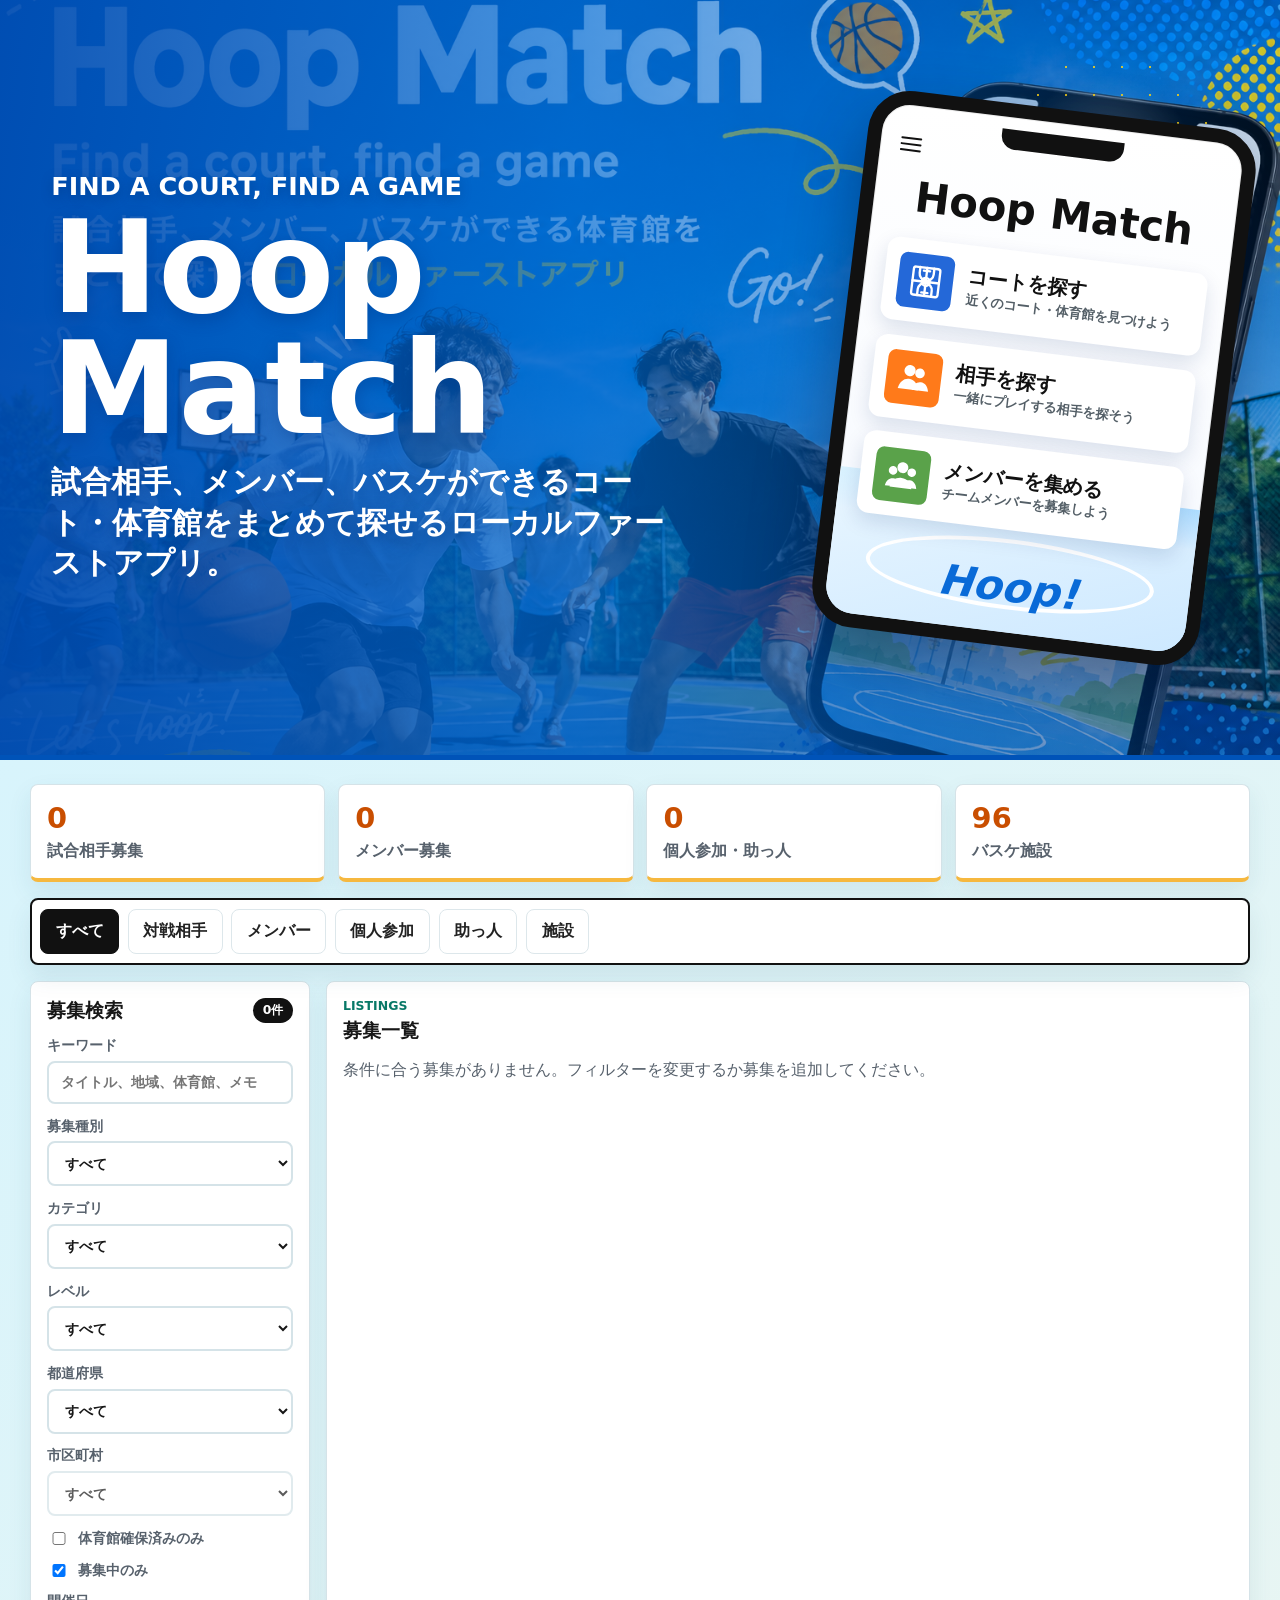
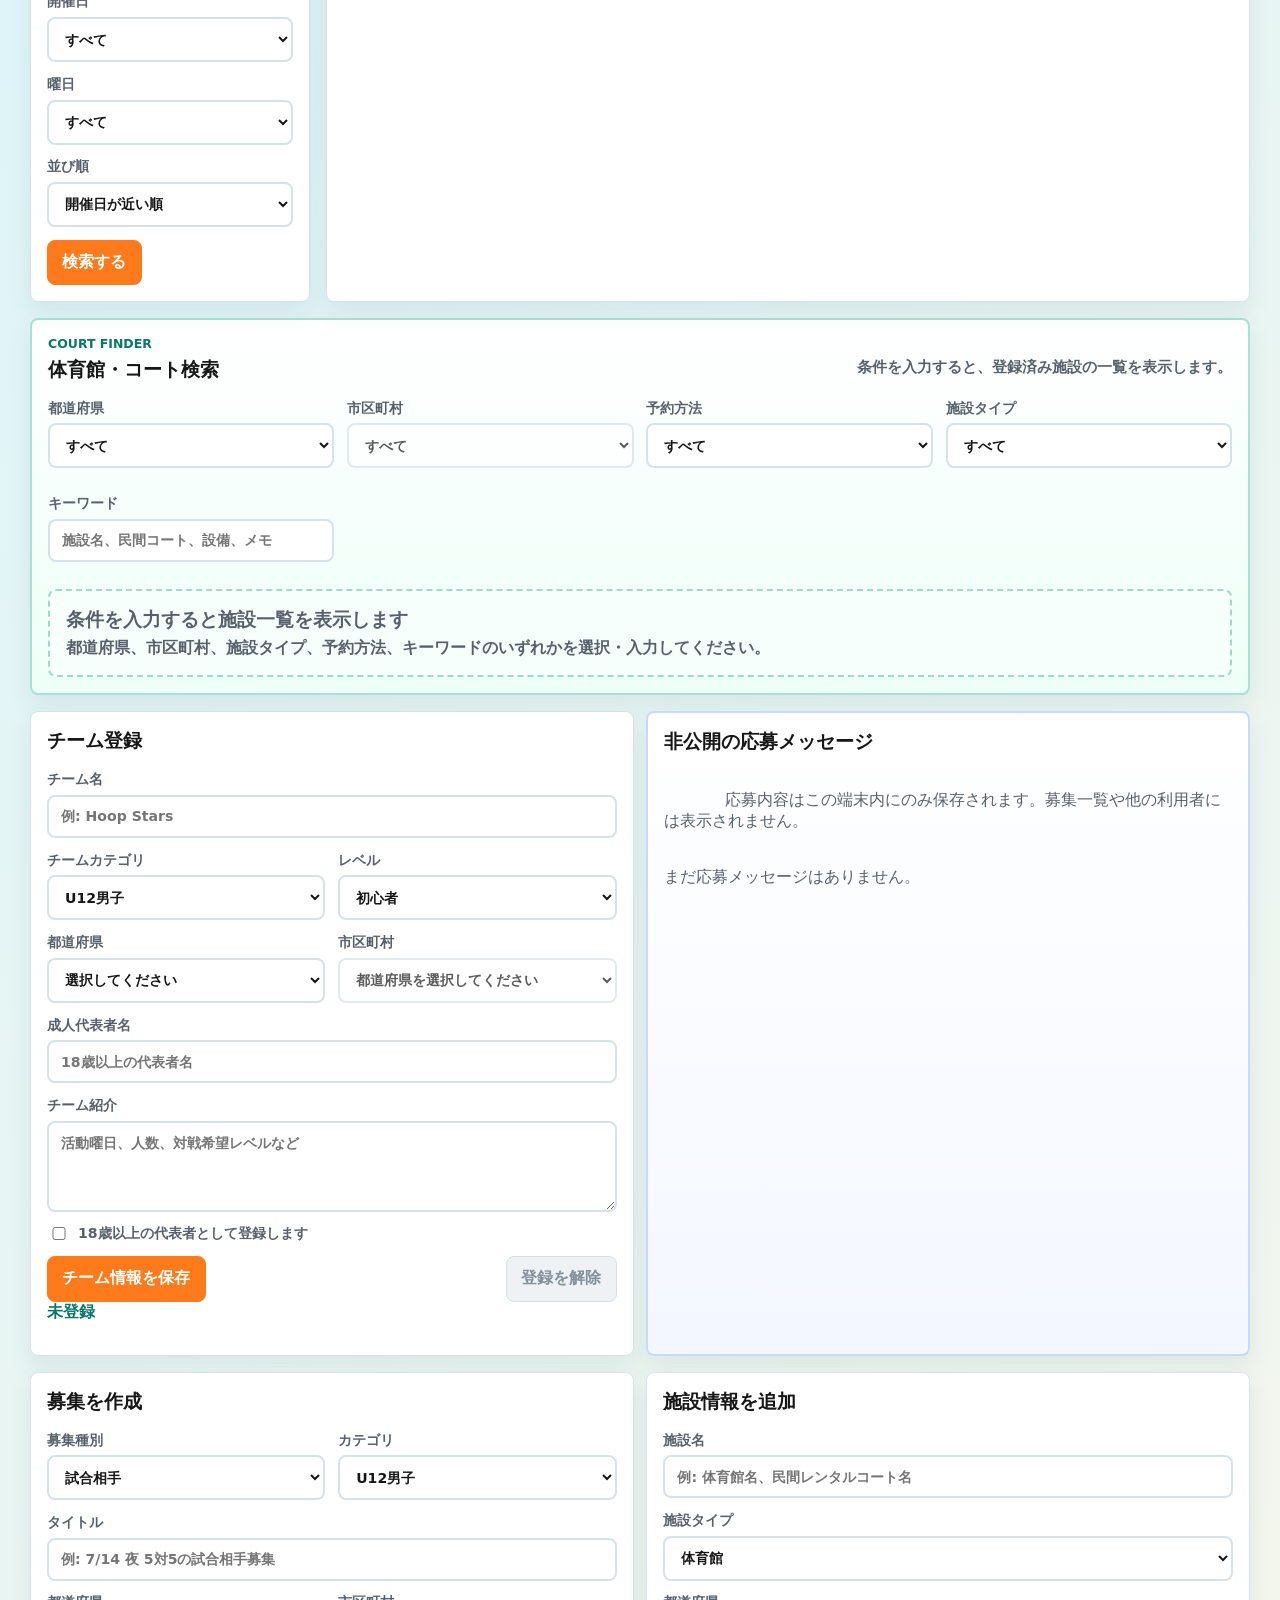
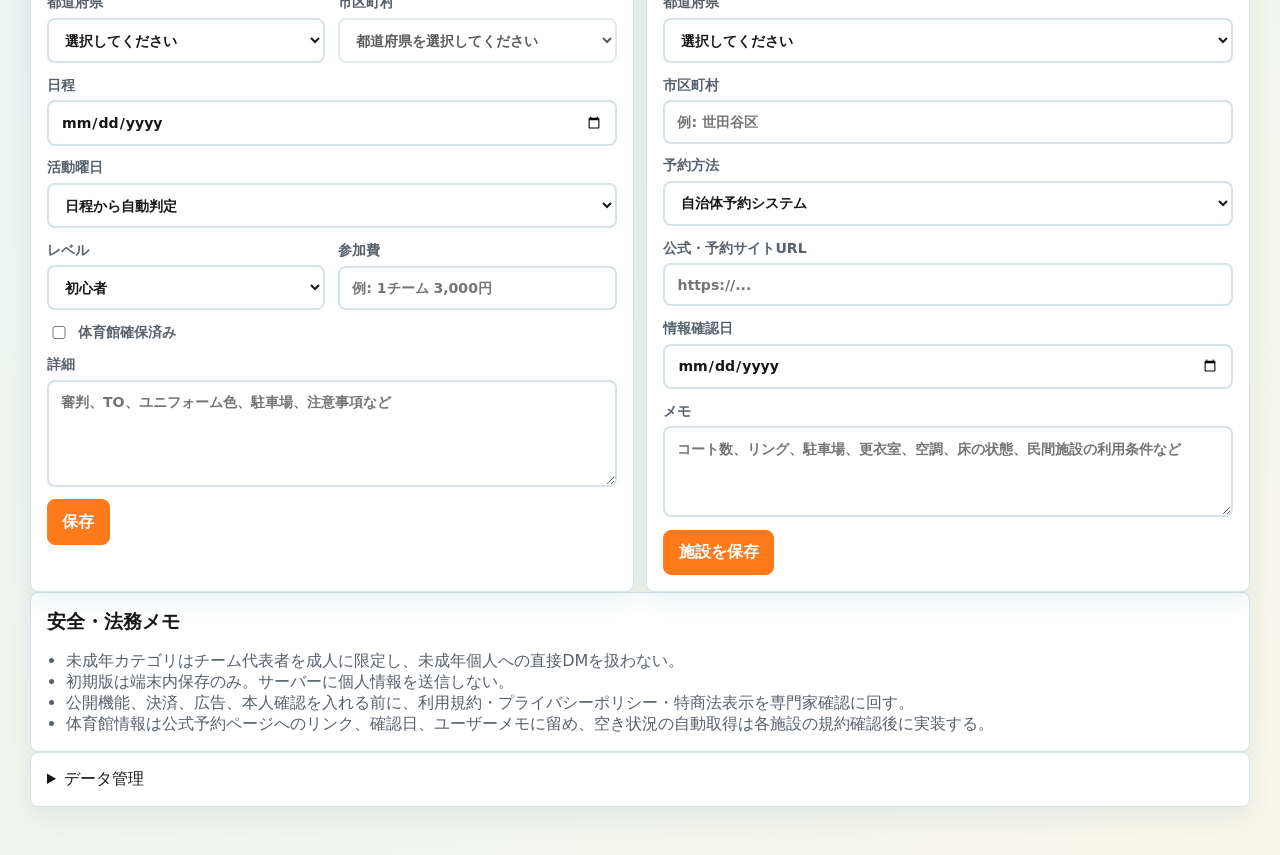
==== index.html @ 5698e7be "Initial Hoop Match prototype" ====
<!doctype html>
<html lang="ja">
  <head>
    <meta charset="UTF-8" />
    <meta name="viewport" content="width=device-width, initial-scale=1.0" />
    <meta
      name="description"
      content="Hoop Match is a local-first basketball opponent matching planner for amateur teams."
    />
    <link rel="manifest" href="./manifest.webmanifest" />
    <link rel="stylesheet" href="./styles.css?v=27" />
    <title>Hoop Match</title>
  </head>
  <body>
    <header class="app-header">
      <img class="hero-background" src="./assets/hero-court.png" alt="" />
      <div class="hero-copy">
        <p class="eyebrow">Find a court, find a game</p>
        <h1>Hoop Match</h1>
        <p class="header-copy">
          試合相手、メンバー、バスケができるコート・体育館をまとめて探せるローカルファーストアプリ。
        </p>
      </div>
      <div class="hero-phone" aria-label="主要メニュー">
        <div class="phone-bar">
          <span></span>
          <span></span>
          <span></span>
        </div>
        <h2>Hoop Match</h2>
        <div class="hero-action-stack">
          <button class="hero-action court" type="button" data-hero-action="court">
            <span class="action-icon" aria-hidden="true">
              <svg class="court-mark" viewBox="0 0 48 48" focusable="false">
                <rect x="7" y="6" width="34" height="36" rx="3"></rect>
                <path d="M7 24h34M24 6v36"></path>
                <circle cx="24" cy="24" r="5.2"></circle>
                <path d="M15 6v7.5c0 5 4 9 9 9s9-4 9-9V6"></path>
                <path d="M15 42v-7.5c0-5 4-9 9-9s9 4 9 9V42"></path>
                <path d="M20 10h8M20 38h8"></path>
              </svg>
            </span>
            <span>
              <strong>コートを探す</strong>
              <small>近くのコート・体育館を見つけよう</small>
            </span>
          </button>
          <button class="hero-action opponent" type="button" data-hero-action="opponent">
            <span class="action-icon" aria-hidden="true">
              <svg class="people-mark two" viewBox="0 0 48 48" focusable="false">
                <circle cx="18" cy="15" r="7.2"></circle>
                <circle cx="31" cy="17" r="6.2"></circle>
                <path d="M5 39c1.6-8.5 6.4-13.5 13-13.5s11.4 5 13 13.5z"></path>
                <path d="M23 39c1.2-6.8 5.1-10.8 10.4-10.8S42.6 32.2 44 39z"></path>
              </svg>
            </span>
            <span>
              <strong>相手を探す</strong>
              <small>一緒にプレイする相手を探そう</small>
            </span>
          </button>
          <button class="hero-action member" type="button" data-hero-action="member">
            <span class="action-icon" aria-hidden="true">
              <svg class="people-mark three" viewBox="0 0 48 48" focusable="false">
                <circle cx="24" cy="14" r="7"></circle>
                <circle cx="12" cy="19" r="5.5"></circle>
                <circle cx="36" cy="19" r="5.5"></circle>
                <path d="M10 40c1.4-8 6.4-12.8 14-12.8S36.6 32 38 40z"></path>
                <path d="M3.8 39c1-6.4 4.8-10.1 9.6-10.1 2.5 0 4.5.8 6.1 2.3-2.8 2-4.7 4.8-5.7 7.8z"></path>
                <path d="M44.2 39c-1-6.4-4.8-10.1-9.6-10.1-2.5 0-4.5.8-6.1 2.3 2.8 2 4.7 4.8 5.7 7.8z"></path>
              </svg>
            </span>
            <span>
              <strong>メンバーを集める</strong>
              <small>チームメンバーを募集しよう</small>
            </span>
          </button>
        </div>
        <div class="phone-court" aria-hidden="true">
          <span>Hoop!</span>
        </div>
      </div>
    </header>

    <main>
      <button id="homeButton" class="home-button" type="button" hidden>トップへ戻る</button>
      <section class="summary-grid" aria-label="概要">
        <button class="summary-card" type="button" data-summary-action="opponent">
          <span id="countMatch">0</span>
          <p>試合相手募集</p>
        </button>
        <button class="summary-card" type="button" data-summary-action="member">
          <span id="countMember">0</span>
          <p>メンバー募集</p>
        </button>
        <button class="summary-card" type="button" data-summary-action="pickup-helper">
          <span id="countPickup">0</span>
          <p>個人参加・助っ人</p>
        </button>
        <button class="summary-card" type="button" data-summary-action="facilities">
          <span id="countFacilities">0</span>
          <p>バスケ施設</p>
        </button>
      </section>

      <nav class="discover-tabs" aria-label="募集カテゴリ">
        <button class="tab-button active" type="button" data-listing-tab="all">すべて</button>
        <button class="tab-button" type="button" data-listing-tab="opponent">対戦相手</button>
        <button class="tab-button" type="button" data-listing-tab="member">メンバー</button>
        <button class="tab-button" type="button" data-listing-tab="pickup">個人参加</button>
        <button class="tab-button" type="button" data-listing-tab="helper">助っ人</button>
        <button class="tab-button" type="button" data-listing-tab="facility">施設</button>
      </nav>

      <section class="workspace">
        <aside class="filters" aria-label="検索フィルター">
          <div class="section-heading compact">
            <h2>募集検索</h2>
            <span id="activeResultCount" class="result-count">0件</span>
          </div>
          <label>
            キーワード
            <input id="filterKeyword" type="search" placeholder="タイトル、地域、体育館、メモ" />
          </label>
          <label>
            募集種別
            <select id="filterType">
              <option value="all">すべて</option>
              <option value="opponent">試合相手</option>
              <option value="member">メンバー</option>
              <option value="helper">助っ人</option>
              <option value="pickup">個人参加</option>
              <option value="practice">合同練習</option>
            </select>
          </label>
          <label>
            カテゴリ
            <select id="filterCategory">
              <option value="all">すべて</option>
              <option>U12男子</option>
              <option>U12女子</option>
              <option>U15男子</option>
              <option>U15女子</option>
              <option>U18男子</option>
              <option>U18女子</option>
              <option>大学同好会</option>
              <option>社会人同好会</option>
              <option>草バスケ</option>
              <option>MIX</option>
              <option>女子</option>
            </select>
          </label>
          <label>
            レベル
            <select id="filterLevel">
              <option value="all">すべて</option>
              <option>初心者</option>
              <option>エンジョイ</option>
              <option>中級</option>
              <option>経験者中心</option>
              <option>競技志向アマチュア</option>
            </select>
          </label>
          <label>
            都道府県
            <select id="filterPrefecture">
              <option value="all">すべて</option>
            </select>
          </label>
          <label>
            市区町村
            <select id="filterMunicipality" disabled>
              <option value="all">すべて</option>
            </select>
          </label>
          <label class="checkbox">
            <input id="filterCourt" type="checkbox" />
            体育館確保済みのみ
          </label>
          <label class="checkbox">
            <input id="filterActive" type="checkbox" checked />
            募集中のみ
          </label>
          <label>
            開催日
            <select id="filterDateRange">
              <option value="all">すべて</option>
              <option value="1">1日以内</option>
              <option value="7">7日以内</option>
              <option value="30">30日以内</option>
            </select>
          </label>
          <label>
            曜日
            <select id="filterWeekday">
              <option value="all">すべて</option>
              <option value="0">日曜</option>
              <option value="1">月曜</option>
              <option value="2">火曜</option>
              <option value="3">水曜</option>
              <option value="4">木曜</option>
              <option value="5">金曜</option>
              <option value="6">土曜</option>
            </select>
          </label>
          <label>
            並び順
            <select id="filterSort">
              <option value="dateAsc">開催日が近い順</option>
              <option value="new">新着順</option>
              <option value="dateDesc">開催日が遠い順</option>
            </select>
          </label>
          <button id="applyListingFilters" type="button">検索する</button>
        </aside>

        <section class="board" aria-label="募集一覧">
          <div class="section-heading">
            <div>
              <p class="eyebrow">Listings</p>
              <h2>募集一覧</h2>
            </div>
          </div>
          <div id="listingGrid" class="listing-grid"></div>
        </section>
      </section>

      <section class="facility-finder" aria-label="バスケ施設検索">
        <div class="section-heading">
          <div>
              <p class="eyebrow">Court Finder</p>
            <h2>体育館・コート検索</h2>
          </div>
          <p class="section-note">条件を入力すると、登録済み施設の一覧を表示します。</p>
        </div>
        <div class="facility-search-grid">
          <label>
            都道府県
            <select id="facilitySearchPrefecture">
              <option value="all">すべて</option>
            </select>
          </label>
          <label>
            市区町村
            <select id="facilitySearchMunicipality" disabled>
              <option value="all">すべて</option>
            </select>
          </label>
          <label>
            予約方法
            <select id="facilitySearchReservation">
              <option value="all">すべて</option>
              <option>自治体予約システム</option>
              <option>民間予約サイト</option>
              <option>公式サイト確認</option>
              <option>Web予約</option>
              <option>会員予約</option>
              <option>電話予約</option>
              <option>窓口予約</option>
              <option>抽選制</option>
              <option>チーム代表者確認が必要</option>
            </select>
          </label>
          <label>
            施設タイプ
            <select id="facilitySearchType">
              <option value="all">すべて</option>
              <option>体育館</option>
              <option>民間コート</option>
              <option>商業施設</option>
              <option>屋外コート</option>
              <option>多目的施設</option>
              <option>学校開放</option>
            </select>
          </label>
          <label>
            キーワード
            <input id="facilitySearchKeyword" type="search" placeholder="施設名、民間コート、設備、メモ" />
          </label>
        </div>
        <div id="facilityList" class="facility-results"></div>
      </section>

      <section class="form-grid">
        <form id="teamForm" class="panel">
          <h2>チーム登録</h2>
          <div id="teamProfile" class="team-profile" hidden>
            <div>
              <p class="eyebrow">Team Profile</p>
              <h3 id="teamProfileName"></h3>
              <p id="teamProfileMeta"></p>
            </div>
            <div class="team-profile-actions">
              <span class="verified-badge">代表者確認済み</span>
              <button id="editTeam" type="button" class="secondary">編集</button>
            </div>
          </div>
          <div class="team-fields">
          <label>
            チーム名
            <input name="name" required placeholder="例: Hoop Stars" />
          </label>
          <div class="two-col">
            <label>
              チームカテゴリ
              <select name="category" required>
                <option>U12男子</option>
                <option>U12女子</option>
                <option>U15男子</option>
                <option>U15女子</option>
                <option>U18男子</option>
                <option>U18女子</option>
                <option>大学同好会</option>
                <option>社会人同好会</option>
                <option>草バスケ</option>
                <option>MIX</option>
                <option>女子</option>
              </select>
            </label>
            <label>
              レベル
              <select name="level" required>
                <option>初心者</option>
                <option>エンジョイ</option>
                <option>中級</option>
                <option>経験者中心</option>
                <option>競技志向アマチュア</option>
              </select>
            </label>
          </div>
          <div class="two-col">
            <label>
              都道府県
              <select id="teamPrefecture" name="prefecture" required></select>
            </label>
            <label>
              市区町村
              <select id="teamMunicipality" name="municipality" required disabled></select>
            </label>
          </div>
          <label>
            成人代表者名
            <input name="representative" required placeholder="18歳以上の代表者名" />
          </label>
          <label>
            チーム紹介
            <textarea
              name="notes"
              rows="4"
              placeholder="活動曜日、人数、対戦希望レベルなど"
            ></textarea>
          </label>
          <label class="checkbox">
            <input name="adultConfirmed" type="checkbox" required />
            18歳以上の代表者として登録します
          </label>
          <div class="card-actions">
            <button type="submit">チーム情報を保存</button>
            <button id="clearTeam" type="button" class="danger">登録を解除</button>
          </div>
          <p id="teamStatus" class="status-text">未登録</p>
          </div>
        </form>

        <section class="panel private-panel" aria-label="非公開の応募メッセージ">
          <h2>非公開の応募メッセージ</h2>
          <p class="notes">
            応募内容はこの端末内にのみ保存されます。募集一覧や他の利用者には表示されません。
          </p>
          <form id="applicationForm" class="application-form" hidden>
            <input name="listingId" type="hidden" />
            <p id="applicationTarget" class="target-text"></p>
            <label>
              応募メッセージ
              <textarea
                name="message"
                rows="5"
                required
                placeholder="対戦希望、人数、ユニフォーム色、確認したいことなど"
              ></textarea>
            </label>
            <div class="card-actions">
              <button type="submit">メッセージを送信</button>
              <button id="cancelApplication" type="button" class="danger">キャンセル</button>
            </div>
          </form>
          <p id="privateNotice" class="status-text"></p>
          <div id="applicationList" class="private-list"></div>
        </section>
      </section>

      <section class="form-grid">
        <form id="listingForm" class="panel">
          <h2>募集を作成</h2>
          <div class="two-col">
            <label>
              募集種別
              <select name="type" required>
                <option value="opponent">試合相手</option>
                <option value="member">メンバー</option>
                <option value="helper">助っ人</option>
                <option value="pickup">個人参加</option>
                <option value="practice">合同練習</option>
              </select>
            </label>
            <label>
              カテゴリ
              <select name="category" required>
                <option>U12男子</option>
                <option>U12女子</option>
                <option>U15男子</option>
                <option>U15女子</option>
                <option>U18男子</option>
                <option>U18女子</option>
                <option>大学同好会</option>
                <option>社会人同好会</option>
                <option>草バスケ</option>
                <option>MIX</option>
                <option>女子</option>
              </select>
            </label>
          </div>
          <label>
            タイトル
            <input name="title" required placeholder="例: 7/14 夜 5対5の試合相手募集" />
          </label>
          <div class="two-col">
            <label>
              都道府県
              <select id="listingPrefecture" name="prefecture" required></select>
            </label>
            <label>
              市区町村
              <select
                id="listingMunicipality"
                name="municipality"
                required
                disabled
              ></select>
            </label>
          </div>
          <label>
            日程
            <input name="date" type="date" required />
          </label>
          <label>
            活動曜日
            <select name="weekday">
              <option value="">日程から自動判定</option>
              <option>日曜</option>
              <option>月曜</option>
              <option>火曜</option>
              <option>水曜</option>
              <option>木曜</option>
              <option>金曜</option>
              <option>土曜</option>
              <option>祝日</option>
            </select>
          </label>
          <div class="two-col">
            <label>
              レベル
              <select name="level" required>
                <option>初心者</option>
                <option>エンジョイ</option>
                <option>中級</option>
                <option>経験者中心</option>
                <option>競技志向アマチュア</option>
              </select>
            </label>
            <label>
              参加費
              <input name="fee" placeholder="例: 1チーム 3,000円" />
            </label>
          </div>
          <label class="checkbox">
            <input name="courtReserved" type="checkbox" />
            体育館確保済み
          </label>
          <label>
            詳細
            <textarea
              name="notes"
              rows="5"
              placeholder="審判、TO、ユニフォーム色、駐車場、注意事項など"
            ></textarea>
          </label>
          <button type="submit">保存</button>
        </form>

        <form id="facilityForm" class="panel add-facility-panel">
          <h2>施設情報を追加</h2>
          <label>
            施設名
            <input name="name" required placeholder="例: 体育館名、民間レンタルコート名" />
          </label>
          <label>
            施設タイプ
            <select name="facilityType" required>
              <option>体育館</option>
              <option>民間コート</option>
              <option>商業施設</option>
              <option>屋外コート</option>
              <option>多目的施設</option>
              <option>学校開放</option>
            </select>
          </label>
          <label>
            都道府県
            <select id="facilityPrefecture" name="prefecture" required></select>
          </label>
          <label>
            市区町村
            <input
              id="facilityMunicipality"
              name="municipality"
              list="facilityMunicipalityList"
              required
              placeholder="例: 世田谷区"
            />
            <datalist id="facilityMunicipalityList"></datalist>
          </label>
          <label>
            予約方法
            <select name="reservationMethod" required>
              <option>自治体予約システム</option>
              <option>民間予約サイト</option>
              <option>公式サイト確認</option>
              <option>Web予約</option>
              <option>会員予約</option>
              <option>電話予約</option>
              <option>窓口予約</option>
              <option>抽選制</option>
              <option>チーム代表者確認が必要</option>
            </select>
          </label>
          <label>
            公式・予約サイトURL
            <input name="url" type="url" placeholder="https://..." />
          </label>
          <label>
            情報確認日
            <input name="lastChecked" type="date" />
          </label>
          <label>
            メモ
            <textarea
              name="notes"
              rows="4"
              placeholder="コート数、リング、駐車場、更衣室、空調、床の状態、民間施設の利用条件など"
            ></textarea>
          </label>
          <button type="submit">施設を保存</button>
        </form>
      </section>

      <section class="panel">
        <h2>安全・法務メモ</h2>
        <ul class="legal-list">
          <li>未成年カテゴリはチーム代表者を成人に限定し、未成年個人への直接DMを扱わない。</li>
          <li>初期版は端末内保存のみ。サーバーに個人情報を送信しない。</li>
          <li>公開機能、決済、広告、本人確認を入れる前に、利用規約・プライバシーポリシー・特商法表示を専門家確認に回す。</li>
          <li>体育館情報は公式予約ページへのリンク、確認日、ユーザーメモに留め、空き状況の自動取得は各施設の規約確認後に実装する。</li>
        </ul>
      </section>

      <details class="panel data-panel">
        <summary>データ管理</summary>
        <p class="notes">
          端末内保存のバックアップや、別端末への移行に使います。通常の利用では操作不要です。
        </p>
        <div class="header-actions">
          <button id="exportData" type="button">JSONを書き出す</button>
          <label class="import-label">
            JSONを読み込む
            <input id="importData" type="file" accept="application/json" />
          </label>
        </div>
      </details>
    </main>

    <template id="listingTemplate">
      <article class="listing-card">
        <div class="card-top">
          <span class="badge"></span>
          <span class="fresh-badge" hidden>NEW</span>
        </div>
        <div class="listing-date-block">
          <span class="date"></span>
          <span class="weekday"></span>
        </div>
        <h3></h3>
        <div class="tag-row"></div>
        <p class="meta"></p>
        <p class="notes"></p>
        <div class="card-actions">
          <button class="apply" type="button">応募する</button>
          <button class="copy" type="button">共有文をコピー</button>
          <button class="delete danger" type="button">削除</button>
        </div>
      </article>
    </template>

    <script src="./app.js?v=28"></script>
  </body>
</html>
---- styles.css ----
:root {
  color-scheme: light;
  --bg: #eef8ff;
  --surface: #ffffff;
  --ink: #171717;
  --muted: #57616c;
  --line: #d5e3e8;
  --accent: #ff7a1a;
  --accent-strong: #c94e00;
  --mint: #13a889;
  --mint-dark: #087867;
  --warn: #b4442e;
  --gold: #f6b83f;
  --blue: #2468d8;
  --sky: #c9f2ff;
}

* {
  box-sizing: border-box;
}

[hidden] {
  display: none !important;
}

body {
  margin: 0;
  background:
    linear-gradient(135deg, rgba(201, 242, 255, 0.75), rgba(255, 246, 222, 0.65)),
    var(--bg);
  color: var(--ink);
  font-family:
    Inter, ui-sans-serif, system-ui, -apple-system, BlinkMacSystemFont, "Segoe UI",
    sans-serif;
}

button,
input,
select,
textarea {
  font: inherit;
}

button,
.import-label {
  border: 1px solid var(--accent);
  background: var(--accent);
  color: #fff;
  padding: 0.7rem 0.9rem;
  border-radius: 8px;
  cursor: pointer;
  font-weight: 700;
}

button:hover,
.import-label:hover {
  border-color: var(--accent-strong);
  background: var(--accent-strong);
}

.danger {
  border-color: #c9b8b4;
  background: #fff5f1;
  color: var(--warn);
}

.danger:hover {
  background: #ffe7de;
  color: var(--warn);
}

.secondary {
  border-color: var(--blue);
  background: #eaf2ff;
  color: var(--blue);
}

.secondary:hover {
  border-color: #174aa3;
  background: #d8e8ff;
  color: #174aa3;
}

button:disabled {
  border-color: #d7dde0;
  background: #eef2f4;
  color: #82909a;
  cursor: not-allowed;
}

.app-header {
  position: relative;
  display: grid;
  min-height: min(760px, 92vh);
  grid-template-columns: minmax(0, 1fr) minmax(300px, 430px);
  align-items: center;
  gap: clamp(1rem, 3vw, 3rem);
  padding: clamp(1.25rem, 4vw, 4.5rem);
  overflow: hidden;
  border-bottom: 5px solid #0053b8;
  background: #0075df;
}

.app-header::before {
  position: absolute;
  inset: 0;
  z-index: 1;
  background:
    linear-gradient(90deg, rgba(0, 76, 177, 0.94) 0%, rgba(0, 106, 211, 0.72) 45%, rgba(0, 93, 189, 0.16) 100%),
    linear-gradient(0deg, rgba(0, 34, 91, 0.36), transparent 44%);
  content: "";
}

.app-header::after {
  position: absolute;
  top: 7%;
  right: 5%;
  z-index: 2;
  width: min(22vw, 220px);
  aspect-ratio: 1;
  border-radius: 50%;
  background:
    radial-gradient(circle, rgba(255, 213, 25, 0.95) 0 7%, transparent 8% 100%),
    radial-gradient(circle, rgba(255, 255, 255, 0.3), transparent 58%);
  background-size: 28px 28px, 100% 100%;
  opacity: 0.85;
  content: "";
}

.hero-background {
  position: absolute;
  inset: 0;
  width: 100%;
  height: 100%;
  object-fit: cover;
}

.hero-copy,
.hero-phone {
  position: relative;
  z-index: 3;
}

h1,
h2,
h3,
p {
  margin-top: 0;
}

h1 {
  margin-bottom: 0;
  font-size: clamp(3.8rem, 10vw, 9.4rem);
  line-height: 0.95;
  color: #fff;
  text-shadow: 0 5px 18px rgba(0, 41, 114, 0.32);
}

h2 {
  margin-bottom: 1rem;
  font-size: 1.2rem;
}

.eyebrow {
  margin-bottom: 0.35rem;
  color: var(--mint-dark);
  font-size: 0.78rem;
  font-weight: 800;
  letter-spacing: 0;
  text-transform: uppercase;
}

.header-copy {
  max-width: 620px;
  margin: 0.75rem 0 0;
  color: #fff;
  font-size: clamp(1.15rem, 2.35vw, 2.3rem);
  line-height: 1.35;
  font-weight: 900;
  text-shadow: 0 4px 16px rgba(0, 44, 112, 0.45);
}

.app-header .eyebrow {
  color: #fff;
  font-size: clamp(1.05rem, 2vw, 1.75rem);
  text-shadow: 0 3px 12px rgba(0, 50, 120, 0.45);
}

.hero-copy {
  max-width: 760px;
}

.hero-phone {
  justify-self: end;
  width: min(100%, 390px);
  min-height: clamp(420px, 62vh, 540px);
  overflow: hidden;
  border: 14px solid #111;
  border-radius: 42px;
  background:
    linear-gradient(180deg, rgba(255, 255, 255, 0.97), rgba(245, 249, 255, 0.98)),
    #fff;
  padding: 2rem 1.25rem 1.2rem;
  box-shadow:
    0 28px 65px rgba(0, 18, 54, 0.42),
    inset 0 0 0 1px rgba(0, 0, 0, 0.08);
  transform: rotate(7deg);
}

.hero-phone::before {
  position: absolute;
  top: 0.72rem;
  left: 50%;
  width: 34%;
  height: 1.3rem;
  border-radius: 0 0 14px 14px;
  background: #111;
  transform: translateX(-50%);
  content: "";
}

.phone-bar {
  display: grid;
  gap: 0.26rem;
  width: 1.3rem;
  margin-bottom: 1.2rem;
}

.phone-bar span {
  display: block;
  height: 2px;
  border-radius: 999px;
  background: #111;
}

.hero-phone h2 {
  margin-bottom: 1.1rem;
  color: #111;
  font-size: clamp(1.8rem, 4vw, 2.6rem);
  text-align: center;
}

.hero-action-stack {
  position: relative;
  z-index: 2;
  display: grid;
  gap: 0.9rem;
}

.hero-action {
  display: grid;
  grid-template-columns: 3.4rem 1fr;
  align-items: center;
  gap: 0.9rem;
  width: 100%;
  border: 0;
  border-radius: 12px;
  background: #fff;
  color: #111;
  padding: 0.9rem;
  text-align: left;
  box-shadow: 0 8px 20px rgba(0, 42, 99, 0.13);
}

.hero-action:hover {
  background: #fff;
  transform: translateY(-2px);
  box-shadow: 0 12px 26px rgba(0, 42, 99, 0.18);
}

.hero-action strong,
.hero-action small {
  display: block;
}

.hero-action strong {
  margin-bottom: 0.15rem;
  font-size: clamp(1rem, 2vw, 1.25rem);
  line-height: 1.2;
}

.hero-action small {
  color: #545f67;
  font-size: 0.82rem;
  font-weight: 750;
}

.action-icon {
  position: relative;
  display: grid;
  place-items: center;
  width: 3.4rem;
  aspect-ratio: 1;
  border-radius: 8px;
  color: #fff;
  font-weight: 900;
}

.action-icon svg {
  width: 2.35rem;
  height: 2.35rem;
  overflow: visible;
  fill: none;
  stroke: #fff;
  stroke-linecap: round;
  stroke-linejoin: round;
  stroke-width: 3;
}

.action-icon .people-mark {
  fill: #fff;
  stroke: none;
}

.hero-action.court .action-icon {
  background: var(--blue);
}

.hero-action.court .action-icon .court-mark circle {
  fill: none;
}

.hero-action.opponent .action-icon {
  background: var(--accent);
}

.hero-action.member .action-icon {
  background: #5aa24a;
}

.phone-court {
  position: absolute;
  right: 0;
  bottom: 0;
  left: 0;
  z-index: 1;
  display: grid;
  min-height: 145px;
  place-items: end center;
  overflow: hidden;
  pointer-events: none;
  background:
    linear-gradient(180deg, rgba(255, 255, 255, 0), rgba(240, 248, 255, 0.7) 28%),
    linear-gradient(160deg, #d9f2ff, #7bc4ff);
}

.phone-court::before {
  position: absolute;
  right: 10%;
  bottom: 16%;
  left: 10%;
  height: 62px;
  border: 4px solid #fff;
  border-radius: 50%;
  content: "";
}

.phone-court span {
  position: relative;
  z-index: 1;
  margin-bottom: 1.3rem;
  color: #096ad7;
  font-size: 2.6rem;
  font-style: italic;
  font-weight: 900;
}

.header-actions {
  display: flex;
  flex-wrap: wrap;
  gap: 0.6rem;
  justify-content: flex-end;
}

.import-label input {
  display: none;
}

main {
  width: min(1220px, calc(100% - 2rem));
  margin: 1.5rem auto 3rem;
}

.home-button {
  display: inline-flex;
  margin-bottom: 1rem;
  border-color: #111;
  background: #111;
}

body.view-active .app-header {
  display: none;
}

body.view-active main {
  margin-top: 1rem;
}

body.view-active .summary-grid {
  display: none;
}

body.view-facilities .discover-tabs,
body.view-facilities .workspace,
body.view-facilities .form-grid,
body.view-facilities main > .panel,
body.view-facilities .data-panel {
  display: none;
}

body.view-listings .facility-finder {
  display: none;
}

.summary-grid,
.form-grid {
  display: grid;
  grid-template-columns: repeat(auto-fit, minmax(180px, 1fr));
  gap: 0.8rem;
}

.summary-card,
.panel,
.filters,
.board,
.facility-finder {
  border: 1px solid var(--line);
  border-radius: 8px;
  background: var(--surface);
  box-shadow: 0 10px 24px rgba(38, 86, 107, 0.09);
}

.summary-card {
  position: relative;
  padding: 1rem;
  overflow: hidden;
  border-bottom: 4px solid var(--gold);
  color: inherit;
  cursor: pointer;
  text-align: left;
}

.summary-card:hover {
  border-color: var(--line);
  border-bottom-color: var(--accent);
  background: #fff;
  transform: translateY(-2px);
}

.summary-grid span {
  display: block;
  margin-bottom: 0.35rem;
  color: var(--accent-strong);
  font-size: 1.8rem;
  font-weight: 850;
}

.summary-grid p {
  margin: 0;
  color: var(--muted);
}

.workspace {
  display: grid;
  grid-template-columns: 280px 1fr;
  gap: 1rem;
  margin-top: 1rem;
}

.discover-tabs {
  position: sticky;
  top: 0;
  z-index: 4;
  display: flex;
  gap: 0.55rem;
  margin-top: 1rem;
  overflow-x: auto;
  border: 2px solid #111;
  border-radius: 8px;
  background: #fff;
  padding: 0.55rem;
  box-shadow: 0 12px 24px rgba(38, 86, 107, 0.1);
}

.tab-button {
  flex: 0 0 auto;
  border-color: #dde7eb;
  background: #fff;
  color: #222;
}

.tab-button.active {
  border-color: #111;
  background: #111;
  color: #fff;
}

.filters,
.board,
.panel,
.facility-finder {
  padding: 1rem;
}

label {
  display: grid;
  gap: 0.35rem;
  margin-bottom: 0.8rem;
  color: var(--muted);
  font-size: 0.88rem;
  font-weight: 750;
}

input,
select,
textarea {
  width: 100%;
  border: 2px solid var(--line);
  border-radius: 8px;
  background: #fff;
  color: var(--ink);
  padding: 0.72rem 0.75rem;
}

input:focus,
select:focus,
textarea:focus {
  border-color: var(--mint);
  box-shadow: 0 0 0 3px rgba(19, 168, 137, 0.16);
  outline: none;
}

textarea {
  resize: vertical;
}

.checkbox {
  display: flex;
  align-items: center;
  gap: 0.5rem;
}

.checkbox input {
  width: 1rem;
}

.section-heading,
.card-top,
.card-actions {
  display: flex;
  align-items: center;
  justify-content: space-between;
  gap: 0.75rem;
}

.section-heading.compact {
  margin-bottom: 0.8rem;
}

.section-heading.compact h2 {
  margin: 0;
}

.result-count {
  border-radius: 999px;
  background: #111;
  color: #fff;
  padding: 0.25rem 0.6rem;
  font-size: 0.78rem;
  font-weight: 850;
}

.section-note {
  max-width: 420px;
  margin: 0;
  color: var(--muted);
  font-size: 0.92rem;
  font-weight: 700;
  text-align: right;
}

.listing-grid {
  display: grid;
  grid-template-columns: repeat(auto-fit, minmax(260px, 1fr));
  gap: 0.8rem;
}

.listing-card {
  display: grid;
  gap: 0.75rem;
  border: 2px solid #f1e6d3;
  border-radius: 8px;
  padding: 1rem;
  background: linear-gradient(180deg, #ffffff, #fff8e9);
}

.listing-card .card-actions {
  align-self: end;
  margin-top: auto;
}

.listing-card h3 {
  margin-bottom: 0;
}

.badge {
  display: inline-flex;
  align-items: center;
  min-height: 1.8rem;
  border-radius: 999px;
  background: #dff8ef;
  color: var(--mint-dark);
  padding: 0.25rem 0.65rem;
  font-size: 0.78rem;
  font-weight: 850;
}

.badge.member {
  background: #e4efff;
  color: var(--blue);
}

.badge.helper,
.badge.pickup {
  background: #ffe9ce;
  color: var(--accent-strong);
}

.badge.practice {
  background: #e9f8ff;
  color: #116078;
}

.fresh-badge {
  border-radius: 999px;
  background: var(--gold);
  color: #111;
  padding: 0.25rem 0.55rem;
  font-size: 0.72rem;
  font-weight: 900;
}

.listing-date-block {
  display: flex;
  align-items: baseline;
  gap: 0.5rem;
  border-left: 5px solid var(--accent);
  padding-left: 0.65rem;
}

.listing-date-block .date {
  color: #111;
  font-size: 1.35rem;
  font-weight: 900;
}

.weekday {
  color: var(--accent-strong);
  font-weight: 900;
}

.tag-row {
  display: flex;
  flex-wrap: wrap;
  gap: 0.4rem;
}

.tag-row span {
  border-radius: 999px;
  background: #fff;
  color: #26323a;
  padding: 0.22rem 0.52rem;
  font-size: 0.76rem;
  font-weight: 800;
  box-shadow: inset 0 0 0 1px #e5d8c2;
}

.date,
.meta,
.notes,
.facility-list,
.facility-results {
  color: var(--muted);
}

.notes {
  white-space: pre-wrap;
}

.form-grid {
  grid-template-columns: 1fr 1fr;
  margin-top: 1rem;
}

.facility-finder {
  margin-top: 1rem;
  border: 2px solid #a9e2d4;
  background:
    linear-gradient(180deg, rgba(255, 255, 255, 0.96), rgba(236, 255, 247, 0.95)),
    var(--surface);
}

.facility-search-grid {
  align-items: end;
  display: grid;
  grid-template-columns: repeat(4, minmax(0, 1fr));
  gap: 0.8rem;
  margin-bottom: 0.9rem;
}

.facility-results {
  display: grid;
  grid-template-columns: repeat(auto-fit, minmax(260px, 1fr));
  gap: 0.8rem;
}

.facility-empty {
  grid-column: 1 / -1;
  border: 2px dashed #9fd9cc;
  border-radius: 8px;
  background: #f6fffb;
  padding: 1rem;
}

.facility-empty h3 {
  margin-bottom: 0.35rem;
}

.facility-empty p {
  margin-bottom: 0;
  color: var(--muted);
  font-weight: 750;
}

.private-panel {
  border: 2px solid #c8d8ff;
  background: linear-gradient(180deg, #ffffff, #f3f7ff);
}

.team-profile {
  display: flex;
  align-items: flex-start;
  justify-content: space-between;
  gap: 1rem;
  border: 2px solid #d5efe7;
  border-radius: 8px;
  background: #f3fff9;
  padding: 1rem;
}

.team-profile h3 {
  margin-bottom: 0.35rem;
}

.team-profile p {
  margin-bottom: 0;
  color: var(--muted);
  font-weight: 750;
}

.team-profile-actions {
  display: flex;
  flex-wrap: wrap;
  gap: 0.5rem;
  justify-content: flex-end;
}

.verified-badge {
  display: inline-flex;
  align-items: center;
  border-radius: 999px;
  background: #dff8ef;
  color: var(--mint-dark);
  padding: 0.25rem 0.65rem;
  font-size: 0.78rem;
  font-weight: 850;
}

.application-form {
  border-top: 1px solid var(--line);
  margin-top: 1rem;
  padding-top: 1rem;
}

.target-text,
.status-text {
  color: var(--mint-dark);
  font-weight: 850;
}

.private-list {
  display: grid;
  gap: 0.75rem;
  margin-top: 0.9rem;
}

.private-item {
  display: grid;
  gap: 0.5rem;
  border: 2px solid #dfe7ff;
  border-radius: 8px;
  background: #ffffff;
  padding: 0.85rem;
}

.two-col {
  display: grid;
  grid-template-columns: 1fr 1fr;
  gap: 0.8rem;
}

.facility-item {
  display: grid;
  gap: 0.75rem;
  border: 2px solid #d5efe7;
  border-radius: 8px;
  padding: 1rem;
  background: #ffffff;
}

.facility-item.lookup-item {
  border-color: #dce5f8;
  background: #f8fbff;
}

.facility-item a {
  color: var(--accent-strong);
  font-weight: 800;
}

.facility-top {
  display: flex;
  align-items: flex-start;
  justify-content: space-between;
  gap: 0.7rem;
}

.facility-top strong {
  color: #111;
}

.facility-title-link {
  color: #111;
  font-weight: 900;
  text-decoration: none;
}

.facility-title-link:hover {
  color: var(--accent-strong);
  text-decoration: underline;
}

.facility-tag {
  flex: 0 0 auto;
  border-radius: 999px;
  background: #fff0dc;
  color: var(--accent-strong);
  padding: 0.25rem 0.55rem;
  font-size: 0.76rem;
  font-weight: 850;
}

.facility-tags {
  display: flex;
  flex-wrap: wrap;
  gap: 0.35rem;
  justify-content: flex-end;
}

.facility-tag.reservation {
  background: #eaf2ff;
  color: var(--blue);
}

.facility-tag.lookup {
  background: #111;
  color: #fff;
}

.button-link {
  display: inline-flex;
  align-items: center;
  justify-content: center;
  min-height: 2.5rem;
  border: 1px solid var(--blue);
  border-radius: 8px;
  background: #eaf2ff;
  color: var(--blue) !important;
  padding: 0.62rem 0.8rem;
  text-decoration: none;
}

.map-link {
  border-color: var(--mint-dark);
  background: #e7faf4;
  color: var(--mint-dark) !important;
}

.legal-list {
  margin: 0;
  padding-left: 1.2rem;
  color: var(--muted);
}

@media (max-width: 860px) {
  .app-header,
  .workspace,
  .form-grid,
  .two-col,
  .facility-search-grid {
    grid-template-columns: 1fr;
  }

  .app-header {
    min-height: auto;
    padding-bottom: 2rem;
  }

  .app-header::before {
    background:
      linear-gradient(180deg, rgba(0, 76, 177, 0.94) 0%, rgba(0, 106, 211, 0.72) 54%, rgba(0, 93, 189, 0.26) 100%),
      linear-gradient(0deg, rgba(0, 34, 91, 0.28), transparent 44%);
  }

  .hero-phone {
    justify-self: center;
    width: min(92vw, 360px);
    min-height: 410px;
    transform: rotate(0deg);
  }

  .summary-grid {
    grid-template-columns: 1fr 1fr;
  }
}

@media (max-width: 540px) {
  .app-header {
    padding: 1rem;
  }

  h1 {
    font-size: clamp(3rem, 18vw, 4.6rem);
  }

  .header-copy {
    font-size: 1.15rem;
  }

  .hero-phone {
    width: 100%;
    min-height: 390px;
    border-width: 10px;
    border-radius: 34px;
    padding: 1.7rem 0.9rem 1rem;
  }

  .hero-action {
    grid-template-columns: 3rem 1fr;
    padding: 0.8rem;
  }

  .action-icon {
    width: 3rem;
  }

  .summary-grid {
    grid-template-columns: 1fr;
  }

  .section-heading,
  .card-actions,
  .team-profile {
    align-items: stretch;
    flex-direction: column;
  }

  .section-note {
    text-align: left;
  }

  .header-actions button,
  .header-actions .import-label,
  .card-actions button {
    width: 100%;
    text-align: center;
  }
}
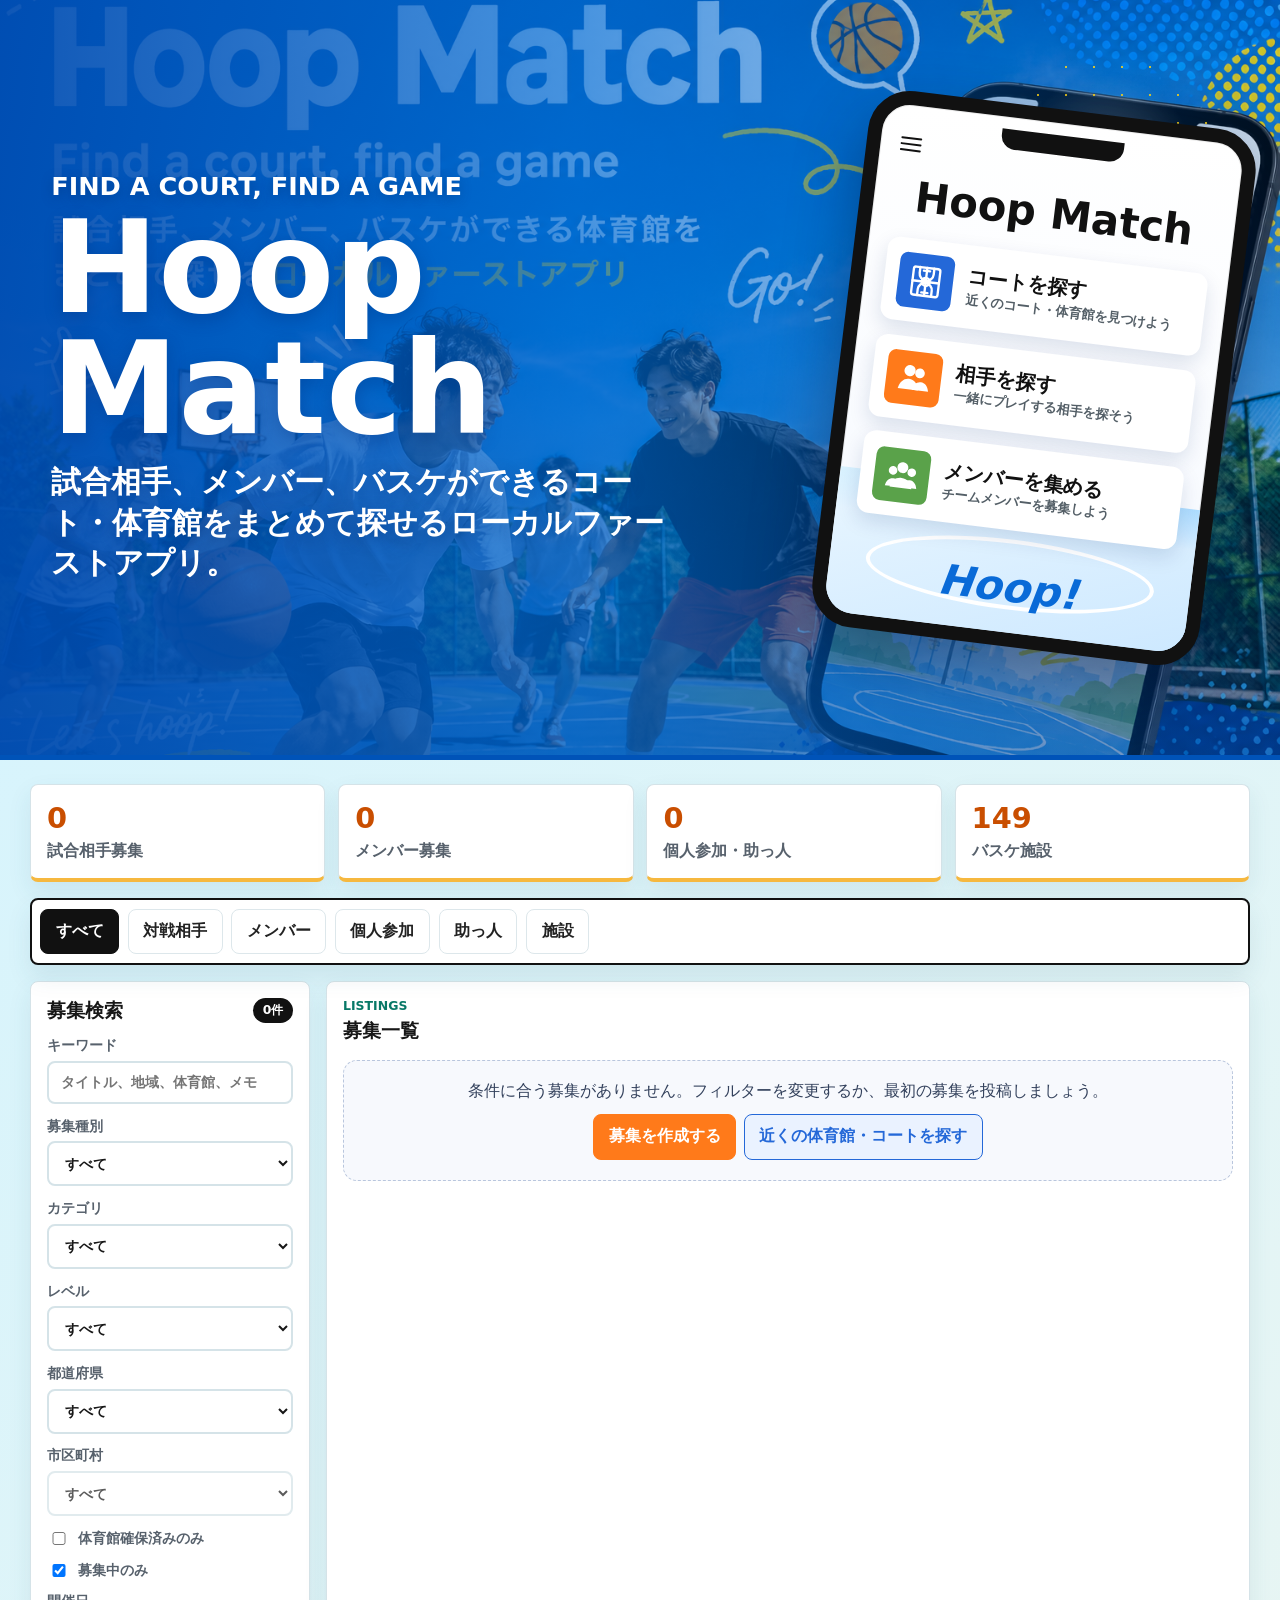
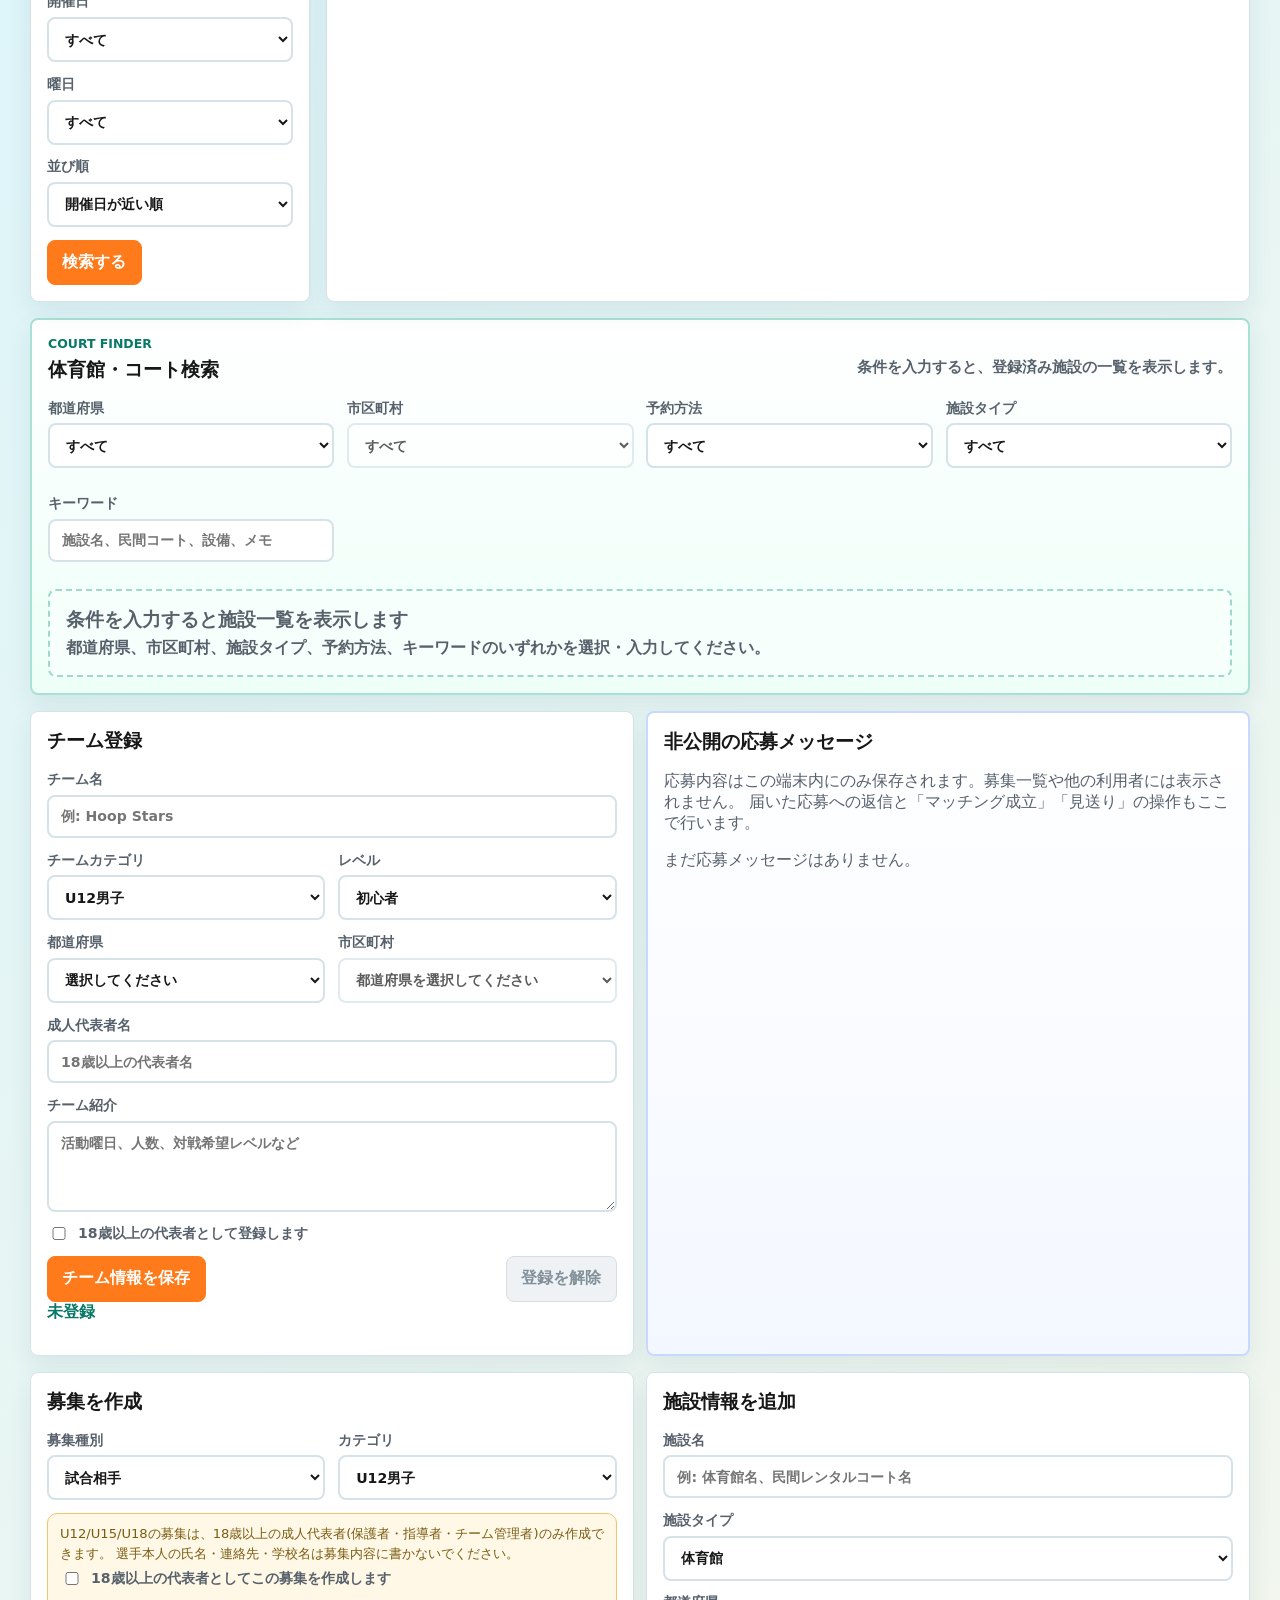
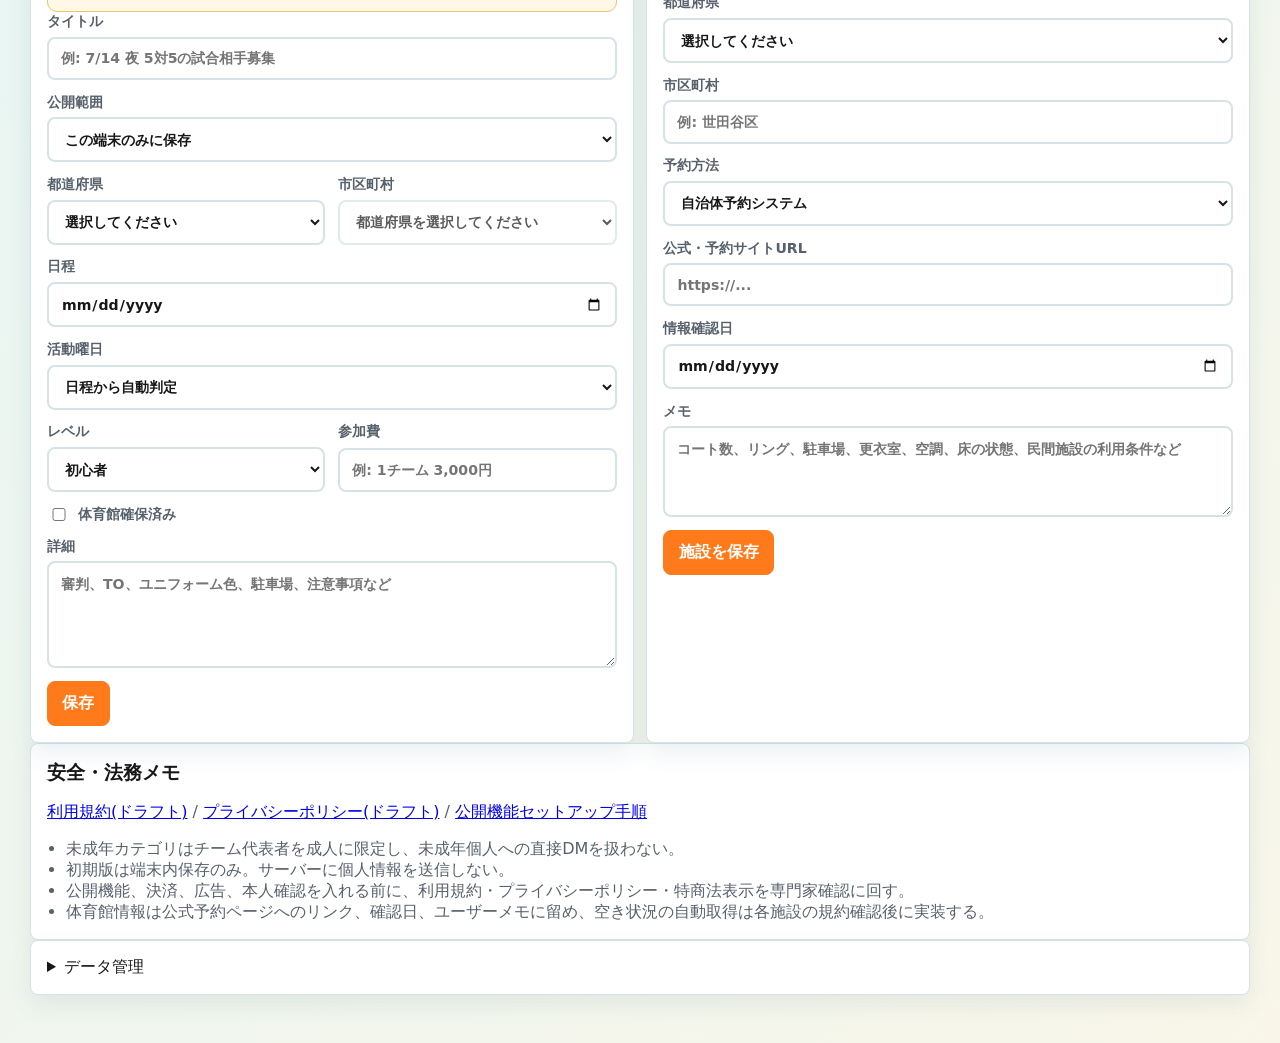
==== commit fe00891e: "Add files via upload 最新版に更新20260705" ====
--- a/index.html
+++ b/index.html
@@ -5,11 +5,48 @@
     <meta name="viewport" content="width=device-width, initial-scale=1.0" />
     <meta
       name="description"
-      content="Hoop Match is a local-first basketball opponent matching planner for amateur teams."
+      content="バスケの試合相手・メンバー・体育館を全国47都道府県でまとめて探せる無料アプリ。登録不要ですぐ使えます。"
     />
+    <!-- OGP: SNS・LINEでリンクを共有したときのカード表示。
+         公開時に og:url と og:image のドメインを実際の公開URLに書き換えてください -->
+    <meta property="og:type" content="website" />
+    <meta property="og:site_name" content="Hoop Match" />
+    <meta property="og:title" content="Hoop Match | バスケの試合相手・メンバー・体育館を探す" />
+    <meta
+      property="og:description"
+      content="試合相手募集、メンバー募集、全国47都道府県の体育館・コート検索まで。登録不要・無料のバスケマッチングアプリ。"
+    />
+    <meta property="og:url" content="https://kiyokong-vibecording.github.io/hoop-match/" />
+    <meta property="og:image" content="https://kiyokong-vibecording.github.io/hoop-match/assets/ogp.jpg" />
+    <meta property="og:image:width" content="1200" />
+    <meta property="og:image:height" content="630" />
+    <meta property="og:locale" content="ja_JP" />
+    <meta name="twitter:card" content="summary_large_image" />
+    <meta name="twitter:title" content="Hoop Match | バスケの試合相手・メンバー・体育館を探す" />
+    <meta
+      name="twitter:description"
+      content="試合相手募集、メンバー募集、全国47都道府県の体育館・コート検索まで。登録不要・無料のバスケマッチングアプリ。"
+    />
+    <meta name="twitter:image" content="https://kiyokong-vibecording.github.io/hoop-match/assets/ogp.jpg" />
+    <meta name="theme-color" content="#103c78" />
+    <meta name="apple-mobile-web-app-capable" content="yes" />
+    <meta name="apple-mobile-web-app-title" content="Hoop Match" />
+    <link rel="apple-touch-icon" href="./assets/hero-court.png" />
     <link rel="manifest" href="./manifest.webmanifest" />
-    <link rel="stylesheet" href="./styles.css?v=27" />
-    <title>Hoop Match</title>
+    <link rel="stylesheet" href="./styles.css?v=38" />
+    <title>Hoop Match | バスケの試合相手・メンバー・体育館を全国で探せる無料アプリ</title>
+    <script type="application/ld+json">
+    {
+      "@context": "https://schema.org",
+      "@type": "WebApplication",
+      "name": "Hoop Match",
+      "description": "バスケットボールの試合相手・メンバー・体育館を全国47都道府県で探せる無料マッチングアプリ",
+      "applicationCategory": "SportsApplication",
+      "operatingSystem": "Web",
+      "offers": { "@type": "Offer", "price": "0", "priceCurrency": "JPY" },
+      "inLanguage": "ja"
+    }
+    </script>
   </head>
   <body>
     <header class="app-header">
@@ -220,6 +257,11 @@
               <p class="eyebrow">Listings</p>
               <h2>募集一覧</h2>
             </div>
+            <span id="newSinceLastVisit" class="new-since-badge" hidden></span>
+            <div id="publicToolbar" class="public-toolbar" hidden>
+              <button id="reloadPublic" type="button" class="secondary">公開募集を読み込む</button>
+              <span id="publicStatus" class="status-text"></span>
+            </div>
           </div>
           <div id="listingGrid" class="listing-grid"></div>
         </section>
@@ -279,6 +321,16 @@
           </label>
         </div>
         <div id="facilityList" class="facility-results"></div>
+        <details id="hiddenFacilityManager" hidden>
+          <summary>非表示にした施設 (<span id="hiddenFacilityCount">0</span>件)</summary>
+          <p class="notes">
+            「非表示」にした施設はここからいつでも元に戻せます。データは消えていません。
+          </p>
+          <div class="card-actions">
+            <button id="restoreAllFacilities" type="button" class="secondary">すべて再表示</button>
+          </div>
+          <div id="hiddenFacilityList" class="private-list"></div>
+        </details>
       </section>
 
       <section class="form-grid">
@@ -366,19 +418,47 @@
           <h2>非公開の応募メッセージ</h2>
           <p class="notes">
             応募内容はこの端末内にのみ保存されます。募集一覧や他の利用者には表示されません。
+            届いた応募への返信と「マッチング成立」「見送り」の操作もここで行います。
           </p>
           <form id="applicationForm" class="application-form" hidden>
             <input name="listingId" type="hidden" />
             <p id="applicationTarget" class="target-text"></p>
+            <p class="youth-note pii-note">
+              応募メッセージには、氏名・電話番号・住所・学校名などの個人情報を書かないでください。
+              連絡先の交換が必要な場合も、選手本人ではなく成人代表者の情報のみを扱ってください。
+            </p>
+            <div id="applicationYouthConfirm" class="youth-confirm" hidden>
+              <p class="youth-note">
+                この募集はU12/U15/U18カテゴリです。応募・連絡は18歳以上の成人代表者同士で行ってください。
+              </p>
+              <label class="checkbox">
+                <input id="applicationAdultConfirmed" name="adultConfirmed" type="checkbox" />
+                18歳以上の代表者として応募します
+              </label>
+            </div>
             <label>
               応募メッセージ
               <textarea
                 name="message"
                 rows="5"
                 required
-                placeholder="対戦希望、人数、ユニフォーム色、確認したいことなど"
+                placeholder="対戦希望、人数、ユニフォーム色、確認したいことなど(個人情報は書かない)"
               ></textarea>
             </label>
+            <div id="publicApplyFields" hidden>
+              <label>
+                代表者名(ニックネーム可・任意)
+                <input name="applicantName" maxlength="100" placeholder="例: Hoop Stars 代表" />
+              </label>
+              <label>
+                連絡先(募集者にのみ表示されます)
+                <input name="contact" maxlength="300" placeholder="例: 成人代表者のメールアドレス" />
+              </label>
+              <p class="youth-note">
+                連絡先は成人代表者のものを記入してください。この内容はサーバーに保存され、
+                募集の投稿者だけが閲覧できます(<a href="./privacy.html" target="_blank" rel="noopener">プライバシーポリシー</a>)。
+              </p>
+            </div>
             <div class="card-actions">
               <button type="submit">メッセージを送信</button>
               <button id="cancelApplication" type="button" class="danger">キャンセル</button>
@@ -386,12 +466,26 @@
           </form>
           <p id="privateNotice" class="status-text"></p>
           <div id="applicationList" class="private-list"></div>
+          <div id="myPublicSection" hidden>
+            <h3 class="my-public-heading">自分の公開募集</h3>
+            <p class="notes">
+              この端末から投稿した公開募集です。管理キーは端末内に保存されています
+              (機種変更前にデータ管理からバックアップしてください)。
+            </p>
+            <div id="myPublicList" class="private-list"></div>
+          </div>
         </section>
       </section>
 
       <section class="form-grid">
         <form id="listingForm" class="panel">
           <h2>募集を作成</h2>
+          <div id="listingFacilityBanner" class="facility-banner" hidden>
+            <span id="listingFacilityBannerText"></span>
+            <button id="clearListingFacility" type="button" class="secondary">解除</button>
+          </div>
+          <input name="facilityId" type="hidden" />
+          <input name="facilityName" type="hidden" />
           <div class="two-col">
             <label>
               募集種別
@@ -420,10 +514,40 @@
               </select>
             </label>
           </div>
+          <div id="listingYouthConfirm" class="youth-confirm" hidden>
+            <p class="youth-note">
+              U12/U15/U18の募集は、18歳以上の成人代表者(保護者・指導者・チーム管理者)のみ作成できます。
+              選手本人の氏名・連絡先・学校名は募集内容に書かないでください。
+            </p>
+            <label class="checkbox">
+              <input id="listingAdultConfirmed" name="adultConfirmed" type="checkbox" />
+              18歳以上の代表者としてこの募集を作成します
+            </label>
+          </div>
           <label>
             タイトル
             <input name="title" required placeholder="例: 7/14 夜 5対5の試合相手募集" />
           </label>
+          <label>
+            公開範囲
+            <select id="listingVisibility" name="visibility">
+              <option value="local">この端末のみに保存</option>
+              <option value="public" id="publicVisibilityOption">公開募集にする(承認後に全国公開)</option>
+            </select>
+          </label>
+          <div id="publicConsentBox" class="youth-confirm" hidden>
+            <p class="youth-note">
+              公開募集はサーバーに保存され、運営者の承認後にすべての利用者へ公開されます。
+              本文に個人情報(氏名・電話番号・住所・学校名・個人SNS等)を書かないでください。
+              投稿後に発行される管理キーで、応募の確認と募集の終了ができます。
+            </p>
+            <label class="checkbox">
+              <input id="publicTermsAgree" name="termsAgree" type="checkbox" />
+              <span>
+                <a href="./terms.html" target="_blank" rel="noopener">利用規約</a>と<a href="./privacy.html" target="_blank" rel="noopener">プライバシーポリシー</a>に同意します
+              </span>
+            </label>
+          </div>
           <div class="two-col">
             <label>
               都道府県
@@ -556,6 +680,7 @@
 
       <section class="panel">
         <h2>安全・法務メモ</h2>
+        <p class="notes"><a href="./terms.html">利用規約(ドラフト)</a> / <a href="./privacy.html">プライバシーポリシー(ドラフト)</a> / <a href="./docs/backend-setup.md">公開機能セットアップ手順</a></p>
         <ul class="legal-list">
           <li>未成年カテゴリはチーム代表者を成人に限定し、未成年個人への直接DMを扱わない。</li>
           <li>初期版は端末内保存のみ。サーバーに個人情報を送信しない。</li>
@@ -567,7 +692,9 @@
       <details class="panel data-panel">
         <summary>データ管理</summary>
         <p class="notes">
-          端末内保存のバックアップや、別端末への移行に使います。通常の利用では操作不要です。
+          端末内保存のバックアップや、機種変更・別端末への移行、データ消失対策に使います。
+          定期的に「JSONを書き出す」でバックアップファイルを保存しておくと安全です。
+          読み込むと、この端末の現在のデータはファイルの内容で置き換えられます。
         </p>
         <div class="header-actions">
           <button id="exportData" type="button">JSONを書き出す</button>
@@ -576,6 +703,7 @@
             <input id="importData" type="file" accept="application/json" />
           </label>
         </div>
+        <p id="dataStatus" class="status-text"></p>
       </details>
     </main>
 
@@ -588,19 +716,34 @@
         <div class="listing-date-block">
           <span class="date"></span>
           <span class="weekday"></span>
+          <span class="days-left" hidden></span>
         </div>
         <h3></h3>
         <div class="tag-row"></div>
         <p class="meta"></p>
         <p class="notes"></p>
+        <details class="listing-team" hidden>
+          <summary>募集チームの情報</summary>
+          <div class="listing-team-body"></div>
+        </details>
+        <p class="match-status" hidden></p>
         <div class="card-actions">
           <button class="apply" type="button">応募する</button>
-          <button class="copy" type="button">共有文をコピー</button>
+          <button class="view-applications secondary" type="button" hidden>応募を確認</button>
+          <button
+            class="copy"
+            type="button"
+            title="募集内容の紹介文をコピー・共有します。LINEやメールに貼り付けて、アプリ外の相手にも募集を知らせることができます"
+          >
+            共有文をコピー
+          </button>
           <button class="delete danger" type="button">削除</button>
         </div>
       </article>
     </template>
 
-    <script src="./app.js?v=28"></script>
+    <script src="./data/config.js?v=38"></script>
+    <script src="./data/facilities.js?v=38"></script>
+    <script src="./app.js?v=38"></script>
   </body>
 </html>
--- a/styles.css
+++ b/styles.css
@@ -23,6 +23,11 @@
   display: none !important;
 }
 
+html {
+  -webkit-text-size-adjust: 100%;
+  text-size-adjust: 100%;
+}
+
 body {
   margin: 0;
   background:
@@ -683,7 +688,10 @@
   color: var(--muted);
 }
 
-.notes {
+/* ユーザーが入力した募集詳細の改行はそのまま表示する。
+   静的な説明文(class="notes")はソースのインデントを拾わないよう通常の空白処理。
+   応募スレッドのメッセージは .application-message p 側で個別にpre-wrap指定済み。 */
+.listing-card .notes {
   white-space: pre-wrap;
 }
 
@@ -830,9 +838,20 @@
 
 .facility-top {
   display: flex;
+  flex-direction: column;
   align-items: flex-start;
-  justify-content: space-between;
-  gap: 0.7rem;
+  gap: 0.6rem;
+}
+
+.facility-top .facility-title-link,
+.facility-top strong {
+  display: block;
+  width: 100%;
+  margin: 0;
+  font-size: 1.02rem;
+  line-height: 1.5;
+  overflow-wrap: break-word;
+  word-break: break-word;
 }
 
 .facility-top strong {
@@ -855,16 +874,19 @@
   border-radius: 999px;
   background: #fff0dc;
   color: var(--accent-strong);
-  padding: 0.25rem 0.55rem;
+  padding: 0.28rem 0.6rem;
   font-size: 0.76rem;
   font-weight: 850;
+  line-height: 1.2;
+  white-space: nowrap;
 }
 
 .facility-tags {
   display: flex;
   flex-wrap: wrap;
-  gap: 0.35rem;
-  justify-content: flex-end;
+  gap: 0.4rem;
+  justify-content: flex-start;
+  width: 100%;
 }
 
 .facility-tag.reservation {
@@ -881,19 +903,51 @@
   display: inline-flex;
   align-items: center;
   justify-content: center;
-  min-height: 2.5rem;
+  min-height: 2.75rem;
   border: 1px solid var(--blue);
   border-radius: 8px;
   background: #eaf2ff;
   color: var(--blue) !important;
-  padding: 0.62rem 0.8rem;
+  padding: 0.7rem 0.9rem;
+  font-weight: 700;
   text-decoration: none;
+  text-align: center;
 }
 
 .map-link {
   border-color: var(--mint-dark);
   background: #e7faf4;
   color: var(--mint-dark) !important;
+}
+
+.facility-item .card-actions {
+  display: grid;
+  grid-template-columns: repeat(auto-fit, minmax(min(100%, 11.5rem), 1fr));
+  gap: 0.5rem;
+  align-items: stretch;
+}
+
+.facility-item .card-actions .button-link,
+.facility-item .card-actions button {
+  width: 100%;
+  min-width: 0;
+  min-height: 2.75rem;
+  margin: 0;
+  padding: 0.55rem 0.75rem;
+  display: inline-flex;
+  align-items: center;
+  justify-content: center;
+  text-align: center;
+  font-size: 0.92rem;
+  line-height: 1.3;
+  white-space: nowrap;
+}
+
+/* iPhone縦向きでは1列に統一(全ボタンが同一サイズの縦積み) */
+@media (max-width: 600px) {
+  .facility-item .card-actions {
+    grid-template-columns: 1fr;
+  }
 }
 
 .legal-list {
@@ -981,8 +1035,347 @@
 
   .header-actions button,
   .header-actions .import-label,
-  .card-actions button {
+  .card-actions button,
+  .card-actions .button-link {
     width: 100%;
+    min-width: 0;
     text-align: center;
   }
 }
+
+.error-text {
+  color: #c0392b;
+}
+
+.youth-confirm {
+  border: 1px solid #f0c36d;
+  background: #fff8e6;
+  border-radius: 10px;
+  padding: 10px 12px;
+  display: grid;
+  gap: 6px;
+}
+
+.youth-note {
+  margin: 0;
+  font-size: 0.82rem;
+  line-height: 1.5;
+  color: #7a5b12;
+}
+
+.pii-note {
+  border-left: 3px solid #f0c36d;
+  padding-left: 10px;
+  background: #fff8e6;
+  border-radius: 0 8px 8px 0;
+  padding-top: 6px;
+  padding-bottom: 6px;
+}
+
+.listing-card.expired {
+  opacity: 0.55;
+  filter: grayscale(0.6);
+}
+
+.listing-card.expired:hover {
+  opacity: 0.75;
+}
+
+.days-left {
+  font-size: 0.75rem;
+  font-weight: 700;
+  padding: 2px 8px;
+  border-radius: 999px;
+  background: #e8f2ff;
+  color: #1d5fbf;
+  white-space: nowrap;
+}
+
+.days-left.soon {
+  background: #ffe9d6;
+  color: #b4530a;
+}
+
+.days-left.expired-label {
+  background: #e5e5e5;
+  color: #666;
+}
+
+.listing-card .apply:disabled {
+  opacity: 0.6;
+  cursor: not-allowed;
+}
+
+.facility-banner {
+  display: flex;
+  align-items: center;
+  justify-content: space-between;
+  gap: 10px;
+  border: 1px solid #9ec5f8;
+  background: #eef5ff;
+  border-radius: 10px;
+  padding: 8px 12px;
+  font-size: 0.85rem;
+  color: #1d4f9e;
+}
+
+.facility-banner button {
+  flex-shrink: 0;
+  padding: 4px 10px;
+  font-size: 0.78rem;
+}
+
+@keyframes formHighlight {
+  0% { box-shadow: 0 0 0 3px rgba(61, 130, 246, 0.55); }
+  100% { box-shadow: 0 0 0 3px rgba(61, 130, 246, 0); }
+}
+
+.form-highlight {
+  animation: formHighlight 1.6s ease-out;
+}
+
+/* ===== 公開マッチング(サーバー連携) ===== */
+.public-toolbar {
+  display: flex;
+  align-items: center;
+  gap: 10px;
+  flex-wrap: wrap;
+}
+
+.public-badge {
+  display: inline-block;
+  padding: 2px 10px;
+  border-radius: 999px;
+  font-size: 0.72rem;
+  font-weight: 700;
+  background: #103c78;
+  color: #ffffff;
+  letter-spacing: 0.04em;
+}
+
+.listing-card.public-listing {
+  border-color: #103c78;
+  box-shadow: 0 4px 14px rgba(16, 60, 120, 0.12);
+}
+
+.my-public-heading {
+  margin: 22px 0 4px;
+  font-size: 1rem;
+}
+
+.my-public-card .card-actions {
+  margin-top: 8px;
+}
+
+.my-public-detail {
+  margin-top: 8px;
+  font-size: 0.88rem;
+  color: #33415c;
+}
+
+.my-public-application {
+  border-top: 1px dashed #c7d3e8;
+  padding: 8px 0;
+}
+
+.my-public-application p {
+  margin: 2px 0;
+}
+
+/* ===== 非表示にした施設の管理欄 ===== */
+#hiddenFacilityManager {
+  margin-top: 14px;
+  border: 1px dashed #b9c6dd;
+  border-radius: 12px;
+  padding: 10px 14px;
+  background: #f7f9fd;
+}
+
+#hiddenFacilityManager summary {
+  cursor: pointer;
+  font-weight: 800;
+  color: #33415c;
+}
+
+#hiddenFacilityManager .card-actions {
+  margin: 10px 0;
+}
+
+.hidden-facility-card strong {
+  overflow-wrap: break-word;
+  word-break: break-word;
+}
+
+.hidden-facility-card .card-actions {
+  display: flex;
+  flex-wrap: wrap;
+  gap: 0.5rem;
+}
+
+.hidden-facility-card .card-actions button {
+  min-height: 2.75rem;
+}
+
+/* ===== 応募スレッド・マッチング ===== */
+.application-head {
+  display: flex;
+  align-items: center;
+  gap: 8px;
+  flex-wrap: wrap;
+}
+
+.application-status {
+  font-size: 0.75rem;
+  font-weight: 800;
+  padding: 2px 10px;
+  border-radius: 999px;
+  background: #fff3d6;
+  color: #8a6100;
+  border: 1px solid #efd28f;
+  white-space: nowrap;
+}
+
+.application-status.accepted {
+  background: #ddf5ee;
+  color: var(--mint-dark);
+  border-color: #9fdccb;
+}
+
+.application-status.declined {
+  background: #eef0f3;
+  color: var(--muted);
+  border-color: #d3dae1;
+}
+
+.application-thread .meta {
+  margin: 0;
+  font-size: 0.85rem;
+  color: var(--muted);
+}
+
+.application-messages {
+  display: grid;
+  gap: 6px;
+}
+
+.application-message {
+  border-radius: 8px;
+  padding: 8px 10px;
+  background: #f3f6fb;
+  border: 1px solid #dfe7ff;
+}
+
+.application-message.owner {
+  background: #eafaf4;
+  border-color: #c9ecdf;
+}
+
+.application-message .role {
+  display: block;
+  font-size: 0.72rem;
+  color: var(--muted);
+  font-weight: 700;
+  margin-bottom: 2px;
+}
+
+.application-message p {
+  margin: 0;
+  white-space: pre-wrap;
+}
+
+.reply-box {
+  display: grid;
+  gap: 6px;
+}
+
+.reply-box textarea {
+  width: 100%;
+  border: 1px solid var(--line);
+  border-radius: 8px;
+  padding: 8px;
+  resize: vertical;
+}
+
+.reply-actions {
+  margin: 0;
+}
+
+.reply-actions button {
+  font-size: 0.85rem;
+  padding: 0.5rem 0.7rem;
+}
+
+/* ===== 募集カード: チーム情報・成立表示 ===== */
+.listing-team {
+  border: 1px dashed #c7d3e8;
+  border-radius: 8px;
+  padding: 6px 10px;
+  background: #f8fbff;
+}
+
+.listing-team summary {
+  cursor: pointer;
+  font-weight: 700;
+  font-size: 0.85rem;
+  color: var(--blue);
+}
+
+.listing-team-body p {
+  margin: 4px 0 0;
+  font-size: 0.85rem;
+  color: #33415c;
+  white-space: pre-wrap;
+}
+
+.match-status {
+  margin: 0;
+  font-weight: 800;
+  color: var(--mint-dark);
+}
+
+.listing-card.matched {
+  border-color: var(--mint);
+}
+
+/* ===== 空の募集一覧のCTA ===== */
+.empty-cta {
+  border: 1px dashed #b9c6dd;
+  border-radius: 14px;
+  background: #f7f9fd;
+  padding: 20px 16px;
+  display: grid;
+  gap: 12px;
+  text-align: center;
+}
+
+.empty-cta p {
+  margin: 0;
+  color: #33415c;
+}
+
+.empty-cta .card-actions {
+  display: flex;
+  flex-wrap: wrap;
+  gap: 0.5rem;
+  justify-content: center;
+}
+
+@media (max-width: 600px) {
+  .empty-cta .card-actions {
+    flex-direction: column;
+    align-items: stretch;
+  }
+}
+
+/* ===== 前回から増えた募集バッジ ===== */
+.new-since-badge {
+  display: inline-block;
+  padding: 3px 12px;
+  border-radius: 999px;
+  background: #e7faf4;
+  color: var(--mint-dark, #0b7a5c);
+  border: 1px solid var(--mint-dark, #0b7a5c);
+  font-size: 0.8rem;
+  font-weight: 800;
+  white-space: nowrap;
+}
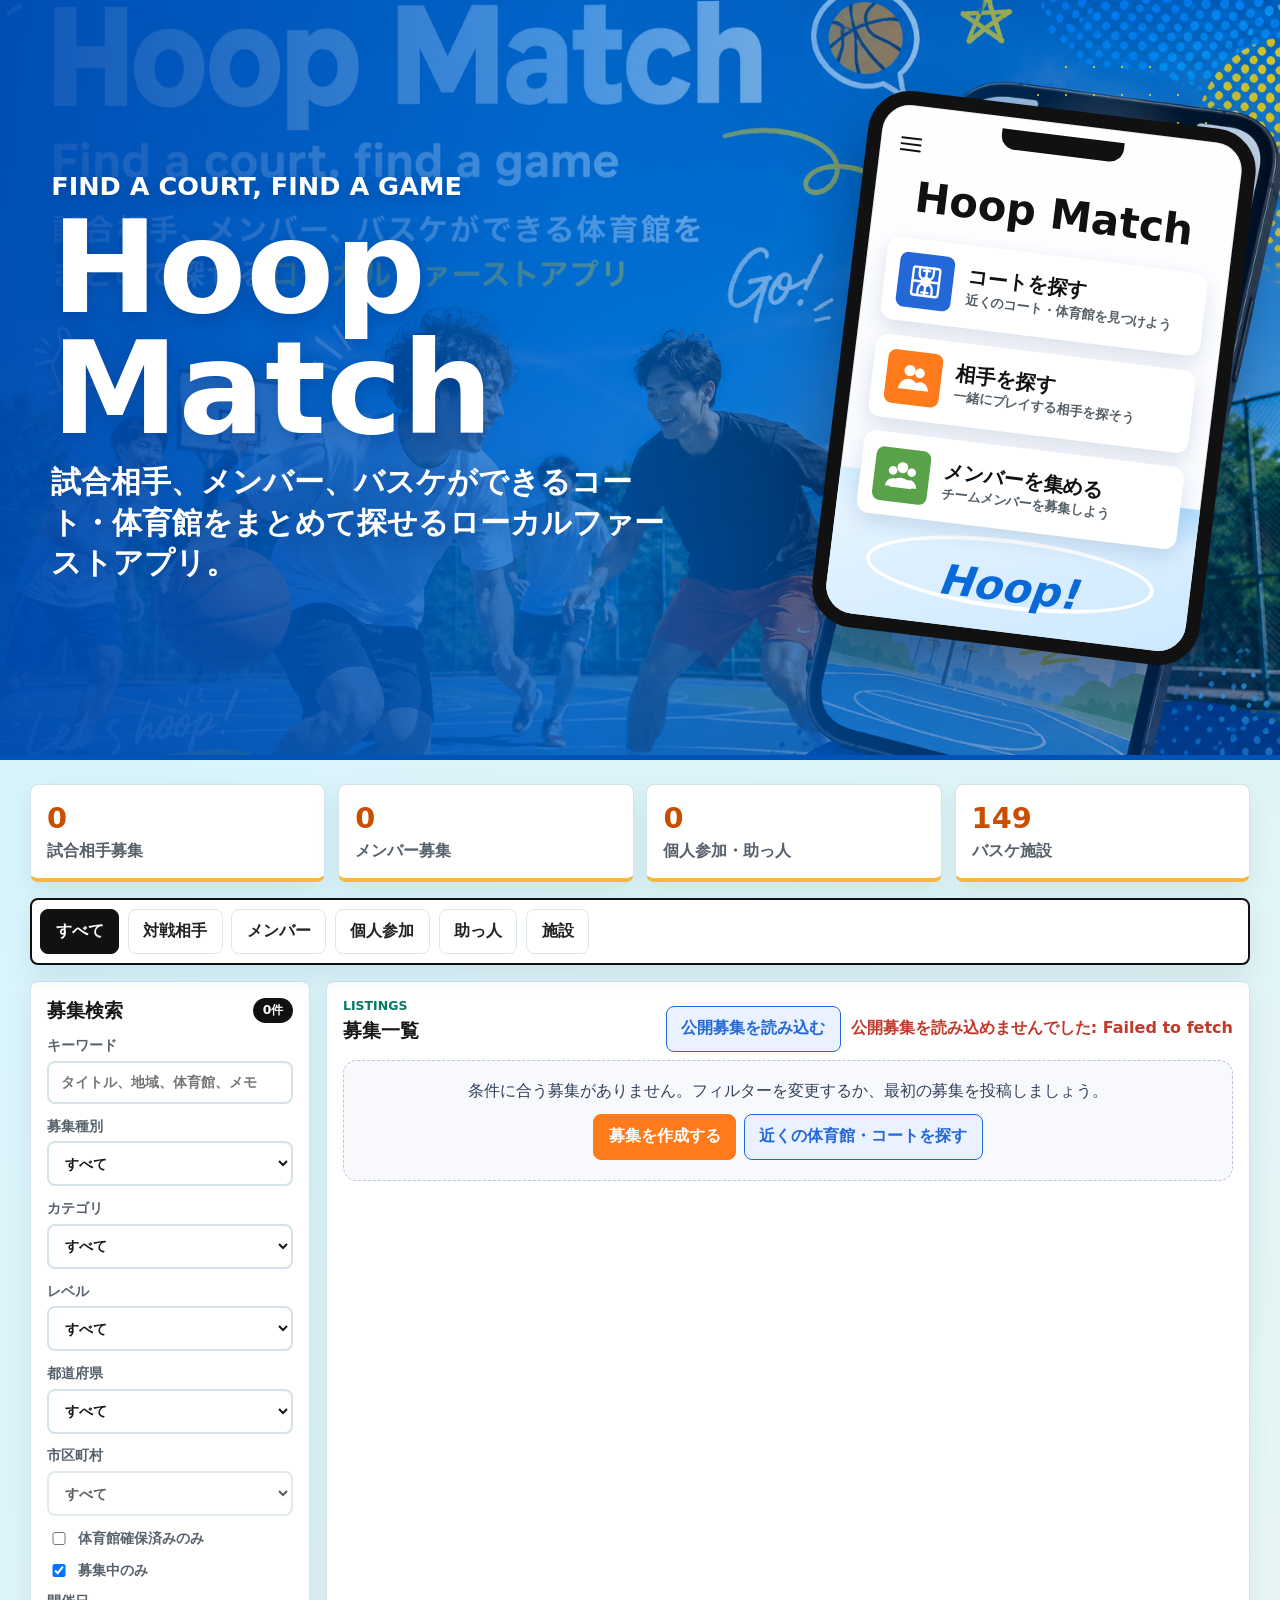
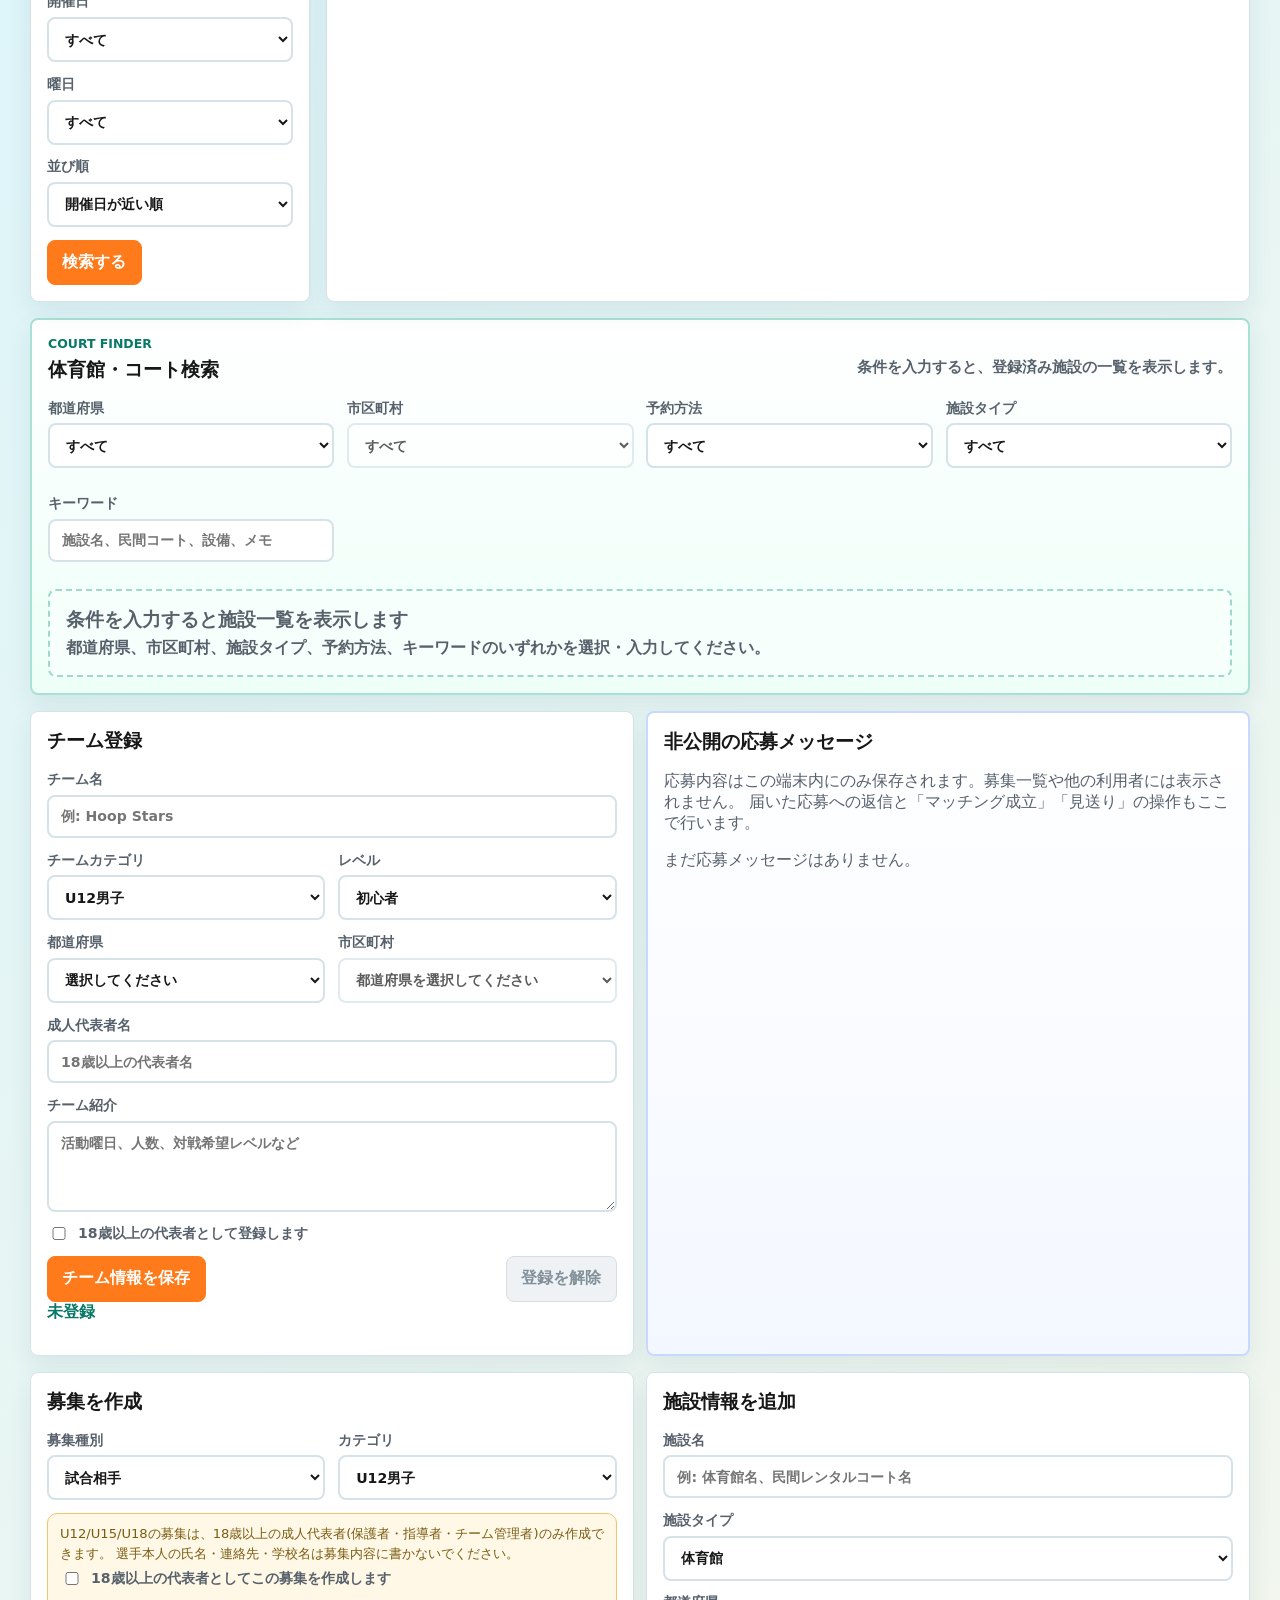
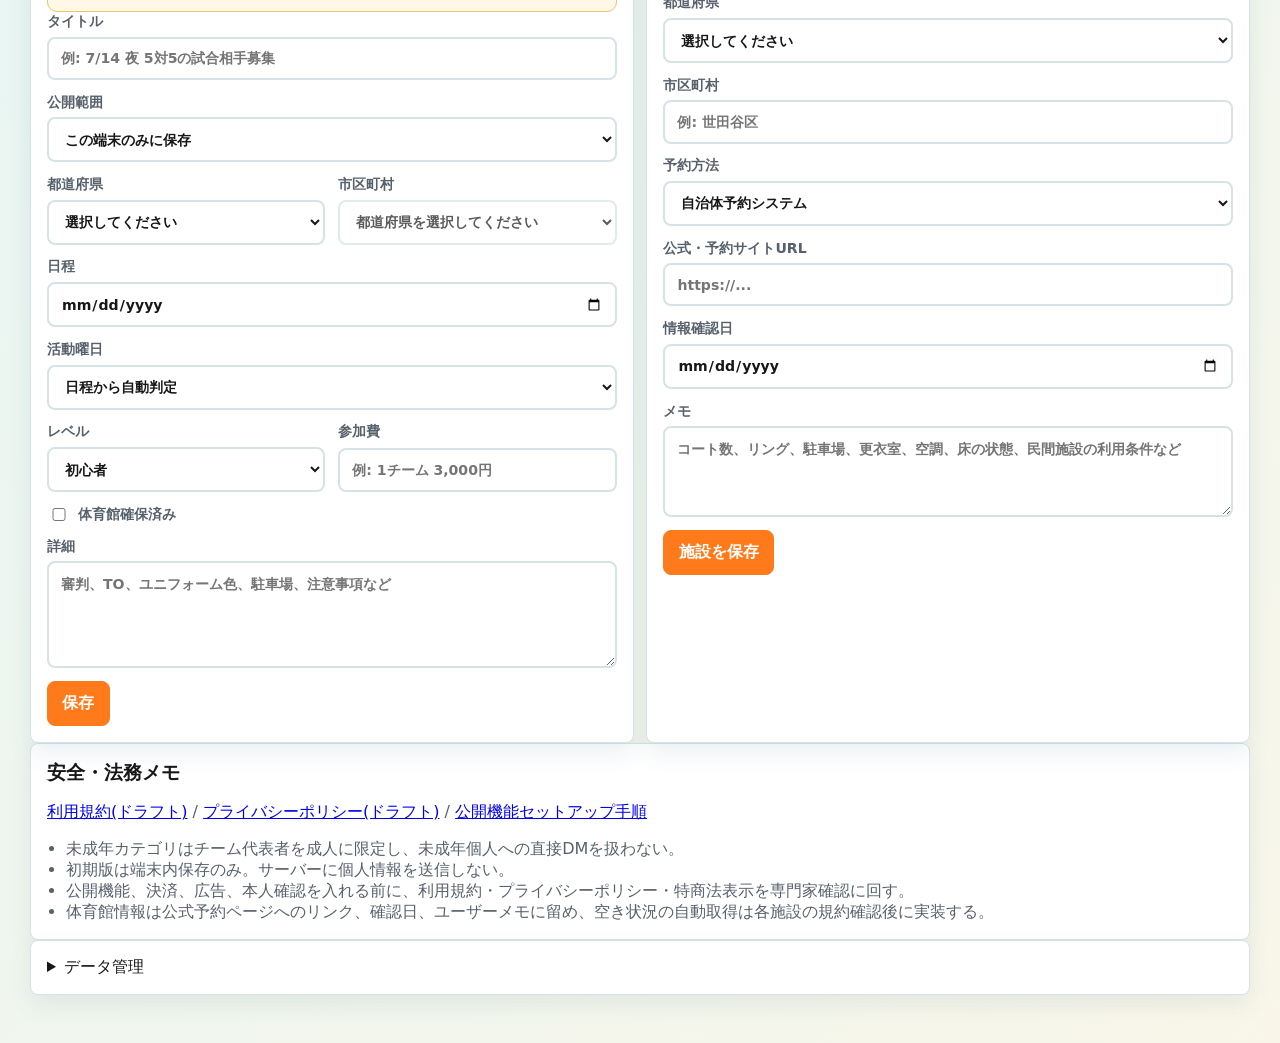
==== commit 68416bff: "Add files via upload 自動モデレーション対応に更新" ====
--- a/index.html
+++ b/index.html
@@ -33,7 +33,7 @@
     <meta name="apple-mobile-web-app-title" content="Hoop Match" />
     <link rel="apple-touch-icon" href="./assets/hero-court.png" />
     <link rel="manifest" href="./manifest.webmanifest" />
-    <link rel="stylesheet" href="./styles.css?v=38" />
+    <link rel="stylesheet" href="./styles.css?v=39" />
     <title>Hoop Match | バスケの試合相手・メンバー・体育館を全国で探せる無料アプリ</title>
     <script type="application/ld+json">
     {
@@ -742,8 +742,8 @@
       </article>
     </template>
 
-    <script src="./data/config.js?v=38"></script>
-    <script src="./data/facilities.js?v=38"></script>
-    <script src="./app.js?v=38"></script>
+    <script src="./data/config.js?v=39"></script>
+    <script src="./data/facilities.js?v=39"></script>
+    <script src="./app.js?v=39"></script>
   </body>
 </html>
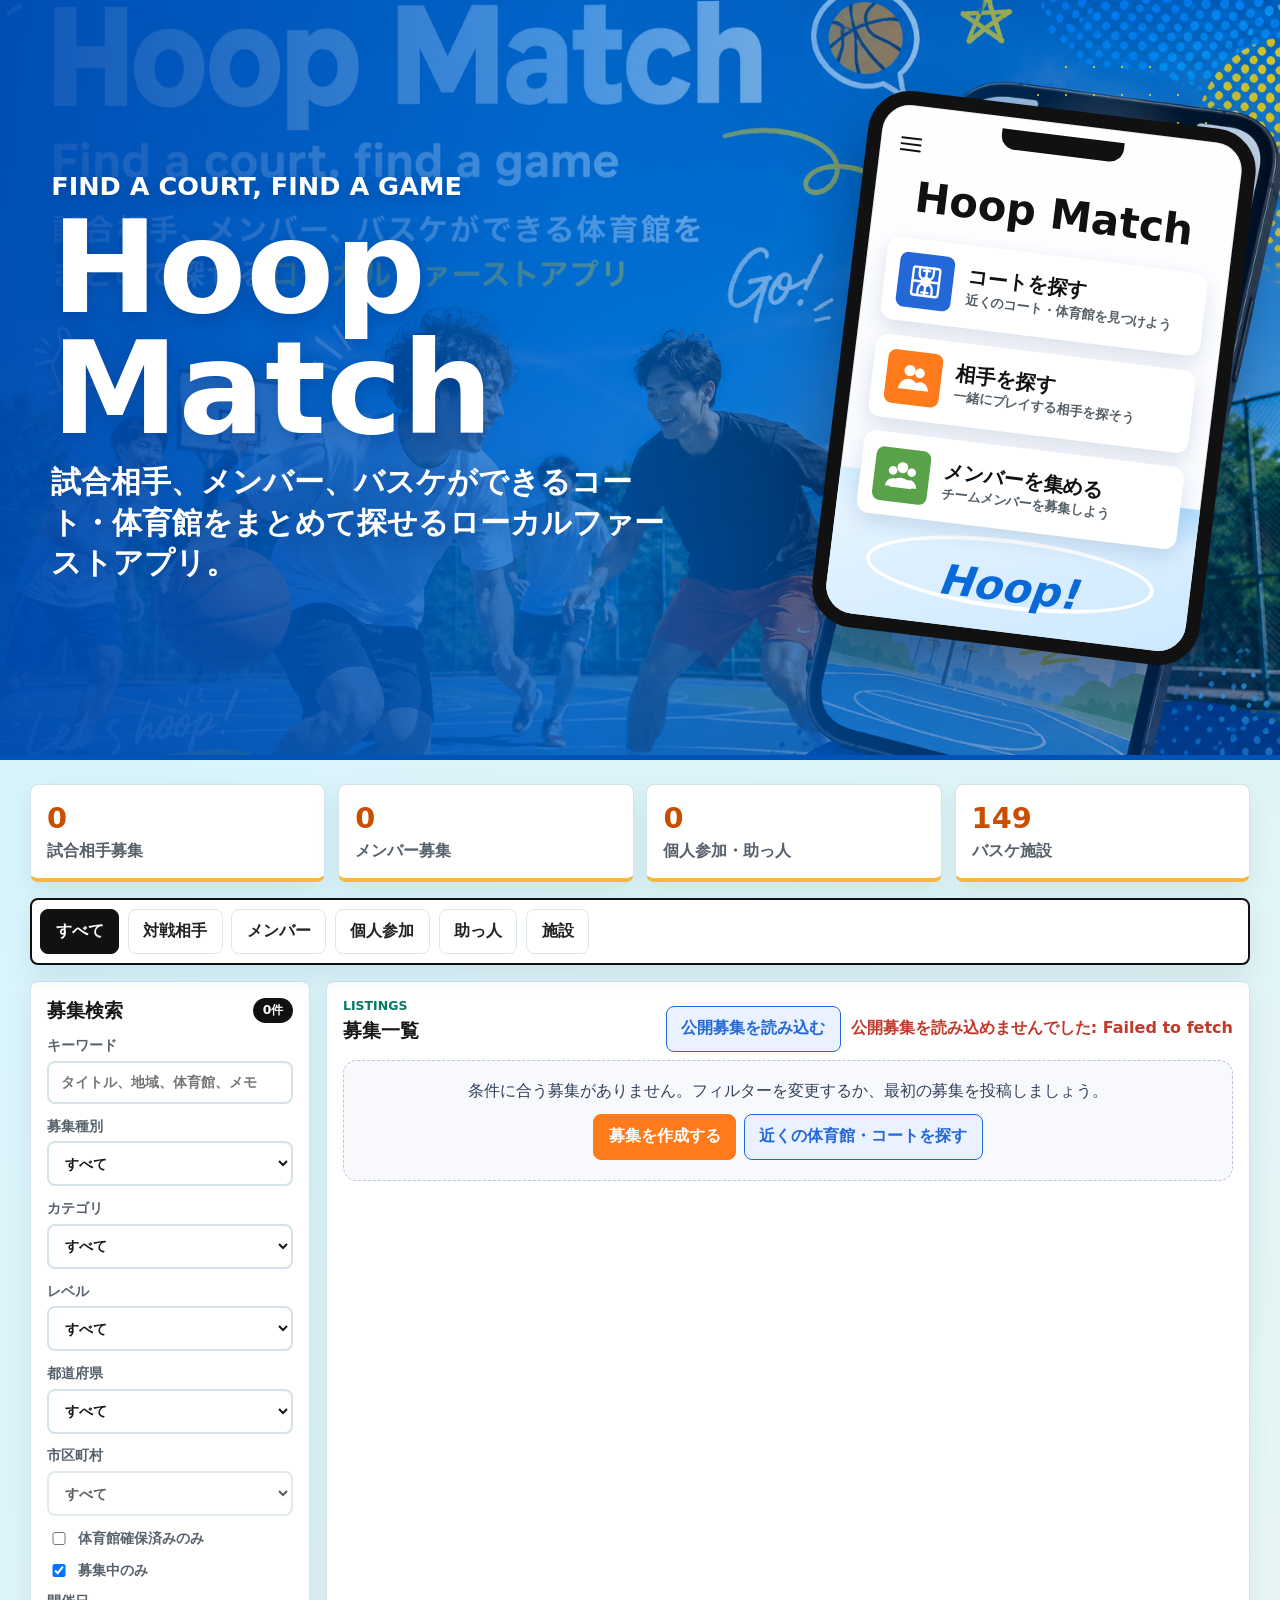
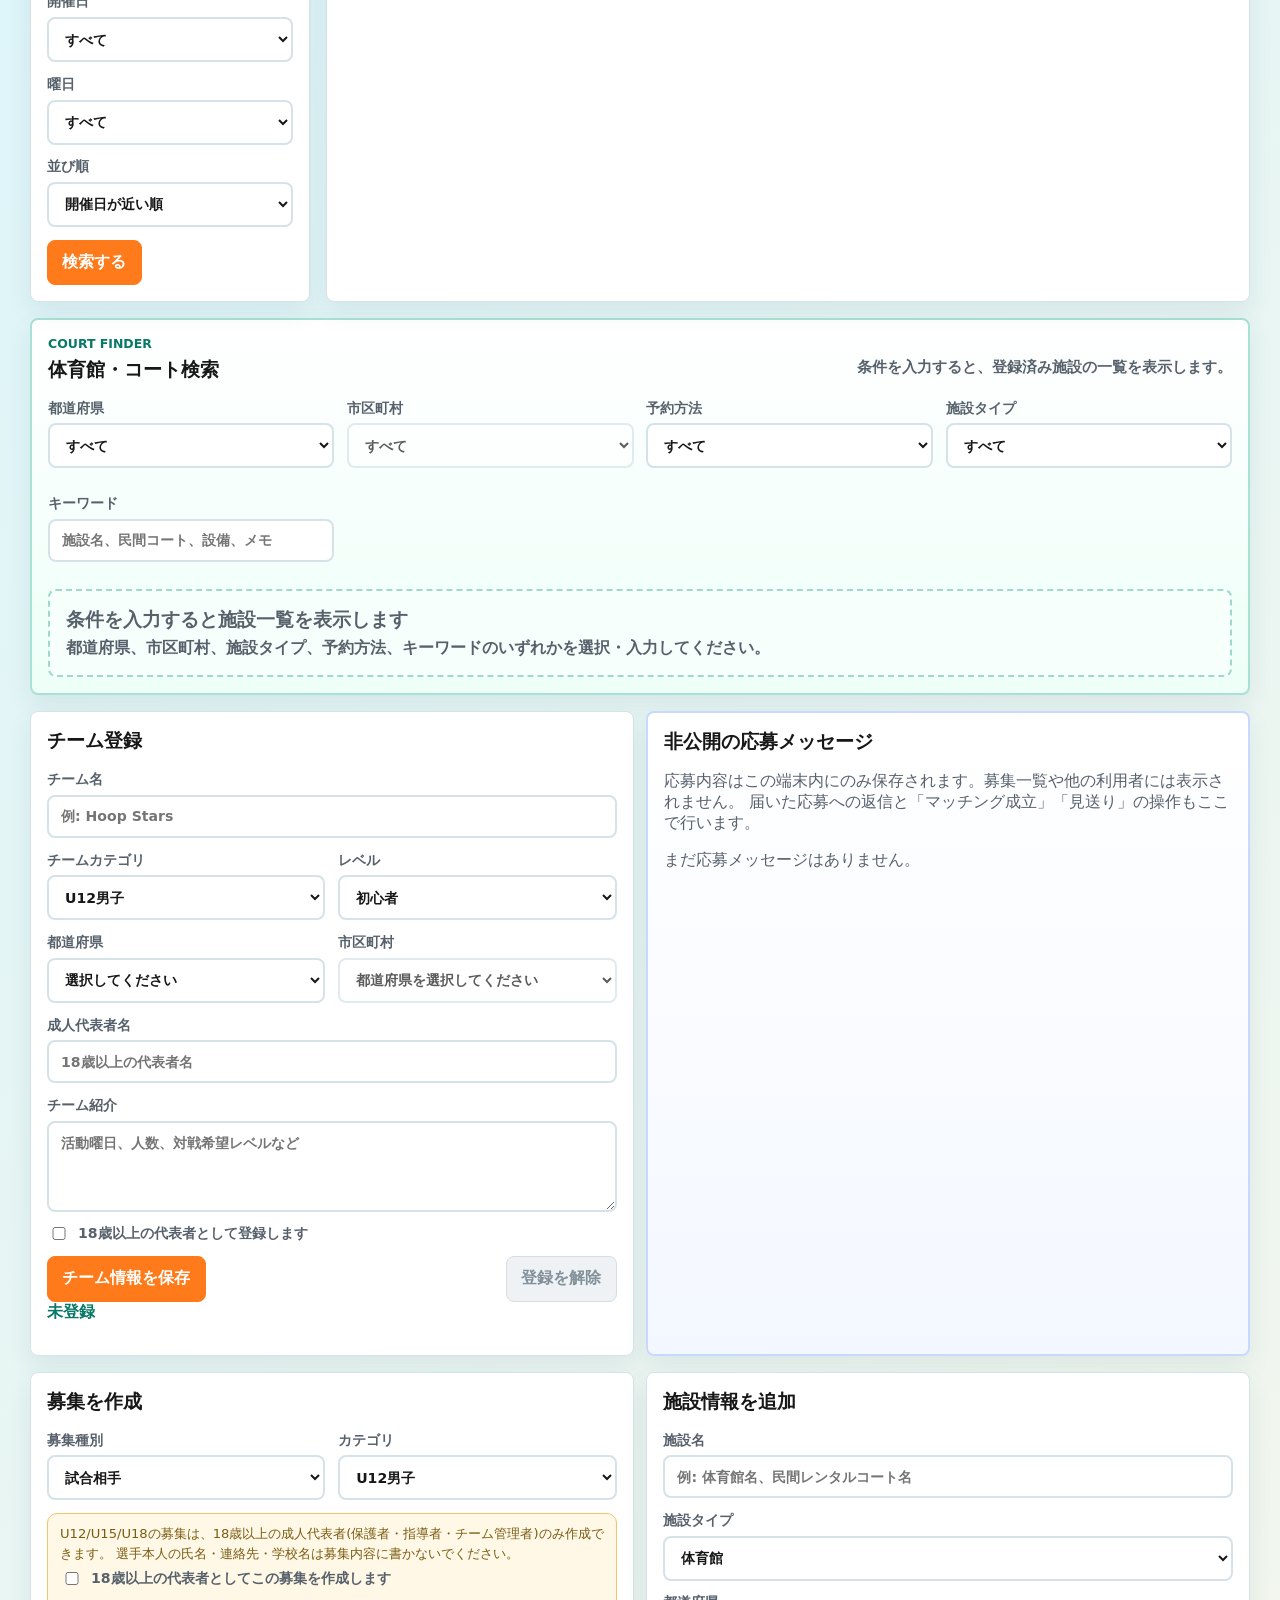
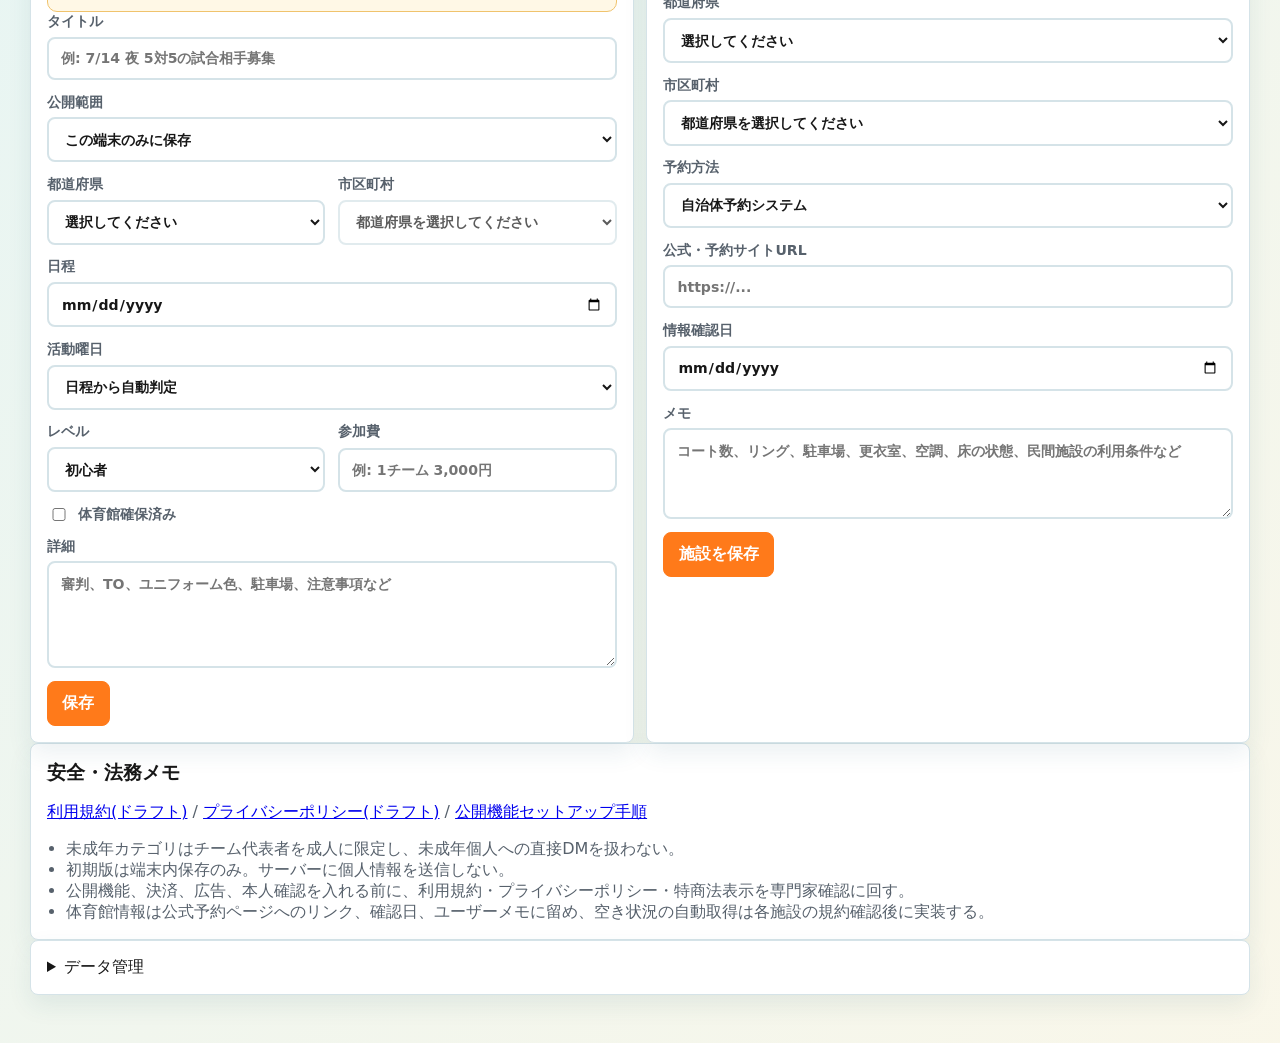
==== commit 68e6aabe: "Add files via upload PWAマニフェスト・README修正" ====
--- a/index.html
+++ b/index.html
@@ -31,9 +31,9 @@
     <meta name="theme-color" content="#103c78" />
     <meta name="apple-mobile-web-app-capable" content="yes" />
     <meta name="apple-mobile-web-app-title" content="Hoop Match" />
-    <link rel="apple-touch-icon" href="./assets/hero-court.png" />
+    <link rel="apple-touch-icon" href="./assets/icon-192.png" />
     <link rel="manifest" href="./manifest.webmanifest" />
-    <link rel="stylesheet" href="./styles.css?v=39" />
+    <link rel="stylesheet" href="./styles.css?v=42" />
     <title>Hoop Match | バスケの試合相手・メンバー・体育館を全国で探せる無料アプリ</title>
     <script type="application/ld+json">
     {
@@ -121,6 +121,10 @@
 
     <main>
       <button id="homeButton" class="home-button" type="button" hidden>トップへ戻る</button>
+      <button id="inboxBanner" class="inbox-banner" type="button" hidden>
+        📬 新着メッセージが届いています<span id="inboxBannerDetail"></span> — タップして確認
+      </button>
+
       <section class="summary-grid" aria-label="概要">
         <button class="summary-card" type="button" data-summary-action="opponent">
           <span id="countMatch">0</span>
@@ -635,14 +639,17 @@
           </label>
           <label>
             市区町村
+            <select id="facilityMunicipality" name="municipality" required>
+              <option value="">都道府県を選択してください</option>
+            </select>
+          </label>
+          <label id="facilityMunicipalityOtherLabel" hidden>
+            市区町村(直接入力)
             <input
-              id="facilityMunicipality"
-              name="municipality"
-              list="facilityMunicipalityList"
-              required
+              id="facilityMunicipalityOther"
+              name="municipalityOther"
               placeholder="例: 世田谷区"
             />
-            <datalist id="facilityMunicipalityList"></datalist>
           </label>
           <label>
             予約方法
@@ -742,8 +749,8 @@
       </article>
     </template>
 
-    <script src="./data/config.js?v=39"></script>
-    <script src="./data/facilities.js?v=39"></script>
-    <script src="./app.js?v=39"></script>
+    <script src="./data/config.js?v=42"></script>
+    <script src="./data/facilities.js?v=42"></script>
+    <script src="./app.js?v=42"></script>
   </body>
 </html>
--- a/styles.css
+++ b/styles.css
@@ -1379,3 +1379,61 @@
   font-weight: 800;
   white-space: nowrap;
 }
+
+/* ===== 新着応募・新着返信バッジ ===== */
+.inbox-badge {
+  display: inline-block;
+  padding: 2px 10px;
+  border-radius: 999px;
+  background: #d9534f;
+  color: #ffffff;
+  font-size: 0.72rem;
+  font-weight: 800;
+  white-space: nowrap;
+  vertical-align: middle;
+}
+
+/* ===== トップの新着メッセージバナー ===== */
+.inbox-banner {
+  display: block;
+  width: 100%;
+  margin: 0 0 14px;
+  padding: 14px 16px;
+  border: 2px solid #d9534f;
+  border-radius: 14px;
+  background: #fdecea;
+  color: #a12622;
+  font-size: 0.95rem;
+  font-weight: 800;
+  text-align: center;
+  cursor: pointer;
+}
+
+.inbox-banner:hover {
+  background: #fbdcd9;
+}
+
+/* ===== 日付入力のはみ出し防止(iOS Safari) ===== */
+input[type="date"] {
+  width: 100%;
+  min-width: 0;
+  max-width: 100%;
+  box-sizing: border-box;
+  -webkit-appearance: none;
+  appearance: none;
+  min-height: 2.6rem;
+}
+
+form label input,
+form label select,
+form label textarea {
+  max-width: 100%;
+  box-sizing: border-box;
+}
+
+/* ===== ユーザー追加施設のバッジ ===== */
+.facility-tag.user-added {
+  background: #e7f0ff;
+  color: #103c78;
+  border: 1px solid #103c78;
+}
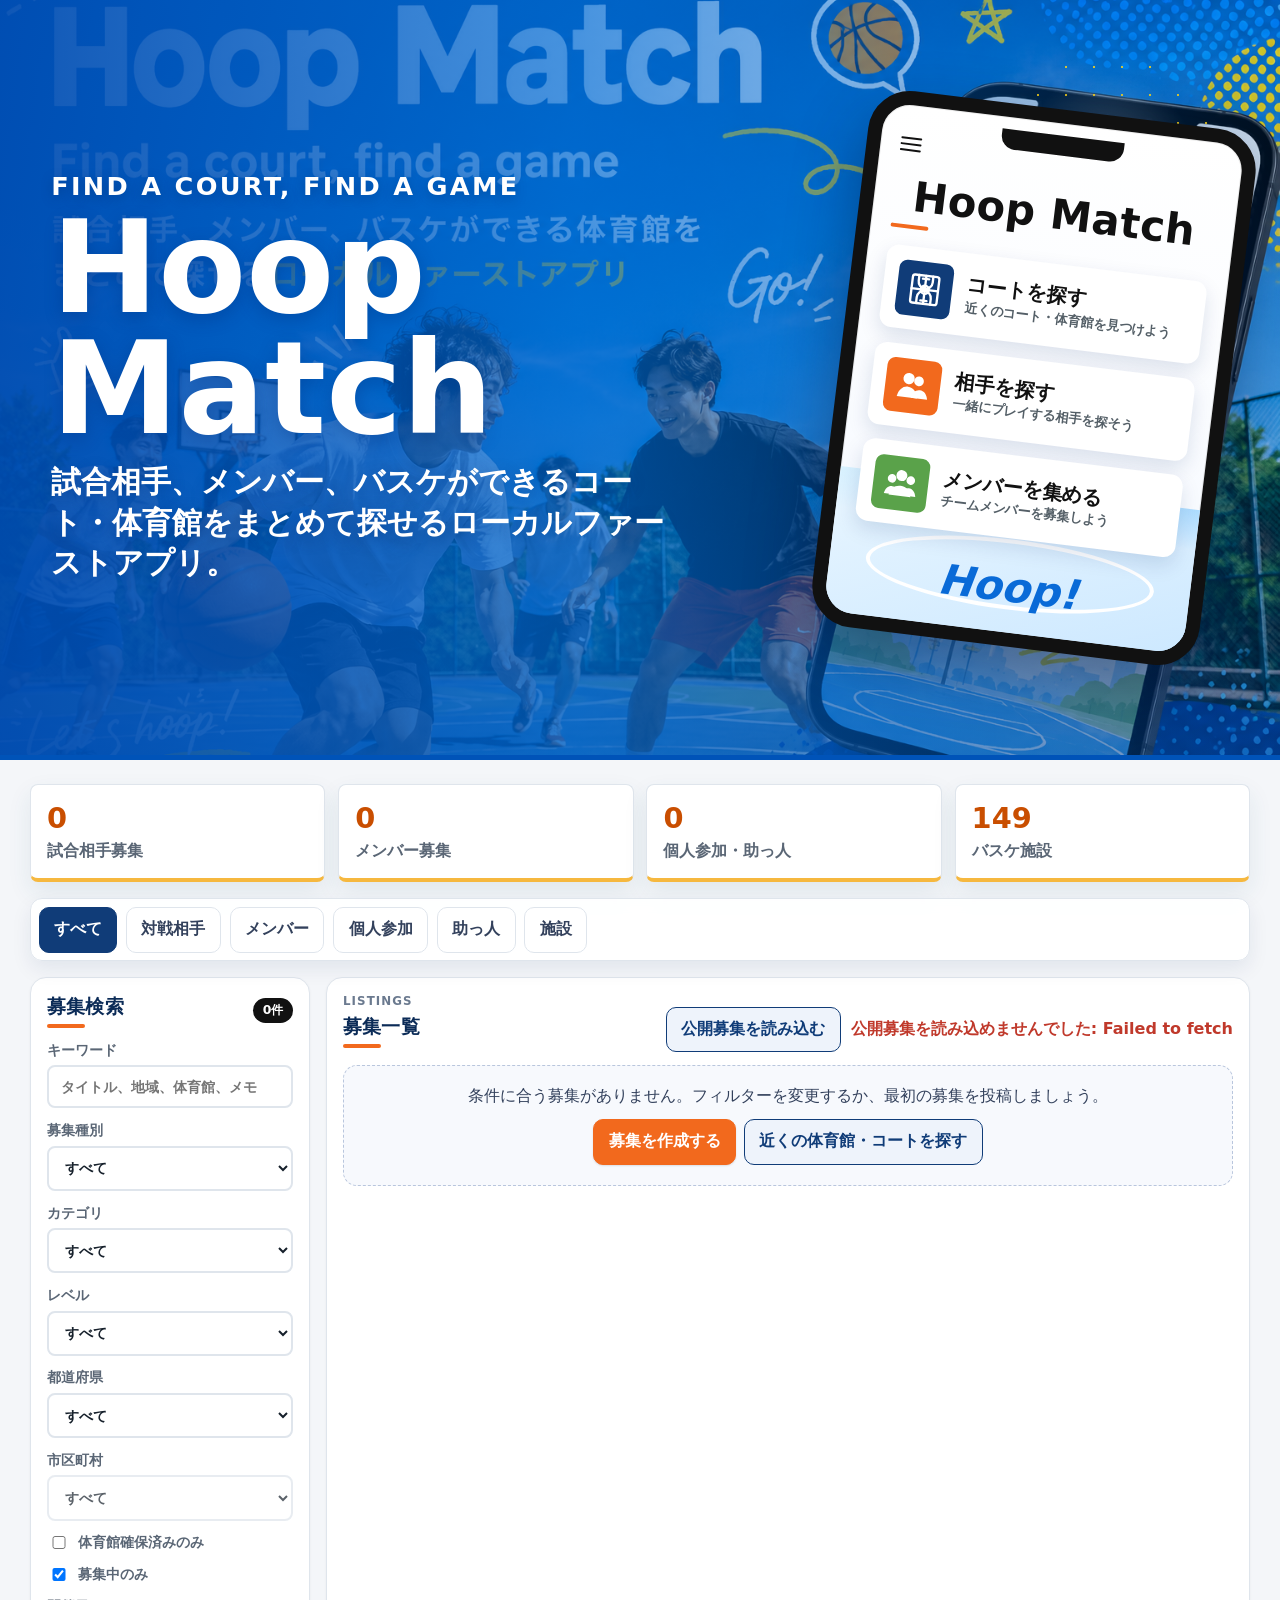
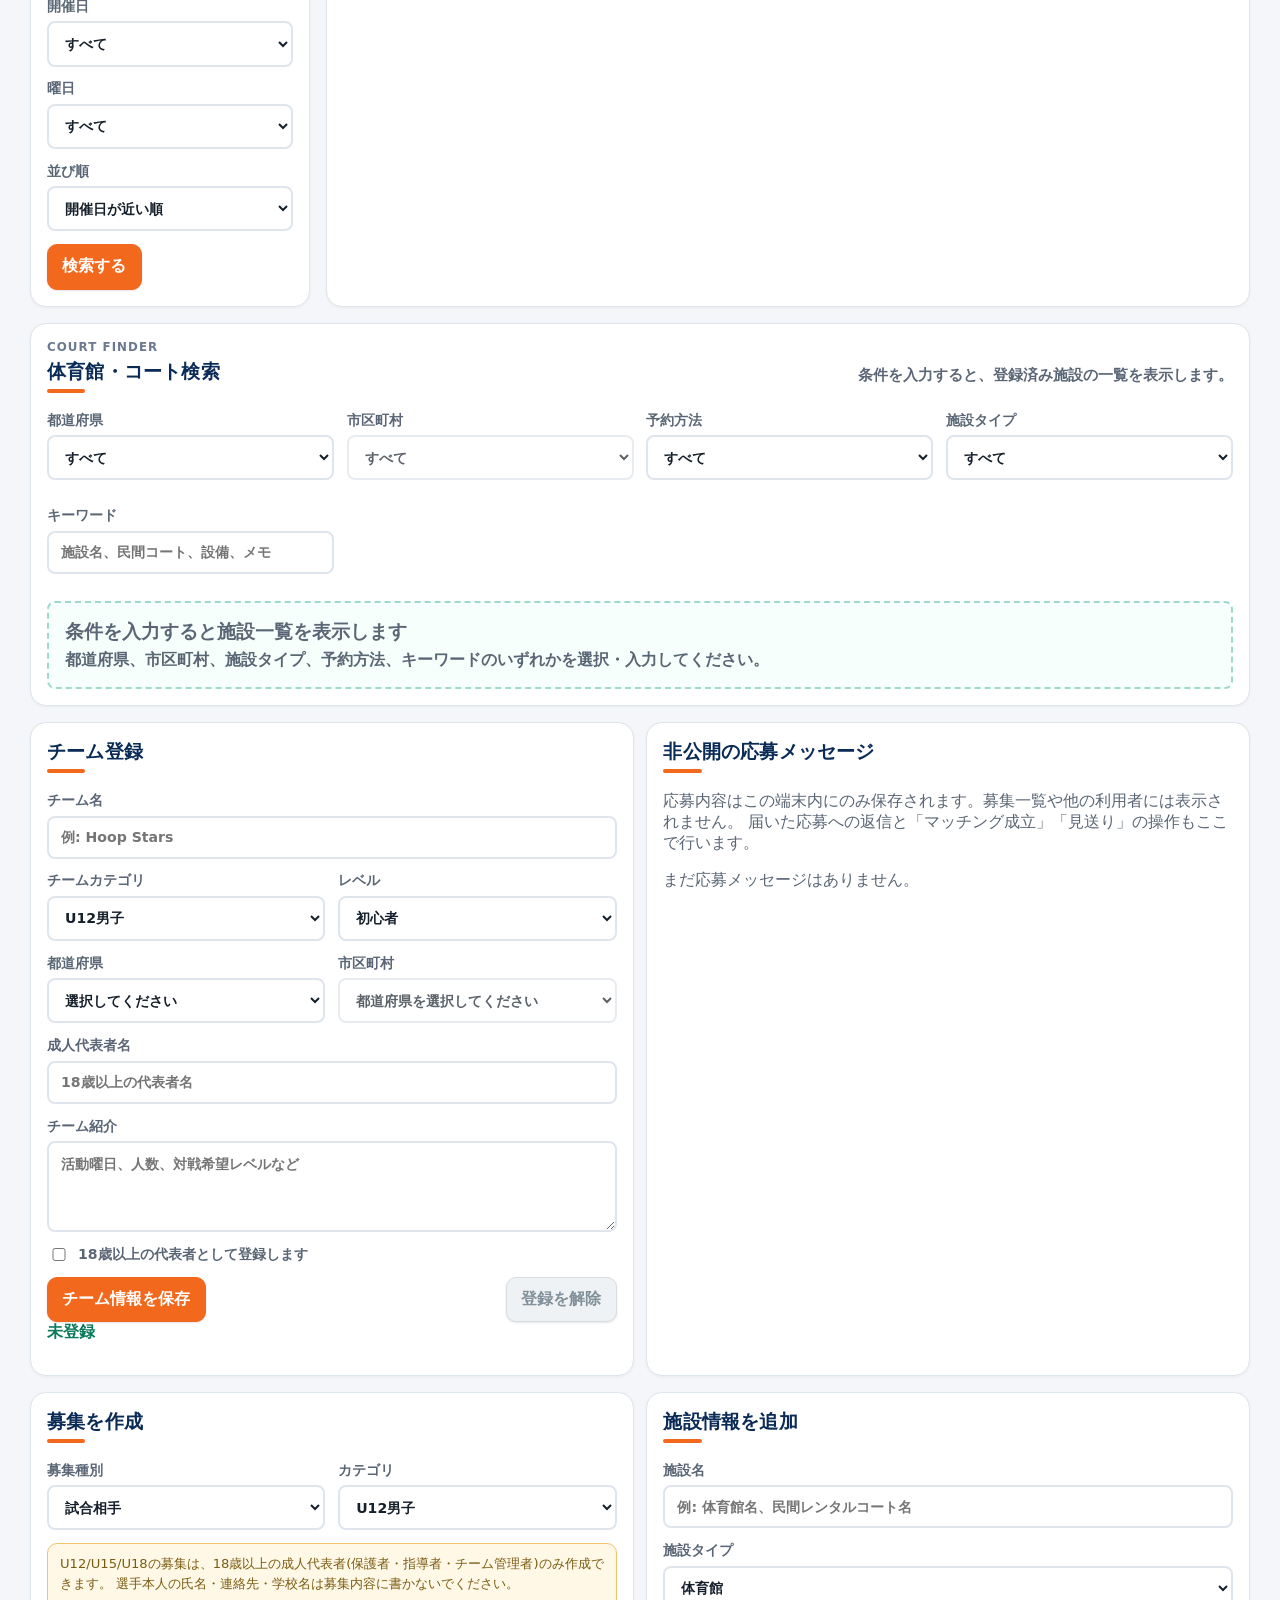
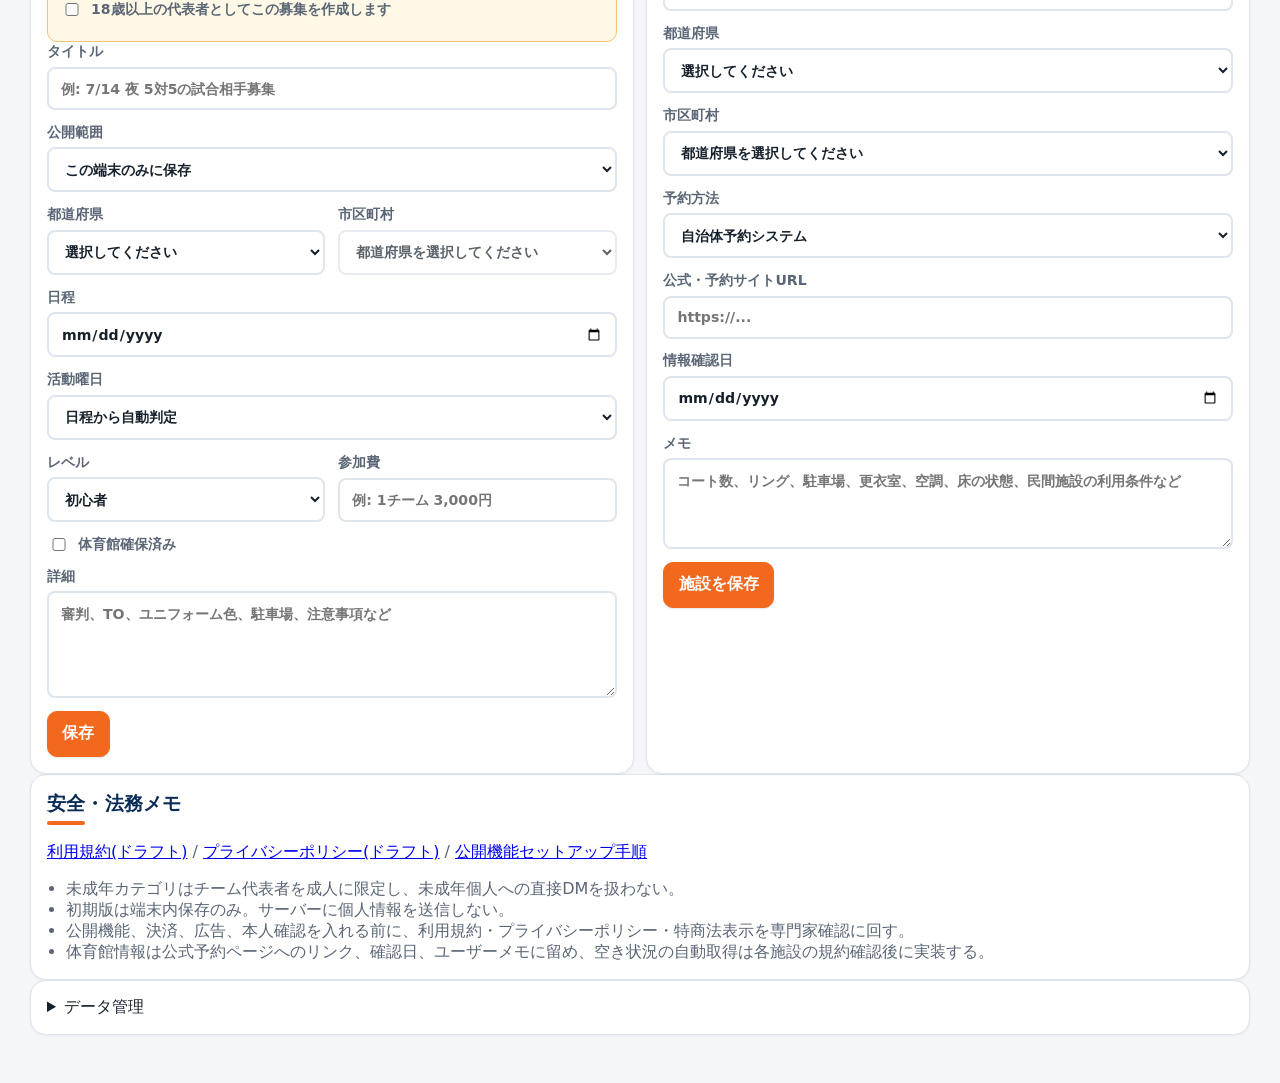
==== commit c82b7d4f: "Add files via upload デザイン変更260708" ====
--- a/index.html
+++ b/index.html
@@ -33,7 +33,7 @@
     <meta name="apple-mobile-web-app-title" content="Hoop Match" />
     <link rel="apple-touch-icon" href="./assets/icon-192.png" />
     <link rel="manifest" href="./manifest.webmanifest" />
-    <link rel="stylesheet" href="./styles.css?v=42" />
+    <link rel="stylesheet" href="./styles.css?v=44" />
     <title>Hoop Match | バスケの試合相手・メンバー・体育館を全国で探せる無料アプリ</title>
     <script type="application/ld+json">
     {
@@ -749,8 +749,8 @@
       </article>
     </template>
 
-    <script src="./data/config.js?v=42"></script>
-    <script src="./data/facilities.js?v=42"></script>
-    <script src="./app.js?v=42"></script>
+    <script src="./data/config.js?v=44"></script>
+    <script src="./data/facilities.js?v=44"></script>
+    <script src="./app.js?v=44"></script>
   </body>
 </html>
--- a/styles.css
+++ b/styles.css
@@ -1,18 +1,25 @@
 :root {
   color-scheme: light;
-  --bg: #eef8ff;
+  --bg: #f4f6f9;
   --surface: #ffffff;
-  --ink: #171717;
-  --muted: #57616c;
-  --line: #d5e3e8;
-  --accent: #ff7a1a;
+  --ink: #16202b;
+  --muted: #5a6675;
+  --line: #dfe5ec;
+  /* 行動色: ボールオレンジ(主ボタン・強調) */
+  --accent: #f2691d;
   --accent-strong: #c94e00;
+  /* ブランド色: コートネイビー(見出し・リンク・情報バッジ) */
+  --navy: #103c78;
+  --navy-deep: #0b2b57;
+  --navy-soft: #eef3fb;
+  /* 成立・確保の意味だけに使う緑 */
   --mint: #13a889;
-  --mint-dark: #087867;
+  --mint-dark: #0b7a5c;
   --warn: #b4442e;
   --gold: #f6b83f;
-  --blue: #2468d8;
-  --sky: #c9f2ff;
+  /* 旧--blueの参照先をネイビーに統一(リンク・secondary系が一括で揃う) */
+  --blue: var(--navy);
+  --sky: #dbe7f5;
 }
 
 * {
@@ -31,7 +38,7 @@
 body {
   margin: 0;
   background:
-    linear-gradient(135deg, rgba(201, 242, 255, 0.75), rgba(255, 246, 222, 0.65)),
+    linear-gradient(180deg, #eef2f7 0%, var(--bg) 320px),
     var(--bg);
   color: var(--ink);
   font-family:
@@ -52,9 +59,16 @@
   background: var(--accent);
   color: #fff;
   padding: 0.7rem 0.9rem;
-  border-radius: 8px;
+  border-radius: 10px;
   cursor: pointer;
-  font-weight: 700;
+  font-weight: 750;
+  box-shadow: 0 1px 2px rgba(16, 32, 43, 0.12);
+  transition: background-color 0.15s ease, border-color 0.15s ease, transform 0.06s ease;
+}
+
+button:active,
+.import-label:active {
+  transform: translateY(1px);
 }
 
 button:hover,
@@ -75,15 +89,16 @@
 }
 
 .secondary {
-  border-color: var(--blue);
-  background: #eaf2ff;
-  color: var(--blue);
+  border-color: var(--navy);
+  background: var(--navy-soft);
+  color: var(--navy);
+  box-shadow: none;
 }
 
 .secondary:hover {
-  border-color: #174aa3;
-  background: #d8e8ff;
-  color: #174aa3;
+  border-color: var(--navy-deep);
+  background: #e2ebf8;
+  color: var(--navy-deep);
 }
 
 button:disabled {
@@ -162,16 +177,32 @@
 }
 
 h2 {
-  margin-bottom: 1rem;
+  position: relative;
+  margin-bottom: 1.1rem;
+  padding-bottom: 0.5rem;
   font-size: 1.2rem;
+  letter-spacing: 0.01em;
+  color: var(--navy-deep);
+}
+
+/* コートのペイントラインを思わせる短いアンダーライン(このアプリの署名的装飾) */
+h2::after {
+  content: "";
+  position: absolute;
+  left: 0;
+  bottom: 0;
+  width: 2.4rem;
+  height: 4px;
+  border-radius: 2px;
+  background: var(--accent);
 }
 
 .eyebrow {
   margin-bottom: 0.35rem;
-  color: var(--mint-dark);
-  font-size: 0.78rem;
+  color: #6b7a8f;
+  font-size: 0.74rem;
   font-weight: 800;
-  letter-spacing: 0;
+  letter-spacing: 0.09em;
   text-transform: uppercase;
 }
 
@@ -480,23 +511,25 @@
   gap: 0.55rem;
   margin-top: 1rem;
   overflow-x: auto;
-  border: 2px solid #111;
-  border-radius: 8px;
-  background: #fff;
-  padding: 0.55rem;
-  box-shadow: 0 12px 24px rgba(38, 86, 107, 0.1);
+  border: 1px solid var(--line);
+  border-radius: 12px;
+  background: rgba(255, 255, 255, 0.92);
+  backdrop-filter: blur(6px);
+  padding: 0.5rem;
+  box-shadow: 0 8px 20px rgba(16, 43, 87, 0.08);
 }
 
 .tab-button {
   flex: 0 0 auto;
-  border-color: #dde7eb;
+  border-color: var(--line);
   background: #fff;
-  color: #222;
+  color: #33415c;
+  box-shadow: none;
 }
 
 .tab-button.active {
-  border-color: #111;
-  background: #111;
+  border-color: var(--navy);
+  background: var(--navy);
   color: #fff;
 }
 
@@ -638,9 +671,10 @@
 
 .fresh-badge {
   border-radius: 999px;
-  background: var(--gold);
-  color: #111;
-  padding: 0.25rem 0.55rem;
+  background: #ffe4cd;
+  color: #a24400;
+  border: 1px solid #f5b98a;
+  padding: 0.22rem 0.55rem;
   font-size: 0.72rem;
   font-weight: 900;
 }
@@ -904,20 +938,27 @@
   align-items: center;
   justify-content: center;
   min-height: 2.75rem;
-  border: 1px solid var(--blue);
-  border-radius: 8px;
-  background: #eaf2ff;
-  color: var(--blue) !important;
+  border: 1px solid var(--navy);
+  border-radius: 10px;
+  background: var(--navy-soft);
+  color: var(--navy) !important;
   padding: 0.7rem 0.9rem;
-  font-weight: 700;
+  font-weight: 750;
   text-decoration: none;
   text-align: center;
-}
-
+  transition: background-color 0.15s ease;
+}
+
+.button-link:hover {
+  background: #e2ebf8;
+  color: var(--navy-deep) !important;
+}
+
+/* 地図リンクも同じ体系(色の氾濫を防ぎ「枠付き=リンク」で統一) */
 .map-link {
-  border-color: var(--mint-dark);
-  background: #e7faf4;
-  color: var(--mint-dark) !important;
+  border-color: var(--navy);
+  background: var(--navy-soft);
+  color: var(--navy) !important;
 }
 
 .facility-item .card-actions {
@@ -1372,9 +1413,9 @@
   display: inline-block;
   padding: 3px 12px;
   border-radius: 999px;
-  background: #e7faf4;
-  color: var(--mint-dark, #0b7a5c);
-  border: 1px solid var(--mint-dark, #0b7a5c);
+  background: var(--navy-soft);
+  color: var(--navy);
+  border: 1px solid var(--navy);
   font-size: 0.8rem;
   font-weight: 800;
   white-space: nowrap;
@@ -1437,3 +1478,30 @@
   color: #103c78;
   border: 1px solid #103c78;
 }
+
+/* ===== デザイン品質の床: フォーカス可視・モーション配慮 ===== */
+:focus-visible {
+  outline: 3px solid rgba(16, 60, 120, 0.45);
+  outline-offset: 2px;
+}
+
+@media (prefers-reduced-motion: reduce) {
+  *,
+  *::before,
+  *::after {
+    animation-duration: 0.01ms !important;
+    transition-duration: 0.01ms !important;
+    scroll-behavior: auto !important;
+  }
+}
+
+/* パネルの分離を高める(背景が静かになった分、面で階層を作る) */
+.filters,
+.board,
+.panel,
+.facility-finder {
+  border: 1px solid var(--line);
+  border-radius: 16px;
+  background: var(--surface);
+  box-shadow: 0 1px 3px rgba(16, 32, 43, 0.05);
+}
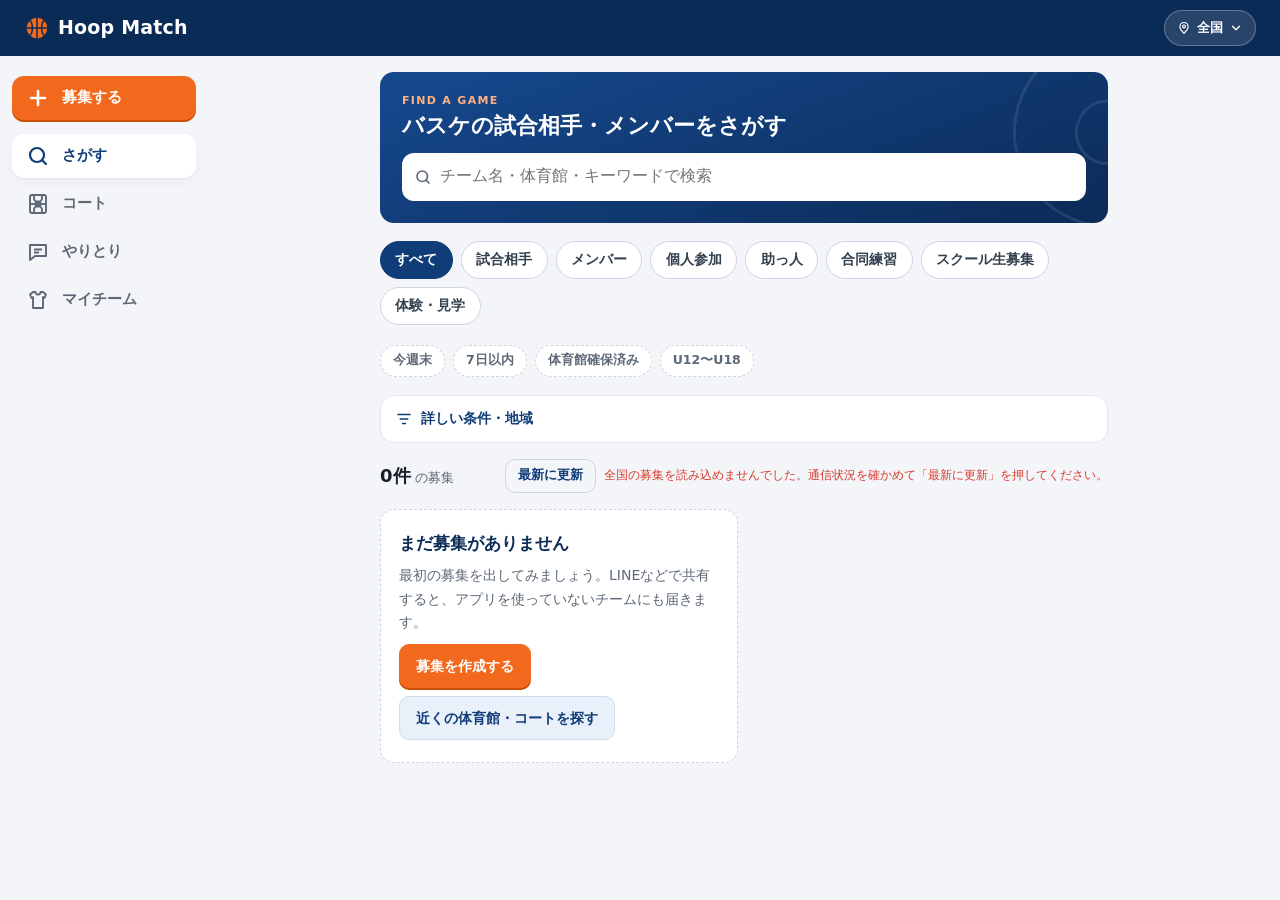
==== commit 432735bd: "Add files via upload v52: 新デザイン・スクール/体験・公式サイト欄" ====
--- a/index.html
+++ b/index.html
@@ -2,7 +2,7 @@
 <html lang="ja">
   <head>
     <meta charset="UTF-8" />
-    <meta name="viewport" content="width=device-width, initial-scale=1.0" />
+    <meta name="viewport" content="width=device-width, initial-scale=1.0, viewport-fit=cover" />
     <meta
       name="description"
       content="バスケの試合相手・メンバー・体育館を全国47都道府県でまとめて探せる無料アプリ。登録不要ですぐ使えます。"
@@ -29,11 +29,13 @@
     />
     <meta name="twitter:image" content="https://kiyokong-vibecording.github.io/hoop-match/assets/ogp.jpg" />
     <meta name="theme-color" content="#103c78" />
+    <meta name="mobile-web-app-capable" content="yes" />
     <meta name="apple-mobile-web-app-capable" content="yes" />
     <meta name="apple-mobile-web-app-title" content="Hoop Match" />
-    <link rel="apple-touch-icon" href="./assets/icon-192.png" />
+    <link rel="icon" href="./assets/icon-192.png" />
+    <link rel="apple-touch-icon" href="./assets/icon-180.png" />
     <link rel="manifest" href="./manifest.webmanifest" />
-    <link rel="stylesheet" href="./styles.css?v=44" />
+    <link rel="stylesheet" href="./styles.css?v=52" />
     <title>Hoop Match | バスケの試合相手・メンバー・体育館を全国で探せる無料アプリ</title>
     <script type="application/ld+json">
     {
@@ -48,318 +50,141 @@
     }
     </script>
   </head>
-  <body>
-    <header class="app-header">
-      <img class="hero-background" src="./assets/hero-court.png" alt="" />
-      <div class="hero-copy">
-        <p class="eyebrow">Find a court, find a game</p>
-        <h1>Hoop Match</h1>
-        <p class="header-copy">
-          試合相手、メンバー、バスケができるコート・体育館をまとめて探せるローカルファーストアプリ。
-        </p>
-      </div>
-      <div class="hero-phone" aria-label="主要メニュー">
-        <div class="phone-bar">
-          <span></span>
-          <span></span>
-          <span></span>
-        </div>
-        <h2>Hoop Match</h2>
-        <div class="hero-action-stack">
-          <button class="hero-action court" type="button" data-hero-action="court">
-            <span class="action-icon" aria-hidden="true">
-              <svg class="court-mark" viewBox="0 0 48 48" focusable="false">
-                <rect x="7" y="6" width="34" height="36" rx="3"></rect>
-                <path d="M7 24h34M24 6v36"></path>
-                <circle cx="24" cy="24" r="5.2"></circle>
-                <path d="M15 6v7.5c0 5 4 9 9 9s9-4 9-9V6"></path>
-                <path d="M15 42v-7.5c0-5 4-9 9-9s9 4 9 9V42"></path>
-                <path d="M20 10h8M20 38h8"></path>
-              </svg>
-            </span>
-            <span>
-              <strong>コートを探す</strong>
-              <small>近くのコート・体育館を見つけよう</small>
-            </span>
-          </button>
-          <button class="hero-action opponent" type="button" data-hero-action="opponent">
-            <span class="action-icon" aria-hidden="true">
-              <svg class="people-mark two" viewBox="0 0 48 48" focusable="false">
-                <circle cx="18" cy="15" r="7.2"></circle>
-                <circle cx="31" cy="17" r="6.2"></circle>
-                <path d="M5 39c1.6-8.5 6.4-13.5 13-13.5s11.4 5 13 13.5z"></path>
-                <path d="M23 39c1.2-6.8 5.1-10.8 10.4-10.8S42.6 32.2 44 39z"></path>
-              </svg>
-            </span>
-            <span>
-              <strong>相手を探す</strong>
-              <small>一緒にプレイする相手を探そう</small>
-            </span>
-          </button>
-          <button class="hero-action member" type="button" data-hero-action="member">
-            <span class="action-icon" aria-hidden="true">
-              <svg class="people-mark three" viewBox="0 0 48 48" focusable="false">
-                <circle cx="24" cy="14" r="7"></circle>
-                <circle cx="12" cy="19" r="5.5"></circle>
-                <circle cx="36" cy="19" r="5.5"></circle>
-                <path d="M10 40c1.4-8 6.4-12.8 14-12.8S36.6 32 38 40z"></path>
-                <path d="M3.8 39c1-6.4 4.8-10.1 9.6-10.1 2.5 0 4.5.8 6.1 2.3-2.8 2-4.7 4.8-5.7 7.8z"></path>
-                <path d="M44.2 39c-1-6.4-4.8-10.1-9.6-10.1-2.5 0-4.5.8-6.1 2.3 2.8 2 4.7 4.8 5.7 7.8z"></path>
-              </svg>
-            </span>
-            <span>
-              <strong>メンバーを集める</strong>
-              <small>チームメンバーを募集しよう</small>
-            </span>
-          </button>
-        </div>
-        <div class="phone-court" aria-hidden="true">
-          <span>Hoop!</span>
-        </div>
+  <body data-view="search">
+    <svg class="icon-sprite" aria-hidden="true" focusable="false">
+      <symbol id="i-ball" viewBox="0 0 24 24">
+        <circle cx="12" cy="12" r="9.5" fill="#f2691d" />
+        <path d="M12 2.5v19M2.5 12h19M5.4 5.2c3.1 2.5 3.1 11.1 0 13.6M18.6 5.2c-3.1 2.5-3.1 11.1 0 13.6" fill="none" stroke="#0b2b57" stroke-width="1.4" />
+      </symbol>
+      <symbol id="i-search" viewBox="0 0 24 24"><g fill="none" stroke="currentColor" stroke-width="2.2" stroke-linecap="round"><circle cx="11" cy="11" r="7" /><path d="m20 20-3.5-3.5" /></g></symbol>
+      <symbol id="i-court" viewBox="0 0 24 24"><g fill="none" stroke="currentColor" stroke-width="1.9"><rect x="4" y="3" width="16" height="18" rx="2" /><path d="M4 12h16" /><circle cx="12" cy="12" r="2.6" /><path d="M8 3v3a4 4 0 0 0 8 0V3M8 21v-3a4 4 0 0 1 8 0v3" /></g></symbol>
+      <symbol id="i-plus" viewBox="0 0 24 24"><path d="M12 5v14M5 12h14" fill="none" stroke="currentColor" stroke-width="2.6" stroke-linecap="round" /></symbol>
+      <symbol id="i-chat" viewBox="0 0 24 24"><g fill="none" stroke="currentColor" stroke-width="1.9" stroke-linejoin="round"><path d="M4 5h16v11H9l-5 4z" /><path d="M8 9.5h8M8 12.5h5" /></g></symbol>
+      <symbol id="i-team" viewBox="0 0 24 24"><path d="M7 4 4 6.5 5.5 10 7 9v11h10V9l1.5 1L20 6.5 17 4h-2.5a2.5 2.5 0 0 1-5 0z" fill="none" stroke="currentColor" stroke-width="1.9" stroke-linejoin="round" /></symbol>
+      <symbol id="i-pin" viewBox="0 0 24 24"><g fill="none" stroke="currentColor" stroke-width="2"><path d="M12 21s-7-6.2-7-11.5A7 7 0 0 1 19 9.5C19 14.8 12 21 12 21z" /><circle cx="12" cy="9.5" r="2.4" /></g></symbol>
+      <symbol id="i-down" viewBox="0 0 24 24"><path d="m6 9 6 6 6-6" fill="none" stroke="currentColor" stroke-width="2.4" stroke-linecap="round" stroke-linejoin="round" /></symbol>
+      <symbol id="i-share" viewBox="0 0 24 24"><path d="M12 15V3M7.5 7.5 12 3l4.5 4.5M5 12v8h14v-8" fill="none" stroke="currentColor" stroke-width="2.1" stroke-linecap="round" stroke-linejoin="round" /></symbol>
+      <symbol id="i-filter" viewBox="0 0 24 24"><path d="M4 6h16M7 12h10M10 18h4" fill="none" stroke="currentColor" stroke-width="2.2" stroke-linecap="round" /></symbol>
+    </svg>
+
+    <header class="topbar">
+      <div class="topbar-inner">
+        <a class="logo" href="#search" aria-label="Hoop Match さがす画面へ">
+          <svg class="logo-mark" aria-hidden="true"><use href="#i-ball" /></svg>
+          <span>Hoop Match</span>
+        </a>
+        <button id="areaButton" class="area-button" type="button" aria-label="地域を変更">
+          <svg aria-hidden="true"><use href="#i-pin" /></svg>
+          <span id="areaLabel">全国</span>
+          <svg aria-hidden="true"><use href="#i-down" /></svg>
+        </button>
       </div>
     </header>
 
-    <main>
-      <button id="homeButton" class="home-button" type="button" hidden>トップへ戻る</button>
+    <nav class="tabbar" aria-label="メインメニュー">
+      <a class="tab" href="#search" data-view-link="search">
+        <svg aria-hidden="true"><use href="#i-search" /></svg><span>さがす</span>
+      </a>
+      <a class="tab" href="#courts" data-view-link="courts">
+        <svg aria-hidden="true"><use href="#i-court" /></svg><span>コート</span>
+      </a>
+      <a class="tab tab-post" href="#post" data-view-link="post">
+        <span class="tab-post-button"><svg aria-hidden="true"><use href="#i-plus" /></svg></span><span>募集する</span>
+      </a>
+      <a class="tab" href="#inbox" data-view-link="inbox">
+        <svg aria-hidden="true"><use href="#i-chat" /></svg><span>やりとり</span>
+        <span id="inboxTabBadge" class="tab-badge" hidden></span>
+      </a>
+      <a class="tab" href="#team" data-view-link="team">
+        <svg aria-hidden="true"><use href="#i-team" /></svg><span>マイチーム</span>
+      </a>
+    </nav>
+
+    <main id="main">
       <button id="inboxBanner" class="inbox-banner" type="button" hidden>
-        📬 新着メッセージが届いています<span id="inboxBannerDetail"></span> — タップして確認
+        新着メッセージが届いています<span id="inboxBannerDetail"></span>
+        <span class="inbox-banner-go">見る</span>
       </button>
 
-      <section class="summary-grid" aria-label="概要">
-        <button class="summary-card" type="button" data-summary-action="opponent">
-          <span id="countMatch">0</span>
-          <p>試合相手募集</p>
-        </button>
-        <button class="summary-card" type="button" data-summary-action="member">
-          <span id="countMember">0</span>
-          <p>メンバー募集</p>
-        </button>
-        <button class="summary-card" type="button" data-summary-action="pickup-helper">
-          <span id="countPickup">0</span>
-          <p>個人参加・助っ人</p>
-        </button>
-        <button class="summary-card" type="button" data-summary-action="facilities">
-          <span id="countFacilities">0</span>
-          <p>バスケ施設</p>
-        </button>
-      </section>
-
-      <nav class="discover-tabs" aria-label="募集カテゴリ">
-        <button class="tab-button active" type="button" data-listing-tab="all">すべて</button>
-        <button class="tab-button" type="button" data-listing-tab="opponent">対戦相手</button>
-        <button class="tab-button" type="button" data-listing-tab="member">メンバー</button>
-        <button class="tab-button" type="button" data-listing-tab="pickup">個人参加</button>
-        <button class="tab-button" type="button" data-listing-tab="helper">助っ人</button>
-        <button class="tab-button" type="button" data-listing-tab="facility">施設</button>
-      </nav>
-
-      <section class="workspace">
-        <aside class="filters" aria-label="検索フィルター">
-          <div class="section-heading compact">
-            <h2>募集検索</h2>
-            <span id="activeResultCount" class="result-count">0件</span>
-          </div>
-          <label>
-            キーワード
-            <input id="filterKeyword" type="search" placeholder="タイトル、地域、体育館、メモ" />
+      <!-- ===== さがす ===== -->
+      <section class="view view-search" data-view="search" aria-labelledby="searchTitle">
+        <div class="search-band">
+          <h1 id="searchTitle" class="search-title">
+            <span class="eyebrow">Find a game</span>
+            バスケの試合相手・メンバーをさがす
+          </h1>
+          <label class="searchbox">
+            <svg aria-hidden="true"><use href="#i-search" /></svg>
+            <span class="visually-hidden">キーワード</span>
+            <input id="filterKeyword" type="search" placeholder="チーム名・体育館・キーワードで検索" enterkeyhint="search" />
           </label>
-          <label>
-            募集種別
-            <select id="filterType">
-              <option value="all">すべて</option>
-              <option value="opponent">試合相手</option>
-              <option value="member">メンバー</option>
-              <option value="helper">助っ人</option>
-              <option value="pickup">個人参加</option>
-              <option value="practice">合同練習</option>
-            </select>
-          </label>
-          <label>
-            カテゴリ
-            <select id="filterCategory">
-              <option value="all">すべて</option>
-              <option>U12男子</option>
-              <option>U12女子</option>
-              <option>U15男子</option>
-              <option>U15女子</option>
-              <option>U18男子</option>
-              <option>U18女子</option>
-              <option>大学同好会</option>
-              <option>社会人同好会</option>
-              <option>草バスケ</option>
-              <option>MIX</option>
-              <option>女子</option>
-            </select>
-          </label>
-          <label>
-            レベル
-            <select id="filterLevel">
-              <option value="all">すべて</option>
-              <option>初心者</option>
-              <option>エンジョイ</option>
-              <option>中級</option>
-              <option>経験者中心</option>
-              <option>競技志向アマチュア</option>
-            </select>
-          </label>
-          <label>
-            都道府県
-            <select id="filterPrefecture">
-              <option value="all">すべて</option>
-            </select>
-          </label>
-          <label>
-            市区町村
-            <select id="filterMunicipality" disabled>
-              <option value="all">すべて</option>
-            </select>
-          </label>
-          <label class="checkbox">
-            <input id="filterCourt" type="checkbox" />
-            体育館確保済みのみ
-          </label>
-          <label class="checkbox">
-            <input id="filterActive" type="checkbox" checked />
-            募集中のみ
-          </label>
-          <label>
-            開催日
-            <select id="filterDateRange">
-              <option value="all">すべて</option>
-              <option value="1">1日以内</option>
-              <option value="7">7日以内</option>
-              <option value="30">30日以内</option>
-            </select>
-          </label>
-          <label>
-            曜日
-            <select id="filterWeekday">
-              <option value="all">すべて</option>
-              <option value="0">日曜</option>
-              <option value="1">月曜</option>
-              <option value="2">火曜</option>
-              <option value="3">水曜</option>
-              <option value="4">木曜</option>
-              <option value="5">金曜</option>
-              <option value="6">土曜</option>
-            </select>
-          </label>
-          <label>
-            並び順
-            <select id="filterSort">
-              <option value="dateAsc">開催日が近い順</option>
-              <option value="new">新着順</option>
-              <option value="dateDesc">開催日が遠い順</option>
-            </select>
-          </label>
-          <button id="applyListingFilters" type="button">検索する</button>
-        </aside>
-
-        <section class="board" aria-label="募集一覧">
-          <div class="section-heading">
-            <div>
-              <p class="eyebrow">Listings</p>
-              <h2>募集一覧</h2>
-            </div>
-            <span id="newSinceLastVisit" class="new-since-badge" hidden></span>
-            <div id="publicToolbar" class="public-toolbar" hidden>
-              <button id="reloadPublic" type="button" class="secondary">公開募集を読み込む</button>
-              <span id="publicStatus" class="status-text"></span>
-            </div>
-          </div>
-          <div id="listingGrid" class="listing-grid"></div>
-        </section>
-      </section>
-
-      <section class="facility-finder" aria-label="バスケ施設検索">
-        <div class="section-heading">
-          <div>
-              <p class="eyebrow">Court Finder</p>
-            <h2>体育館・コート検索</h2>
-          </div>
-          <p class="section-note">条件を入力すると、登録済み施設の一覧を表示します。</p>
-        </div>
-        <div class="facility-search-grid">
-          <label>
-            都道府県
-            <select id="facilitySearchPrefecture">
-              <option value="all">すべて</option>
-            </select>
-          </label>
-          <label>
-            市区町村
-            <select id="facilitySearchMunicipality" disabled>
-              <option value="all">すべて</option>
-            </select>
-          </label>
-          <label>
-            予約方法
-            <select id="facilitySearchReservation">
-              <option value="all">すべて</option>
-              <option>自治体予約システム</option>
-              <option>民間予約サイト</option>
-              <option>公式サイト確認</option>
-              <option>Web予約</option>
-              <option>会員予約</option>
-              <option>電話予約</option>
-              <option>窓口予約</option>
-              <option>抽選制</option>
-              <option>チーム代表者確認が必要</option>
-            </select>
-          </label>
-          <label>
-            施設タイプ
-            <select id="facilitySearchType">
-              <option value="all">すべて</option>
-              <option>体育館</option>
-              <option>民間コート</option>
-              <option>商業施設</option>
-              <option>屋外コート</option>
-              <option>多目的施設</option>
-              <option>学校開放</option>
-            </select>
-          </label>
-          <label>
-            キーワード
-            <input id="facilitySearchKeyword" type="search" placeholder="施設名、民間コート、設備、メモ" />
-          </label>
-        </div>
-        <div id="facilityList" class="facility-results"></div>
-        <details id="hiddenFacilityManager" hidden>
-          <summary>非表示にした施設 (<span id="hiddenFacilityCount">0</span>件)</summary>
-          <p class="notes">
-            「非表示」にした施設はここからいつでも元に戻せます。データは消えていません。
-          </p>
-          <div class="card-actions">
-            <button id="restoreAllFacilities" type="button" class="secondary">すべて再表示</button>
-          </div>
-          <div id="hiddenFacilityList" class="private-list"></div>
-        </details>
-      </section>
-
-      <section class="form-grid">
-        <form id="teamForm" class="panel">
-          <h2>チーム登録</h2>
-          <div id="teamProfile" class="team-profile" hidden>
-            <div>
-              <p class="eyebrow">Team Profile</p>
-              <h3 id="teamProfileName"></h3>
-              <p id="teamProfileMeta"></p>
-            </div>
-            <div class="team-profile-actions">
-              <span class="verified-badge">代表者確認済み</span>
-              <button id="editTeam" type="button" class="secondary">編集</button>
-            </div>
-          </div>
-          <div class="team-fields">
-          <label>
-            チーム名
-            <input name="name" required placeholder="例: Hoop Stars" />
-          </label>
-          <div class="two-col">
-            <label>
-              チームカテゴリ
-              <select name="category" required>
+        </div>
+
+        <nav class="chip-row cats" aria-label="募集の種類">
+          <button class="chip active" type="button" data-listing-tab="all" aria-pressed="true">すべて</button>
+          <button class="chip" type="button" data-listing-tab="opponent" aria-pressed="false">試合相手<span class="chip-count" data-count-type="opponent"></span></button>
+          <button class="chip" type="button" data-listing-tab="member" aria-pressed="false">メンバー<span class="chip-count" data-count-type="member"></span></button>
+          <button class="chip" type="button" data-listing-tab="pickup" aria-pressed="false">個人参加<span class="chip-count" data-count-type="pickup"></span></button>
+          <button class="chip" type="button" data-listing-tab="helper" aria-pressed="false">助っ人<span class="chip-count" data-count-type="helper"></span></button>
+          <button class="chip" type="button" data-listing-tab="practice" aria-pressed="false">合同練習<span class="chip-count" data-count-type="practice"></span></button>
+          <button class="chip" type="button" data-listing-tab="school" aria-pressed="false">スクール生募集<span class="chip-count" data-count-type="school"></span></button>
+          <button class="chip" type="button" data-listing-tab="trial" aria-pressed="false">体験・見学<span class="chip-count" data-count-type="trial"></span></button>
+        </nav>
+
+        <div class="chip-row quick" role="group" aria-label="よく使う条件">
+          <button class="quick-chip" type="button" data-quick="weekend" aria-pressed="false">今週末</button>
+          <button class="quick-chip" type="button" data-quick="week" aria-pressed="false">7日以内</button>
+          <button class="quick-chip" type="button" data-quick="court" aria-pressed="false">体育館確保済み</button>
+          <button class="quick-chip" type="button" data-quick="youth" aria-pressed="false">U12〜U18</button>
+        </div>
+
+        <details id="filterPanel" class="filter-panel">
+          <summary>
+            <svg aria-hidden="true"><use href="#i-filter" /></svg>
+            詳しい条件・地域
+          </summary>
+          <div class="filter-grid">
+            <label>
+              都道府県
+              <select id="filterPrefecture">
+                <option value="all">すべて</option>
+              </select>
+            </label>
+            <label>
+              市区町村
+              <select id="filterMunicipality" disabled>
+                <option value="all">すべて</option>
+              </select>
+            </label>
+            <label>
+              募集の種類
+              <select id="filterType">
+                <option value="all">すべて</option>
+                <option value="opponent">試合相手</option>
+                <option value="member">メンバー</option>
+                <option value="helper">助っ人</option>
+                <option value="pickup">個人参加</option>
+                <option value="pickup-helper">個人参加・助っ人</option>
+                <option value="practice">合同練習</option>
+                <option value="school">スクール生募集</option>
+                <option value="trial">体験・見学</option>
+              </select>
+            </label>
+            <label>
+              開催日
+              <select id="filterDateRange">
+                <option value="all">すべて</option>
+                <option value="weekend">今週末</option>
+                <option value="1">1日以内</option>
+                <option value="7">7日以内</option>
+                <option value="30">30日以内</option>
+              </select>
+            </label>
+            <label>
+              カテゴリ
+              <select id="filterCategory">
+                <option value="all">すべて</option>
+                <option value="youth">U12〜U18すべて</option>
                 <option>U12男子</option>
                 <option>U12女子</option>
                 <option>U15男子</option>
@@ -375,7 +200,8 @@
             </label>
             <label>
               レベル
-              <select name="level" required>
+              <select id="filterLevel">
+                <option value="all">すべて</option>
                 <option>初心者</option>
                 <option>エンジョイ</option>
                 <option>中級</option>
@@ -383,374 +209,614 @@
                 <option>競技志向アマチュア</option>
               </select>
             </label>
-          </div>
-          <div class="two-col">
+            <label>
+              曜日
+              <select id="filterWeekday">
+                <option value="all">すべて</option>
+                <option value="0">日曜</option>
+                <option value="1">月曜</option>
+                <option value="2">火曜</option>
+                <option value="3">水曜</option>
+                <option value="4">木曜</option>
+                <option value="5">金曜</option>
+                <option value="6">土曜</option>
+              </select>
+            </label>
+            <label>
+              並び順
+              <select id="filterSort">
+                <option value="dateAsc">開催日が近い順</option>
+                <option value="new">新着順</option>
+                <option value="dateDesc">開催日が遠い順</option>
+              </select>
+            </label>
+            <label class="checkbox">
+              <input id="filterCourt" type="checkbox" />
+              体育館確保済みのみ
+            </label>
+            <label class="checkbox">
+              <input id="filterActive" type="checkbox" checked />
+              募集中のみ(終わった募集を隠す)
+            </label>
+          </div>
+          <div class="filter-actions">
+            <button id="applyListingFilters" type="button">この条件で表示</button>
+            <button id="resetListingFilters" type="button" class="ghost">条件をリセット</button>
+          </div>
+        </details>
+
+        <div class="result-bar">
+          <p class="result-count"><b id="activeResultCount">0件</b> の募集</p>
+          <span id="newSinceLastVisit" class="new-since-badge" hidden></span>
+          <div id="publicToolbar" class="public-toolbar" hidden>
+            <button id="reloadPublic" type="button" class="ghost small">最新に更新</button>
+            <span id="publicStatus" class="status-text"></span>
+          </div>
+        </div>
+
+        <div id="listingGrid" class="listing-grid" aria-live="polite"></div>
+      </section>
+
+      <!-- ===== コート ===== -->
+      <section class="view view-courts" data-view="courts" aria-labelledby="courtsTitle" hidden>
+        <header class="view-head">
+          <p class="eyebrow">Court Finder</p>
+          <h1 id="courtsTitle">体育館・コートをさがす</h1>
+          <p class="view-lead">全国の体育館・コート <b id="facilityTotal">0</b> 件から、予約ページや地図へすぐ移動できます。</p>
+        </header>
+
+        <div class="panel facility-finder" aria-label="バスケ施設検索">
+          <div class="facility-search-grid">
             <label>
               都道府県
-              <select id="teamPrefecture" name="prefecture" required></select>
+              <select id="facilitySearchPrefecture">
+                <option value="all">すべて</option>
+              </select>
             </label>
             <label>
               市区町村
-              <select id="teamMunicipality" name="municipality" required disabled></select>
-            </label>
-          </div>
-          <label>
-            成人代表者名
-            <input name="representative" required placeholder="18歳以上の代表者名" />
-          </label>
-          <label>
-            チーム紹介
-            <textarea
-              name="notes"
-              rows="4"
-              placeholder="活動曜日、人数、対戦希望レベルなど"
-            ></textarea>
-          </label>
-          <label class="checkbox">
-            <input name="adultConfirmed" type="checkbox" required />
-            18歳以上の代表者として登録します
-          </label>
+              <select id="facilitySearchMunicipality" disabled>
+                <option value="all">すべて</option>
+              </select>
+            </label>
+            <label>
+              施設タイプ
+              <select id="facilitySearchType">
+                <option value="all">すべて</option>
+                <option>体育館</option>
+                <option>民間コート</option>
+                <option>商業施設</option>
+                <option>屋外コート</option>
+                <option>多目的施設</option>
+                <option>学校開放</option>
+              </select>
+            </label>
+            <label>
+              予約方法
+              <select id="facilitySearchReservation">
+                <option value="all">すべて</option>
+                <option>自治体予約システム</option>
+                <option>民間予約サイト</option>
+                <option>公式サイト確認</option>
+                <option>Web予約</option>
+                <option>会員予約</option>
+                <option>電話予約</option>
+                <option>窓口予約</option>
+                <option>抽選制</option>
+                <option>チーム代表者確認が必要</option>
+              </select>
+            </label>
+            <label class="span-2">
+              キーワード
+              <input id="facilitySearchKeyword" type="search" placeholder="施設名、設備、メモなど" />
+            </label>
+          </div>
+        </div>
+
+        <div id="facilityList" class="facility-results"></div>
+
+        <details id="hiddenFacilityManager" class="panel fold" hidden>
+          <summary>非表示にした施設 (<span id="hiddenFacilityCount">0</span>件)</summary>
+          <p class="notes">
+            「非表示」にした施設はここからいつでも元に戻せます。データは消えていません。
+          </p>
           <div class="card-actions">
-            <button type="submit">チーム情報を保存</button>
-            <button id="clearTeam" type="button" class="danger">登録を解除</button>
-          </div>
-          <p id="teamStatus" class="status-text">未登録</p>
-          </div>
-        </form>
-
-        <section class="panel private-panel" aria-label="非公開の応募メッセージ">
-          <h2>非公開の応募メッセージ</h2>
-          <p class="notes">
-            応募内容はこの端末内にのみ保存されます。募集一覧や他の利用者には表示されません。
-            届いた応募への返信と「マッチング成立」「見送り」の操作もここで行います。
-          </p>
-          <form id="applicationForm" class="application-form" hidden>
-            <input name="listingId" type="hidden" />
-            <p id="applicationTarget" class="target-text"></p>
-            <p class="youth-note pii-note">
-              応募メッセージには、氏名・電話番号・住所・学校名などの個人情報を書かないでください。
-              連絡先の交換が必要な場合も、選手本人ではなく成人代表者の情報のみを扱ってください。
-            </p>
-            <div id="applicationYouthConfirm" class="youth-confirm" hidden>
+            <button id="restoreAllFacilities" type="button" class="secondary">すべて再表示</button>
+          </div>
+          <div id="hiddenFacilityList" class="private-list"></div>
+        </details>
+
+        <details class="panel fold add-facility-panel">
+          <summary>載っていない施設を追加する</summary>
+          <p class="notes">見つけた体育館・コートを、この端末に登録できます。</p>
+          <form id="facilityForm" class="stack-form">
+            <label>
+              施設名
+              <input name="name" required placeholder="例: 体育館名、民間レンタルコート名" />
+            </label>
+            <label>
+              施設タイプ
+              <select name="facilityType" required>
+                <option>体育館</option>
+                <option>民間コート</option>
+                <option>商業施設</option>
+                <option>屋外コート</option>
+                <option>多目的施設</option>
+                <option>学校開放</option>
+              </select>
+            </label>
+            <div class="two-col">
+              <label>
+                都道府県
+                <select id="facilityPrefecture" name="prefecture" required></select>
+              </label>
+              <label>
+                市区町村
+                <select id="facilityMunicipality" name="municipality" required>
+                  <option value="">都道府県を選択してください</option>
+                </select>
+              </label>
+            </div>
+            <label id="facilityMunicipalityOtherLabel" hidden>
+              市区町村(直接入力)
+              <input id="facilityMunicipalityOther" name="municipalityOther" placeholder="例: 世田谷区" />
+            </label>
+            <label>
+              予約方法
+              <select name="reservationMethod" required>
+                <option>自治体予約システム</option>
+                <option>民間予約サイト</option>
+                <option>公式サイト確認</option>
+                <option>Web予約</option>
+                <option>会員予約</option>
+                <option>電話予約</option>
+                <option>窓口予約</option>
+                <option>抽選制</option>
+                <option>チーム代表者確認が必要</option>
+              </select>
+            </label>
+            <label>
+              公式・予約サイトURL
+              <input name="url" type="url" placeholder="https://..." />
+            </label>
+            <label>
+              情報確認日
+              <input name="lastChecked" type="date" />
+            </label>
+            <label>
+              メモ
+              <textarea name="notes" rows="4" placeholder="コート数、リング、駐車場、更衣室、空調、床の状態など"></textarea>
+            </label>
+            <button type="submit">施設を保存</button>
+          </form>
+        </details>
+      </section>
+
+      <!-- ===== 募集する ===== -->
+      <section class="view view-post" data-view="post" aria-labelledby="postTitle" hidden>
+        <header class="view-head">
+          <p class="eyebrow">New Listing</p>
+          <h1 id="postTitle">募集を作る</h1>
+          <p class="view-lead">3つの項目を埋めるだけで募集できます。</p>
+        </header>
+
+        <div id="postTeamHint" class="hint-card" hidden>
+          <p><b>チームを登録しておくと、募集にチーム名が表示されて応募が集まりやすくなります。</b></p>
+          <a class="button-link secondary" href="#team">チームを登録する</a>
+        </div>
+
+        <form id="listingForm" class="step-form">
+          <div id="listingFacilityBanner" class="facility-banner" hidden>
+            <span id="listingFacilityBannerText"></span>
+            <button id="clearListingFacility" type="button" class="ghost small">解除</button>
+          </div>
+          <input name="facilityId" type="hidden" />
+          <input name="facilityName" type="hidden" />
+
+          <fieldset class="step">
+            <legend><span class="step-num">1</span>何を募集しますか</legend>
+            <div class="two-col">
+              <label>
+                募集の種類
+                <select name="type" required>
+                  <option value="opponent">試合相手</option>
+                  <option value="member">メンバー</option>
+                  <option value="helper">助っ人</option>
+                  <option value="pickup">個人参加</option>
+                  <option value="practice">合同練習</option>
+                  <option value="school">スクール生募集</option>
+                  <option value="trial">体験・見学</option>
+                </select>
+              </label>
+              <label>
+                カテゴリ
+                <select name="category" required>
+                  <option>U12男子</option>
+                  <option>U12女子</option>
+                  <option>U15男子</option>
+                  <option>U15女子</option>
+                  <option>U18男子</option>
+                  <option>U18女子</option>
+                  <option>大学同好会</option>
+                  <option>社会人同好会</option>
+                  <option selected>草バスケ</option>
+                  <option>MIX</option>
+                  <option>女子</option>
+                </select>
+              </label>
+            </div>
+            <div id="listingYouthConfirm" class="youth-confirm" hidden>
               <p class="youth-note">
-                この募集はU12/U15/U18カテゴリです。応募・連絡は18歳以上の成人代表者同士で行ってください。
+                U12/U15/U18の募集は、18歳以上の成人代表者(保護者・指導者・チーム管理者)のみ作成できます。
+                選手本人の氏名・連絡先・学校名は募集内容に書かないでください。
               </p>
               <label class="checkbox">
-                <input id="applicationAdultConfirmed" name="adultConfirmed" type="checkbox" />
-                18歳以上の代表者として応募します
+                <input id="listingAdultConfirmed" name="adultConfirmed" type="checkbox" />
+                18歳以上の代表者としてこの募集を作成します
               </label>
             </div>
             <label>
-              応募メッセージ
-              <textarea
-                name="message"
-                rows="5"
-                required
-                placeholder="対戦希望、人数、ユニフォーム色、確認したいことなど(個人情報は書かない)"
-              ></textarea>
-            </label>
-            <div id="publicApplyFields" hidden>
-              <label>
-                代表者名(ニックネーム可・任意)
-                <input name="applicantName" maxlength="100" placeholder="例: Hoop Stars 代表" />
-              </label>
-              <label>
-                連絡先(募集者にのみ表示されます)
-                <input name="contact" maxlength="300" placeholder="例: 成人代表者のメールアドレス" />
-              </label>
-              <p class="youth-note">
-                連絡先は成人代表者のものを記入してください。この内容はサーバーに保存され、
-                募集の投稿者だけが閲覧できます(<a href="./privacy.html" target="_blank" rel="noopener">プライバシーポリシー</a>)。
-              </p>
-            </div>
-            <div class="card-actions">
-              <button type="submit">メッセージを送信</button>
-              <button id="cancelApplication" type="button" class="danger">キャンセル</button>
-            </div>
-          </form>
-          <p id="privateNotice" class="status-text"></p>
-          <div id="applicationList" class="private-list"></div>
-          <div id="myPublicSection" hidden>
-            <h3 class="my-public-heading">自分の公開募集</h3>
-            <p class="notes">
-              この端末から投稿した公開募集です。管理キーは端末内に保存されています
-              (機種変更前にデータ管理からバックアップしてください)。
-            </p>
-            <div id="myPublicList" class="private-list"></div>
-          </div>
-        </section>
-      </section>
-
-      <section class="form-grid">
-        <form id="listingForm" class="panel">
-          <h2>募集を作成</h2>
-          <div id="listingFacilityBanner" class="facility-banner" hidden>
-            <span id="listingFacilityBannerText"></span>
-            <button id="clearListingFacility" type="button" class="secondary">解除</button>
-          </div>
-          <input name="facilityId" type="hidden" />
-          <input name="facilityName" type="hidden" />
-          <div class="two-col">
-            <label>
-              募集種別
-              <select name="type" required>
-                <option value="opponent">試合相手</option>
-                <option value="member">メンバー</option>
-                <option value="helper">助っ人</option>
-                <option value="pickup">個人参加</option>
-                <option value="practice">合同練習</option>
-              </select>
-            </label>
-            <label>
-              カテゴリ
-              <select name="category" required>
-                <option>U12男子</option>
-                <option>U12女子</option>
-                <option>U15男子</option>
-                <option>U15女子</option>
-                <option>U18男子</option>
-                <option>U18女子</option>
-                <option>大学同好会</option>
-                <option>社会人同好会</option>
-                <option>草バスケ</option>
-                <option>MIX</option>
-                <option>女子</option>
-              </select>
-            </label>
-          </div>
-          <div id="listingYouthConfirm" class="youth-confirm" hidden>
-            <p class="youth-note">
-              U12/U15/U18の募集は、18歳以上の成人代表者(保護者・指導者・チーム管理者)のみ作成できます。
-              選手本人の氏名・連絡先・学校名は募集内容に書かないでください。
-            </p>
-            <label class="checkbox">
-              <input id="listingAdultConfirmed" name="adultConfirmed" type="checkbox" />
-              18歳以上の代表者としてこの募集を作成します
-            </label>
-          </div>
-          <label>
-            タイトル
-            <input name="title" required placeholder="例: 7/14 夜 5対5の試合相手募集" />
-          </label>
-          <label>
-            公開範囲
-            <select id="listingVisibility" name="visibility">
-              <option value="local">この端末のみに保存</option>
-              <option value="public" id="publicVisibilityOption">公開募集にする(承認後に全国公開)</option>
-            </select>
-          </label>
-          <div id="publicConsentBox" class="youth-confirm" hidden>
-            <p class="youth-note">
-              公開募集はサーバーに保存され、運営者の承認後にすべての利用者へ公開されます。
-              本文に個人情報(氏名・電話番号・住所・学校名・個人SNS等)を書かないでください。
-              投稿後に発行される管理キーで、応募の確認と募集の終了ができます。
-            </p>
-            <label class="checkbox">
-              <input id="publicTermsAgree" name="termsAgree" type="checkbox" />
-              <span>
-                <a href="./terms.html" target="_blank" rel="noopener">利用規約</a>と<a href="./privacy.html" target="_blank" rel="noopener">プライバシーポリシー</a>に同意します
-              </span>
-            </label>
-          </div>
-          <div class="two-col">
-            <label>
-              都道府県
-              <select id="listingPrefecture" name="prefecture" required></select>
-            </label>
-            <label>
-              市区町村
-              <select
-                id="listingMunicipality"
-                name="municipality"
-                required
-                disabled
-              ></select>
-            </label>
-          </div>
-          <label>
-            日程
-            <input name="date" type="date" required />
-          </label>
-          <label>
-            活動曜日
-            <select name="weekday">
-              <option value="">日程から自動判定</option>
-              <option>日曜</option>
-              <option>月曜</option>
-              <option>火曜</option>
-              <option>水曜</option>
-              <option>木曜</option>
-              <option>金曜</option>
-              <option>土曜</option>
-              <option>祝日</option>
-            </select>
-          </label>
-          <div class="two-col">
+              タイトル
+              <input name="title" required maxlength="100" placeholder="例: 土曜夜 5対5の練習試合をしませんか" />
+            </label>
             <label>
               レベル
               <select name="level" required>
                 <option>初心者</option>
-                <option>エンジョイ</option>
+                <option selected>エンジョイ</option>
                 <option>中級</option>
                 <option>経験者中心</option>
                 <option>競技志向アマチュア</option>
               </select>
             </label>
+          </fieldset>
+
+          <fieldset class="step">
+            <legend><span class="step-num">2</span>いつ・どこで</legend>
+            <div class="two-col">
+              <label>
+                都道府県
+                <select id="listingPrefecture" name="prefecture" required></select>
+              </label>
+              <label>
+                市区町村
+                <select id="listingMunicipality" name="municipality" required disabled></select>
+              </label>
+            </div>
+            <div class="two-col">
+              <label>
+                日程
+                <input name="date" type="date" required />
+              </label>
+              <label>
+                活動曜日
+                <select name="weekday">
+                  <option value="">日程から自動</option>
+                  <option>日曜</option>
+                  <option>月曜</option>
+                  <option>火曜</option>
+                  <option>水曜</option>
+                  <option>木曜</option>
+                  <option>金曜</option>
+                  <option>土曜</option>
+                  <option>祝日</option>
+                </select>
+              </label>
+            </div>
+            <label class="checkbox">
+              <input name="courtReserved" type="checkbox" />
+              体育館・コートは確保済み
+            </label>
+            <p class="field-hint">会場が決まっているときは、「コート」画面の施設カードにある「この施設で募集を作成」から始めると会場が自動で入ります。</p>
+          </fieldset>
+
+          <fieldset class="step">
+            <legend><span class="step-num">3</span>詳細と公開のしかた</legend>
             <label>
               参加費
-              <input name="fee" placeholder="例: 1チーム 3,000円" />
-            </label>
-          </div>
-          <label class="checkbox">
-            <input name="courtReserved" type="checkbox" />
-            体育館確保済み
-          </label>
-          <label>
-            詳細
-            <textarea
-              name="notes"
-              rows="5"
-              placeholder="審判、TO、ユニフォーム色、駐車場、注意事項など"
-            ></textarea>
-          </label>
-          <button type="submit">保存</button>
-        </form>
-
-        <form id="facilityForm" class="panel add-facility-panel">
-          <h2>施設情報を追加</h2>
-          <label>
-            施設名
-            <input name="name" required placeholder="例: 体育館名、民間レンタルコート名" />
-          </label>
-          <label>
-            施設タイプ
-            <select name="facilityType" required>
-              <option>体育館</option>
-              <option>民間コート</option>
-              <option>商業施設</option>
-              <option>屋外コート</option>
-              <option>多目的施設</option>
-              <option>学校開放</option>
-            </select>
-          </label>
-          <label>
-            都道府県
-            <select id="facilityPrefecture" name="prefecture" required></select>
-          </label>
-          <label>
-            市区町村
-            <select id="facilityMunicipality" name="municipality" required>
-              <option value="">都道府県を選択してください</option>
-            </select>
-          </label>
-          <label id="facilityMunicipalityOtherLabel" hidden>
-            市区町村(直接入力)
-            <input
-              id="facilityMunicipalityOther"
-              name="municipalityOther"
-              placeholder="例: 世田谷区"
-            />
-          </label>
-          <label>
-            予約方法
-            <select name="reservationMethod" required>
-              <option>自治体予約システム</option>
-              <option>民間予約サイト</option>
-              <option>公式サイト確認</option>
-              <option>Web予約</option>
-              <option>会員予約</option>
-              <option>電話予約</option>
-              <option>窓口予約</option>
-              <option>抽選制</option>
-              <option>チーム代表者確認が必要</option>
-            </select>
-          </label>
-          <label>
-            公式・予約サイトURL
-            <input name="url" type="url" placeholder="https://..." />
-          </label>
-          <label>
-            情報確認日
-            <input name="lastChecked" type="date" />
-          </label>
-          <label>
-            メモ
-            <textarea
-              name="notes"
-              rows="4"
-              placeholder="コート数、リング、駐車場、更衣室、空調、床の状態、民間施設の利用条件など"
-            ></textarea>
-          </label>
-          <button type="submit">施設を保存</button>
+              <input name="fee" maxlength="100" placeholder="例: 1チーム 3,000円 / 施設費を割り勘" />
+            </label>
+            <div id="listingSiteUrlField" hidden>
+              <label>
+                公式サイト(任意)
+                <input name="siteUrl" type="url" maxlength="300" inputmode="url" autocomplete="url" placeholder="例: https://example.com" />
+              </label>
+              <p class="field-hint">チーム・スクール・団体の公式サイトだけを入れてください(https:// で始まるもの)。個人のSNSは入れないでください。公式サイトを入れた募集は、運営者が確認してから公開されます。</p>
+              <p id="listingSiteUrlYouthNote" class="youth-note" hidden>U12〜U18では、スクール・クラブの公式サイトだけ入れられます。学校・部活のページや、選手の名前・顔写真が載ったページは入れないでください。</p>
+            </div>
+            <label>
+              詳細
+              <textarea
+                name="notes"
+                rows="5"
+                maxlength="2000"
+                placeholder="開始時間、人数、審判・TO、ユニフォームの色、駐車場など"
+              ></textarea>
+            </label>
+            <label>
+              公開範囲
+              <select id="listingVisibility" name="visibility">
+                <option value="local">この端末だけに保存(練習・下書き用)</option>
+                <option value="public" id="publicVisibilityOption">全国に公開する</option>
+              </select>
+            </label>
+            <div id="publicConsentBox" class="youth-confirm" hidden>
+              <p class="youth-note">
+                公開募集はサーバーに保存され、すべての利用者に表示されます(内容によっては運営者の確認後に公開)。
+                本文に個人情報(氏名・電話番号・住所・学校名・個人SNS等)を書かないでください。
+                投稿後に発行される管理キーで、応募の確認と募集の終了ができます。
+              </p>
+              <label class="checkbox">
+                <input id="publicTermsAgree" name="termsAgree" type="checkbox" />
+                <span>
+                  <a href="./terms.html" target="_blank" rel="noopener">利用規約</a>と<a href="./privacy.html" target="_blank" rel="noopener">プライバシーポリシー</a>に同意します
+                </span>
+              </label>
+            </div>
+          </fieldset>
+
+          <button type="submit" class="submit-wide">この内容で募集する</button>
         </form>
       </section>
 
-      <section class="panel">
-        <h2>安全・法務メモ</h2>
-        <p class="notes"><a href="./terms.html">利用規約(ドラフト)</a> / <a href="./privacy.html">プライバシーポリシー(ドラフト)</a> / <a href="./docs/backend-setup.md">公開機能セットアップ手順</a></p>
-        <ul class="legal-list">
-          <li>未成年カテゴリはチーム代表者を成人に限定し、未成年個人への直接DMを扱わない。</li>
-          <li>初期版は端末内保存のみ。サーバーに個人情報を送信しない。</li>
-          <li>公開機能、決済、広告、本人確認を入れる前に、利用規約・プライバシーポリシー・特商法表示を専門家確認に回す。</li>
-          <li>体育館情報は公式予約ページへのリンク、確認日、ユーザーメモに留め、空き状況の自動取得は各施設の規約確認後に実装する。</li>
-        </ul>
+      <!-- ===== やりとり ===== -->
+      <section class="view view-inbox" data-view="inbox" aria-labelledby="inboxTitle" hidden>
+        <header class="view-head">
+          <p class="eyebrow">Messages</p>
+          <h1 id="inboxTitle">やりとり</h1>
+        </header>
+
+        <section class="private-panel" aria-label="非公開の応募メッセージ">
+          <p class="notes">
+            応募と返信は、募集した人と応募した人のあいだだけで見えます。やりとりのあと「マッチング成立」を押すと、募集カードに成立が表示されます。
+          </p>
+
+          <div class="segmented" role="tablist" aria-label="表示する応募">
+            <button class="segment active" type="button" role="tab" aria-selected="true" data-inbox-box="received">
+              届いた応募<span id="receivedCount" class="segment-count"></span>
+            </button>
+            <button class="segment" type="button" role="tab" aria-selected="false" data-inbox-box="sent">
+              送った応募<span id="sentCount" class="segment-count"></span>
+            </button>
+          </div>
+
+          <p id="privateNotice" class="status-text" aria-live="polite"></p>
+          <div id="applicationList" class="private-list inbox-list"></div>
+          <div id="myPublicSection" class="inbox-box" data-box="received" hidden>
+            <h2 class="sub-heading">全国に公開した自分の募集</h2>
+            <p class="notes">
+              管理キーはこの端末に保存されています。機種変更の前に「マイチーム」のバックアップで書き出してください。
+            </p>
+            <div id="myPublicList" class="private-list"></div>
+          </div>
+        </section>
       </section>
 
-      <details class="panel data-panel">
-        <summary>データ管理</summary>
-        <p class="notes">
-          端末内保存のバックアップや、機種変更・別端末への移行、データ消失対策に使います。
-          定期的に「JSONを書き出す」でバックアップファイルを保存しておくと安全です。
-          読み込むと、この端末の現在のデータはファイルの内容で置き換えられます。
+      <!-- ===== マイチーム ===== -->
+      <section class="view view-team" data-view="team" aria-labelledby="teamTitle" hidden>
+        <header class="view-head">
+          <p class="eyebrow">My Team</p>
+          <h1 id="teamTitle">マイチーム</h1>
+        </header>
+
+        <p id="teamNotice" class="notice-card" hidden></p>
+
+        <div class="panel">
+          <h2 class="panel-title">チーム情報</h2>
+          <form id="teamForm" class="stack-form">
+            <div id="teamProfile" class="team-profile" hidden>
+              <span id="teamAvatar" class="avatar large" aria-hidden="true"></span>
+              <div class="team-profile-main">
+                <h3 id="teamProfileName"></h3>
+                <p id="teamProfileMeta"></p>
+                <span class="verified-badge">成人代表者 確認済み</span>
+              </div>
+              <button id="editTeam" type="button" class="ghost small">編集</button>
+            </div>
+            <div class="team-fields">
+              <p class="notes">試合相手への応募にはチーム登録が必要です。登録内容はこの端末に保存され、募集や応募にチーム名として表示されます。</p>
+              <label>
+                チーム名
+                <input name="name" required placeholder="例: Hoop Stars" />
+              </label>
+              <div class="two-col">
+                <label>
+                  チームカテゴリ
+                  <select name="category" required>
+                    <option>U12男子</option>
+                    <option>U12女子</option>
+                    <option>U15男子</option>
+                    <option>U15女子</option>
+                    <option>U18男子</option>
+                    <option>U18女子</option>
+                    <option>大学同好会</option>
+                    <option>社会人同好会</option>
+                    <option selected>草バスケ</option>
+                    <option>MIX</option>
+                    <option>女子</option>
+                  </select>
+                </label>
+                <label>
+                  レベル
+                  <select name="level" required>
+                    <option>初心者</option>
+                    <option selected>エンジョイ</option>
+                    <option>中級</option>
+                    <option>経験者中心</option>
+                    <option>競技志向アマチュア</option>
+                  </select>
+                </label>
+              </div>
+              <div class="two-col">
+                <label>
+                  都道府県
+                  <select id="teamPrefecture" name="prefecture" required></select>
+                </label>
+                <label>
+                  市区町村
+                  <select id="teamMunicipality" name="municipality" required disabled></select>
+                </label>
+              </div>
+              <label>
+                成人代表者名
+                <input name="representative" required placeholder="18歳以上の代表者名(ニックネーム可)" />
+              </label>
+              <label>
+                チーム紹介
+                <textarea name="notes" rows="4" placeholder="活動曜日、人数、対戦希望レベルなど"></textarea>
+              </label>
+              <label class="checkbox">
+                <input name="adultConfirmed" type="checkbox" required />
+                18歳以上の代表者として登録します
+              </label>
+              <div class="card-actions">
+                <button type="submit">チーム情報を保存</button>
+                <button id="clearTeam" type="button" class="danger">登録を解除</button>
+              </div>
+            </div>
+            <p id="teamStatus" class="status-text">未登録</p>
+          </form>
+        </div>
+
+        <div class="panel">
+          <h2 class="panel-title">自分の募集</h2>
+          <div id="myListingList" class="private-list"></div>
+        </div>
+
+        <details class="panel fold data-panel">
+          <summary>データのバックアップ・引っ越し</summary>
+          <p class="notes">
+            チーム情報・募集・やりとりはこの端末に保存されています。機種変更の前や、念のためのバックアップに「書き出す」を使ってください。
+            読み込むと、この端末の今のデータはファイルの内容に置き換わります。
+          </p>
+          <div class="card-actions">
+            <button id="exportData" type="button" class="secondary">バックアップを書き出す</button>
+            <label class="import-label">
+              バックアップを読み込む
+              <input id="importData" type="file" accept="application/json" />
+            </label>
+          </div>
+          <p id="dataStatus" class="status-text"></p>
+        </details>
+
+        <details class="panel fold">
+          <summary>安全に使うために</summary>
+          <ul class="legal-list">
+            <li>U12〜U18の募集・応募は、18歳以上の代表者(保護者・指導者)どうしで行ってください。</li>
+            <li>募集や応募の本文に、氏名・電話番号・住所・学校名などの個人情報を書かないでください。</li>
+            <li>気になる公開募集は、カードの「通報」から運営者に知らせることができます。</li>
+            <li>体育館の空き状況や予約は、必ず各施設の公式ページで確認してください。</li>
+          </ul>
+          <p class="notes legal-links">
+            <a href="./terms.html">利用規約</a> ・ <a href="./privacy.html">プライバシーポリシー</a>
+          </p>
+        </details>
+      </section>
+    </main>
+
+    <dialog id="applyDialog" class="sheet" aria-labelledby="applicationTarget">
+      <form id="applicationForm" class="stack-form" hidden>
+        <div class="sheet-head">
+          <p id="applicationTarget" class="target-text"></p>
+          <button id="cancelApplication" type="button" class="ghost small">閉じる</button>
+        </div>
+        <input name="listingId" type="hidden" />
+        <p class="youth-note pii-note">
+          応募メッセージには、氏名・電話番号・住所・学校名などの個人情報を書かないでください。
+          連絡先の交換が必要な場合も、選手本人ではなく成人代表者の情報のみを扱ってください。
         </p>
-        <div class="header-actions">
-          <button id="exportData" type="button">JSONを書き出す</button>
-          <label class="import-label">
-            JSONを読み込む
-            <input id="importData" type="file" accept="application/json" />
+        <div id="applicationYouthConfirm" class="youth-confirm" hidden>
+          <p class="youth-note">
+            この募集はU12/U15/U18カテゴリです。応募・連絡は18歳以上の成人代表者同士で行ってください。
+          </p>
+          <label class="checkbox">
+            <input id="applicationAdultConfirmed" name="adultConfirmed" type="checkbox" />
+            18歳以上の代表者として応募します
           </label>
         </div>
-        <p id="dataStatus" class="status-text"></p>
-      </details>
-    </main>
+        <label>
+          応募メッセージ
+          <textarea
+            name="message"
+            rows="5"
+            required
+            placeholder="人数、希望の時間、ユニフォームの色、確認したいことなど(個人情報は書かない)"
+          ></textarea>
+        </label>
+        <div id="publicApplyFields" hidden>
+          <label>
+            <span id="applicantNameLabel">代表者名(ニックネーム可・任意)</span>
+            <input name="applicantName" maxlength="100" placeholder="例: Hoop Stars 代表" />
+          </label>
+          <div id="publicContactFields">
+            <label>
+              連絡先(募集者にのみ表示されます)
+              <input name="contact" maxlength="300" placeholder="例: 成人代表者のメールアドレス" />
+            </label>
+            <p class="youth-note">
+              連絡先は成人代表者のものを記入してください。この内容はサーバーに保存され、
+              募集の投稿者だけが閲覧できます(<a href="./privacy.html" target="_blank" rel="noopener">プライバシーポリシー</a>)。
+            </p>
+          </div>
+        </div>
+        <p id="applicationNotice" class="form-error" aria-live="assertive"></p>
+        <button type="submit" class="submit-wide">応募を送る</button>
+      </form>
+    </dialog>
+
+    <div id="toast" class="toast" role="status" aria-live="polite" hidden></div>
 
     <template id="listingTemplate">
       <article class="listing-card">
         <div class="card-top">
           <span class="badge"></span>
-          <span class="fresh-badge" hidden>NEW</span>
-        </div>
-        <div class="listing-date-block">
-          <span class="date"></span>
-          <span class="weekday"></span>
-          <span class="days-left" hidden></span>
+          <span class="listing-date-block">
+            <span class="date"></span>
+            <span class="weekday"></span>
+          </span>
+          <span class="card-top-end">
+            <span class="fresh-badge" hidden>NEW</span>
+            <span class="days-left" hidden></span>
+          </span>
         </div>
         <h3></h3>
+        <p class="where"><svg aria-hidden="true"><use href="#i-pin" /></svg><span class="where-text"></span></p>
         <div class="tag-row"></div>
-        <p class="meta"></p>
         <p class="notes"></p>
+        <p class="site-line" hidden>
+          <a class="site-link" target="_blank" rel="noopener noreferrer nofollow ugc">
+            公式サイト<span class="site-domain"></span><span aria-hidden="true"> ↗</span>
+          </a>
+        </p>
         <details class="listing-team" hidden>
-          <summary>募集チームの情報</summary>
+          <summary>募集チームの紹介</summary>
           <div class="listing-team-body"></div>
         </details>
         <p class="match-status" hidden></p>
+        <div class="card-foot">
+          <span class="team-chip">
+            <span class="avatar" aria-hidden="true"></span>
+            <span class="team-name"></span>
+          </span>
+          <p class="meta"></p>
+        </div>
         <div class="card-actions">
           <button class="apply" type="button">応募する</button>
           <button class="view-applications secondary" type="button" hidden>応募を確認</button>
           <button
-            class="copy"
+            class="copy ghost"
             type="button"
-            title="募集内容の紹介文をコピー・共有します。LINEやメールに貼り付けて、アプリ外の相手にも募集を知らせることができます"
+            title="募集の紹介文をLINEやメールで共有します(アプリを使っていない相手にも知らせられます)"
           >
-            共有文をコピー
+            <svg aria-hidden="true"><use href="#i-share" /></svg><span class="copy-label">共有</span>
           </button>
-          <button class="delete danger" type="button">削除</button>
+          <button class="delete text-button" type="button">削除</button>
         </div>
       </article>
     </template>
 
-    <script src="./data/config.js?v=44"></script>
-    <script src="./data/facilities.js?v=44"></script>
-    <script src="./app.js?v=44"></script>
+    <script src="./data/config.js?v=52"></script>
+    <script src="./data/facilities.js?v=52"></script>
+    <script src="./app.js?v=52"></script>
   </body>
 </html>
--- a/styles.css
+++ b/styles.css
@@ -1,26 +1,57 @@
+/* =====================================================================
+   Hoop Match スタイル — デザインA「コートサイド」
+   色の役割:
+   - ネイビー = ブランド・情報・リンク
+   - ボールオレンジ = 行動(主ボタン)だけに使う
+   - 緑 = 「成立」「確保済み」の意味だけに使う
+   - 赤 = 警告・危険操作・未読の数字
+   ===================================================================== */
+
 :root {
   color-scheme: light;
-  --bg: #f4f6f9;
+  --bg: #f3f5f8;
   --surface: #ffffff;
+  --surface-2: #f7f9fc;
   --ink: #16202b;
-  --muted: #5a6675;
-  --line: #dfe5ec;
-  /* 行動色: ボールオレンジ(主ボタン・強調) */
+  --muted: #5d6877;
+  --faint: #8b95a3;
+  --line: #e2e7ee;
+  --line-strong: #cdd6e3;
+
+  --navy: #103c78;
+  --navy-deep: #0b2b57;
+  --navy-soft: #eaf0f9;
   --accent: #f2691d;
   --accent-strong: #c94e00;
-  /* ブランド色: コートネイビー(見出し・リンク・情報バッジ) */
-  --navy: #103c78;
-  --navy-deep: #0b2b57;
-  --navy-soft: #eef3fb;
-  /* 成立・確保の意味だけに使う緑 */
-  --mint: #13a889;
-  --mint-dark: #0b7a5c;
-  --warn: #b4442e;
-  --gold: #f6b83f;
-  /* 旧--blueの参照先をネイビーに統一(リンク・secondary系が一括で揃う) */
-  --blue: var(--navy);
-  --sky: #dbe7f5;
-}
+  --accent-soft: #fdece2;
+  --ok: #0b7a5c;
+  --ok-soft: #e2f5ee;
+  --wait: #93590a;
+  --wait-soft: #fff1dc;
+  --alert: #d93b2b;
+  --alert-soft: #fdecea;
+
+  --type-opponent: #f2691d;
+  --type-member: #2d6fd0;
+  --type-pickup: #0b7a5c;
+  --type-helper: #0e7c86;
+  --type-practice: #6b4fc4;
+  --type-school: #103c78;
+  --type-trial: #b0458f;
+
+  --radius: 14px;
+  --radius-sm: 10px;
+  --shadow: 0 1px 2px rgba(16, 40, 80, 0.06), 0 4px 14px rgba(16, 40, 80, 0.04);
+  --font: "Hiragino Sans", "Hiragino Kaku Gothic ProN", "Noto Sans JP", "Yu Gothic UI", "Meiryo",
+    system-ui, -apple-system, "Segoe UI", sans-serif;
+  --font-num: "Avenir Next Condensed", "DIN Alternate", "Bahnschrift", "Arial Narrow", var(--font);
+
+  --topbar-h: 56px;
+  --tabbar-h: 64px;
+  --safe-bottom: env(safe-area-inset-bottom, 0px);
+}
+
+/* ---------- 基本 ---------- */
 
 * {
   box-sizing: border-box;
@@ -33,17 +64,37 @@
 html {
   -webkit-text-size-adjust: 100%;
   text-size-adjust: 100%;
+  scroll-padding-top: calc(var(--topbar-h) + 12px);
 }
 
 body {
   margin: 0;
-  background:
-    linear-gradient(180deg, #eef2f7 0%, var(--bg) 320px),
-    var(--bg);
+  background: var(--bg);
   color: var(--ink);
-  font-family:
-    Inter, ui-sans-serif, system-ui, -apple-system, BlinkMacSystemFont, "Segoe UI",
-    sans-serif;
+  font-family: var(--font);
+  font-size: 15px;
+  line-height: 1.65;
+  -webkit-font-smoothing: antialiased;
+  padding-bottom: calc(var(--tabbar-h) + var(--safe-bottom) + 24px);
+}
+
+h1,
+h2,
+h3 {
+  line-height: 1.35;
+  margin: 0;
+}
+
+p {
+  margin: 0;
+}
+
+a {
+  color: var(--navy);
+}
+
+img {
+  max-width: 100%;
 }
 
 button,
@@ -51,1438 +102,1964 @@
 select,
 textarea {
   font: inherit;
-}
+  color: inherit;
+}
+
+:focus-visible {
+  outline: 3px solid rgba(242, 105, 29, 0.55);
+  outline-offset: 2px;
+}
+
+.icon-sprite {
+  position: absolute;
+  width: 0;
+  height: 0;
+  overflow: hidden;
+}
+
+svg {
+  flex: none;
+}
+
+.visually-hidden {
+  position: absolute !important;
+  width: 1px;
+  height: 1px;
+  overflow: hidden;
+  clip: rect(0 0 0 0);
+  white-space: nowrap;
+}
+
+.eyebrow {
+  display: block;
+  font-size: 11px;
+  font-weight: 800;
+  letter-spacing: 0.12em;
+  text-transform: uppercase;
+  color: var(--accent);
+}
+
+.notes {
+  color: var(--muted);
+  font-size: 13.5px;
+  white-space: normal;
+  text-indent: 0;
+}
+
+.status-text {
+  color: var(--ok);
+  font-weight: 700;
+  font-size: 13.5px;
+}
+
+.status-text:empty {
+  display: none;
+}
+
+.error-text {
+  color: var(--alert);
+}
+
+/* ---------- ボタン ---------- */
 
 button,
+.button-link,
 .import-label {
+  display: inline-flex;
+  align-items: center;
+  justify-content: center;
+  gap: 6px;
+  min-height: 44px;
+  padding: 0.55rem 1rem;
   border: 1px solid var(--accent);
+  border-radius: var(--radius-sm);
   background: var(--accent);
   color: #fff;
-  padding: 0.7rem 0.9rem;
-  border-radius: 10px;
+  font-weight: 800;
+  font-size: 14px;
+  line-height: 1.3;
+  text-decoration: none;
   cursor: pointer;
-  font-weight: 750;
-  box-shadow: 0 1px 2px rgba(16, 32, 43, 0.12);
-  transition: background-color 0.15s ease, border-color 0.15s ease, transform 0.06s ease;
-}
-
-button:active,
-.import-label:active {
-  transform: translateY(1px);
+  box-shadow: 0 2px 0 var(--accent-strong);
+  transition: background-color 0.15s, transform 0.1s, box-shadow 0.1s;
 }
 
 button:hover,
 .import-label:hover {
-  border-color: var(--accent-strong);
   background: var(--accent-strong);
 }
 
-.danger {
-  border-color: #c9b8b4;
-  background: #fff5f1;
-  color: var(--warn);
-}
-
-.danger:hover {
-  background: #ffe7de;
-  color: var(--warn);
-}
-
-.secondary {
-  border-color: var(--navy);
+button:active {
+  transform: translateY(1px);
+  box-shadow: 0 1px 0 var(--accent-strong);
+}
+
+button svg,
+.button-link svg {
+  width: 16px;
+  height: 16px;
+}
+
+.secondary,
+.button-link,
+.import-label {
   background: var(--navy-soft);
+  border-color: #cfdbee;
   color: var(--navy);
   box-shadow: none;
 }
 
-.secondary:hover {
-  border-color: var(--navy-deep);
-  background: #e2ebf8;
+.secondary:hover,
+.button-link:hover,
+.import-label:hover {
+  background: #dce6f5;
   color: var(--navy-deep);
 }
 
-button:disabled {
-  border-color: #d7dde0;
-  background: #eef2f4;
-  color: #82909a;
+.secondary:active,
+.ghost:active,
+.danger:active,
+.text-button:active {
+  box-shadow: none;
+}
+
+.ghost {
+  background: transparent;
+  border-color: var(--line-strong);
+  color: var(--navy);
+  box-shadow: none;
+}
+
+.ghost:hover {
+  background: var(--surface-2);
+  color: var(--navy-deep);
+}
+
+.danger {
+  background: var(--surface);
+  border-color: #efc9c3;
+  color: var(--alert);
+  box-shadow: none;
+}
+
+.danger:hover {
+  background: var(--alert-soft);
+}
+
+.text-button {
+  min-height: 36px;
+  padding: 0.3rem 0.5rem;
+  background: transparent;
+  border-color: transparent;
+  color: var(--faint);
+  font-weight: 700;
+  font-size: 13px;
+  box-shadow: none;
+}
+
+.text-button:hover {
+  background: transparent;
+  color: var(--alert);
+}
+
+.small {
+  min-height: 34px;
+  padding: 0.3rem 0.75rem;
+  font-size: 13px;
+}
+
+button:disabled,
+button:disabled:hover {
+  background: #eef1f5;
+  border-color: #e0e5eb;
+  color: #9aa4b2;
+  box-shadow: none;
   cursor: not-allowed;
-}
-
-.app-header {
+  transform: none;
+}
+
+.import-label {
   position: relative;
-  display: grid;
-  min-height: min(760px, 92vh);
-  grid-template-columns: minmax(0, 1fr) minmax(300px, 430px);
-  align-items: center;
-  gap: clamp(1rem, 3vw, 3rem);
-  padding: clamp(1.25rem, 4vw, 4.5rem);
   overflow: hidden;
-  border-bottom: 5px solid #0053b8;
-  background: #0075df;
-}
-
-.app-header::before {
+}
+
+.import-label input {
   position: absolute;
   inset: 0;
-  z-index: 1;
-  background:
-    linear-gradient(90deg, rgba(0, 76, 177, 0.94) 0%, rgba(0, 106, 211, 0.72) 45%, rgba(0, 93, 189, 0.16) 100%),
-    linear-gradient(0deg, rgba(0, 34, 91, 0.36), transparent 44%);
-  content: "";
-}
-
-.app-header::after {
-  position: absolute;
-  top: 7%;
-  right: 5%;
-  z-index: 2;
-  width: min(22vw, 220px);
-  aspect-ratio: 1;
-  border-radius: 50%;
-  background:
-    radial-gradient(circle, rgba(255, 213, 25, 0.95) 0 7%, transparent 8% 100%),
-    radial-gradient(circle, rgba(255, 255, 255, 0.3), transparent 58%);
-  background-size: 28px 28px, 100% 100%;
-  opacity: 0.85;
-  content: "";
-}
-
-.hero-background {
-  position: absolute;
-  inset: 0;
-  width: 100%;
-  height: 100%;
-  object-fit: cover;
-}
-
-.hero-copy,
-.hero-phone {
-  position: relative;
-  z-index: 3;
-}
-
-h1,
-h2,
-h3,
-p {
-  margin-top: 0;
-}
-
-h1 {
-  margin-bottom: 0;
-  font-size: clamp(3.8rem, 10vw, 9.4rem);
-  line-height: 0.95;
-  color: #fff;
-  text-shadow: 0 5px 18px rgba(0, 41, 114, 0.32);
-}
-
-h2 {
-  position: relative;
-  margin-bottom: 1.1rem;
-  padding-bottom: 0.5rem;
-  font-size: 1.2rem;
-  letter-spacing: 0.01em;
-  color: var(--navy-deep);
-}
-
-/* コートのペイントラインを思わせる短いアンダーライン(このアプリの署名的装飾) */
-h2::after {
-  content: "";
-  position: absolute;
-  left: 0;
-  bottom: 0;
-  width: 2.4rem;
-  height: 4px;
-  border-radius: 2px;
-  background: var(--accent);
-}
-
-.eyebrow {
-  margin-bottom: 0.35rem;
-  color: #6b7a8f;
-  font-size: 0.74rem;
-  font-weight: 800;
-  letter-spacing: 0.09em;
-  text-transform: uppercase;
-}
-
-.header-copy {
-  max-width: 620px;
-  margin: 0.75rem 0 0;
-  color: #fff;
-  font-size: clamp(1.15rem, 2.35vw, 2.3rem);
-  line-height: 1.35;
-  font-weight: 900;
-  text-shadow: 0 4px 16px rgba(0, 44, 112, 0.45);
-}
-
-.app-header .eyebrow {
-  color: #fff;
-  font-size: clamp(1.05rem, 2vw, 1.75rem);
-  text-shadow: 0 3px 12px rgba(0, 50, 120, 0.45);
-}
-
-.hero-copy {
-  max-width: 760px;
-}
-
-.hero-phone {
-  justify-self: end;
-  width: min(100%, 390px);
-  min-height: clamp(420px, 62vh, 540px);
-  overflow: hidden;
-  border: 14px solid #111;
-  border-radius: 42px;
-  background:
-    linear-gradient(180deg, rgba(255, 255, 255, 0.97), rgba(245, 249, 255, 0.98)),
-    #fff;
-  padding: 2rem 1.25rem 1.2rem;
-  box-shadow:
-    0 28px 65px rgba(0, 18, 54, 0.42),
-    inset 0 0 0 1px rgba(0, 0, 0, 0.08);
-  transform: rotate(7deg);
-}
-
-.hero-phone::before {
-  position: absolute;
-  top: 0.72rem;
-  left: 50%;
-  width: 34%;
-  height: 1.3rem;
-  border-radius: 0 0 14px 14px;
-  background: #111;
-  transform: translateX(-50%);
-  content: "";
-}
-
-.phone-bar {
-  display: grid;
-  gap: 0.26rem;
-  width: 1.3rem;
-  margin-bottom: 1.2rem;
-}
-
-.phone-bar span {
-  display: block;
-  height: 2px;
-  border-radius: 999px;
-  background: #111;
-}
-
-.hero-phone h2 {
-  margin-bottom: 1.1rem;
-  color: #111;
-  font-size: clamp(1.8rem, 4vw, 2.6rem);
-  text-align: center;
-}
-
-.hero-action-stack {
-  position: relative;
-  z-index: 2;
-  display: grid;
-  gap: 0.9rem;
-}
-
-.hero-action {
-  display: grid;
-  grid-template-columns: 3.4rem 1fr;
+  opacity: 0;
+  cursor: pointer;
+}
+
+.card-actions {
+  display: flex;
+  flex-wrap: wrap;
+  gap: 8px;
   align-items: center;
-  gap: 0.9rem;
-  width: 100%;
-  border: 0;
-  border-radius: 12px;
-  background: #fff;
-  color: #111;
-  padding: 0.9rem;
-  text-align: left;
-  box-shadow: 0 8px 20px rgba(0, 42, 99, 0.13);
-}
-
-.hero-action:hover {
-  background: #fff;
-  transform: translateY(-2px);
-  box-shadow: 0 12px 26px rgba(0, 42, 99, 0.18);
-}
-
-.hero-action strong,
-.hero-action small {
-  display: block;
-}
-
-.hero-action strong {
-  margin-bottom: 0.15rem;
-  font-size: clamp(1rem, 2vw, 1.25rem);
-  line-height: 1.2;
-}
-
-.hero-action small {
-  color: #545f67;
-  font-size: 0.82rem;
-  font-weight: 750;
-}
-
-.action-icon {
-  position: relative;
-  display: grid;
-  place-items: center;
-  width: 3.4rem;
-  aspect-ratio: 1;
-  border-radius: 8px;
-  color: #fff;
-  font-weight: 900;
-}
-
-.action-icon svg {
-  width: 2.35rem;
-  height: 2.35rem;
-  overflow: visible;
-  fill: none;
-  stroke: #fff;
-  stroke-linecap: round;
-  stroke-linejoin: round;
-  stroke-width: 3;
-}
-
-.action-icon .people-mark {
-  fill: #fff;
-  stroke: none;
-}
-
-.hero-action.court .action-icon {
-  background: var(--blue);
-}
-
-.hero-action.court .action-icon .court-mark circle {
-  fill: none;
-}
-
-.hero-action.opponent .action-icon {
-  background: var(--accent);
-}
-
-.hero-action.member .action-icon {
-  background: #5aa24a;
-}
-
-.phone-court {
-  position: absolute;
-  right: 0;
-  bottom: 0;
-  left: 0;
-  z-index: 1;
-  display: grid;
-  min-height: 145px;
-  place-items: end center;
-  overflow: hidden;
-  pointer-events: none;
-  background:
-    linear-gradient(180deg, rgba(255, 255, 255, 0), rgba(240, 248, 255, 0.7) 28%),
-    linear-gradient(160deg, #d9f2ff, #7bc4ff);
-}
-
-.phone-court::before {
-  position: absolute;
-  right: 10%;
-  bottom: 16%;
-  left: 10%;
-  height: 62px;
-  border: 4px solid #fff;
-  border-radius: 50%;
-  content: "";
-}
-
-.phone-court span {
-  position: relative;
-  z-index: 1;
-  margin-bottom: 1.3rem;
-  color: #096ad7;
-  font-size: 2.6rem;
-  font-style: italic;
-  font-weight: 900;
-}
-
-.header-actions {
-  display: flex;
-  flex-wrap: wrap;
-  gap: 0.6rem;
-  justify-content: flex-end;
-}
-
-.import-label input {
-  display: none;
-}
-
-main {
-  width: min(1220px, calc(100% - 2rem));
-  margin: 1.5rem auto 3rem;
-}
-
-.home-button {
-  display: inline-flex;
-  margin-bottom: 1rem;
-  border-color: #111;
-  background: #111;
-}
-
-body.view-active .app-header {
-  display: none;
-}
-
-body.view-active main {
-  margin-top: 1rem;
-}
-
-body.view-active .summary-grid {
-  display: none;
-}
-
-body.view-facilities .discover-tabs,
-body.view-facilities .workspace,
-body.view-facilities .form-grid,
-body.view-facilities main > .panel,
-body.view-facilities .data-panel {
-  display: none;
-}
-
-body.view-listings .facility-finder {
-  display: none;
-}
-
-.summary-grid,
-.form-grid {
-  display: grid;
-  grid-template-columns: repeat(auto-fit, minmax(180px, 1fr));
-  gap: 0.8rem;
-}
-
-.summary-card,
-.panel,
-.filters,
-.board,
-.facility-finder {
-  border: 1px solid var(--line);
-  border-radius: 8px;
-  background: var(--surface);
-  box-shadow: 0 10px 24px rgba(38, 86, 107, 0.09);
-}
-
-.summary-card {
-  position: relative;
-  padding: 1rem;
-  overflow: hidden;
-  border-bottom: 4px solid var(--gold);
-  color: inherit;
-  cursor: pointer;
-  text-align: left;
-}
-
-.summary-card:hover {
-  border-color: var(--line);
-  border-bottom-color: var(--accent);
-  background: #fff;
-  transform: translateY(-2px);
-}
-
-.summary-grid span {
-  display: block;
-  margin-bottom: 0.35rem;
-  color: var(--accent-strong);
-  font-size: 1.8rem;
-  font-weight: 850;
-}
-
-.summary-grid p {
-  margin: 0;
-  color: var(--muted);
-}
-
-.workspace {
-  display: grid;
-  grid-template-columns: 280px 1fr;
-  gap: 1rem;
-  margin-top: 1rem;
-}
-
-.discover-tabs {
-  position: sticky;
-  top: 0;
-  z-index: 4;
-  display: flex;
-  gap: 0.55rem;
-  margin-top: 1rem;
-  overflow-x: auto;
-  border: 1px solid var(--line);
-  border-radius: 12px;
-  background: rgba(255, 255, 255, 0.92);
-  backdrop-filter: blur(6px);
-  padding: 0.5rem;
-  box-shadow: 0 8px 20px rgba(16, 43, 87, 0.08);
-}
-
-.tab-button {
-  flex: 0 0 auto;
-  border-color: var(--line);
-  background: #fff;
-  color: #33415c;
-  box-shadow: none;
-}
-
-.tab-button.active {
-  border-color: var(--navy);
-  background: var(--navy);
-  color: #fff;
-}
-
-.filters,
-.board,
-.panel,
-.facility-finder {
-  padding: 1rem;
-}
+}
+
+/* ---------- フォーム ---------- */
 
 label {
   display: grid;
-  gap: 0.35rem;
-  margin-bottom: 0.8rem;
-  color: var(--muted);
-  font-size: 0.88rem;
-  font-weight: 750;
+  gap: 5px;
+  font-size: 13px;
+  font-weight: 700;
+  color: #33404f;
 }
 
 input,
 select,
 textarea {
   width: 100%;
-  border: 2px solid var(--line);
-  border-radius: 8px;
-  background: #fff;
+  min-height: 46px;
+  padding: 0.6rem 0.75rem;
+  border: 1px solid var(--line-strong);
+  border-radius: var(--radius-sm);
+  background: var(--surface);
+  font-size: 16px;
+  font-weight: 400;
   color: var(--ink);
-  padding: 0.72rem 0.75rem;
+}
+
+textarea {
+  resize: vertical;
+  line-height: 1.6;
+}
+
+select {
+  appearance: none;
+  -webkit-appearance: none;
+  padding-right: 2.2rem;
+  background-image: url("data:image/svg+xml,%3Csvg xmlns='http://www.w3.org/2000/svg' viewBox='0 0 24 24'%3E%3Cpath d='m6 9 6 6 6-6' fill='none' stroke='%235d6877' stroke-width='2.4' stroke-linecap='round'/%3E%3C/svg%3E");
+  background-repeat: no-repeat;
+  background-position: right 0.7rem center;
+  background-size: 16px;
+}
+
+select:disabled,
+input:disabled {
+  background-color: #f0f2f5;
+  color: var(--faint);
 }
 
 input:focus,
 select:focus,
 textarea:focus {
-  border-color: var(--mint);
-  box-shadow: 0 0 0 3px rgba(19, 168, 137, 0.16);
   outline: none;
-}
-
-textarea {
-  resize: vertical;
+  border-color: var(--navy);
+  box-shadow: 0 0 0 3px rgba(16, 60, 120, 0.15);
 }
 
 .checkbox {
   display: flex;
-  align-items: center;
-  gap: 0.5rem;
+  align-items: flex-start;
+  gap: 10px;
+  font-weight: 700;
+  font-size: 14px;
+  color: var(--ink);
+  cursor: pointer;
 }
 
 .checkbox input {
-  width: 1rem;
-}
-
-.section-heading,
-.card-top,
-.card-actions {
+  width: 20px;
+  height: 20px;
+  min-height: 0;
+  margin: 2px 0 0;
+  padding: 0;
+  flex: none;
+  accent-color: var(--navy);
+}
+
+.two-col {
+  display: grid;
+  grid-template-columns: 1fr 1fr;
+  gap: 12px;
+}
+
+.stack-form {
+  display: grid;
+  gap: 14px;
+}
+
+.field-hint {
+  font-size: 12.5px;
+  color: var(--muted);
+}
+
+.form-error {
+  color: var(--alert);
+  font-weight: 700;
+  font-size: 13.5px;
+}
+
+.form-error:empty {
+  display: none;
+}
+
+.youth-confirm {
+  display: grid;
+  gap: 10px;
+  padding: 12px 14px;
+  border-radius: var(--radius-sm);
+  background: var(--wait-soft);
+  border: 1px solid #f1d9ad;
+}
+
+.youth-note {
+  font-size: 13px;
+  color: #6b4a12;
+  font-weight: 500;
+}
+
+.pii-note {
+  padding: 10px 12px;
+  border-radius: var(--radius-sm);
+  background: var(--wait-soft);
+}
+
+.form-highlight {
+  animation: highlight 1.6s ease;
+}
+
+@keyframes highlight {
+  0% {
+    box-shadow: 0 0 0 4px rgba(242, 105, 29, 0.45);
+  }
+  100% {
+    box-shadow: 0 0 0 4px rgba(242, 105, 29, 0);
+  }
+}
+
+/* ---------- 上部バー ---------- */
+
+.topbar {
+  position: sticky;
+  top: 0;
+  z-index: 30;
+  background: var(--navy-deep);
+  color: #fff;
+  padding-top: env(safe-area-inset-top, 0px);
+}
+
+.topbar-inner {
+  max-width: 1080px;
+  height: var(--topbar-h);
+  margin: 0 auto;
+  padding: 0 16px;
   display: flex;
   align-items: center;
   justify-content: space-between;
-  gap: 0.75rem;
-}
-
-.section-heading.compact {
-  margin-bottom: 0.8rem;
-}
-
-.section-heading.compact h2 {
-  margin: 0;
-}
-
-.result-count {
-  border-radius: 999px;
-  background: #111;
-  color: #fff;
-  padding: 0.25rem 0.6rem;
-  font-size: 0.78rem;
-  font-weight: 850;
-}
-
-.section-note {
-  max-width: 420px;
-  margin: 0;
-  color: var(--muted);
-  font-size: 0.92rem;
-  font-weight: 700;
-  text-align: right;
-}
-
-.listing-grid {
-  display: grid;
-  grid-template-columns: repeat(auto-fit, minmax(260px, 1fr));
-  gap: 0.8rem;
-}
-
-.listing-card {
-  display: grid;
-  gap: 0.75rem;
-  border: 2px solid #f1e6d3;
-  border-radius: 8px;
-  padding: 1rem;
-  background: linear-gradient(180deg, #ffffff, #fff8e9);
-}
-
-.listing-card .card-actions {
-  align-self: end;
-  margin-top: auto;
-}
-
-.listing-card h3 {
-  margin-bottom: 0;
-}
-
-.badge {
+  gap: 12px;
+}
+
+.logo {
   display: inline-flex;
   align-items: center;
-  min-height: 1.8rem;
+  gap: 8px;
+  color: #fff;
+  font-weight: 900;
+  font-size: 19px;
+  letter-spacing: 0.01em;
+  text-decoration: none;
+  white-space: nowrap;
+}
+
+.logo-mark {
+  width: 26px;
+  height: 26px;
+}
+
+.area-button {
+  min-height: 36px;
+  max-width: 55%;
+  padding: 0.3rem 0.75rem;
   border-radius: 999px;
-  background: #dff8ef;
-  color: var(--mint-dark);
-  padding: 0.25rem 0.65rem;
-  font-size: 0.78rem;
-  font-weight: 850;
-}
-
-.badge.member {
-  background: #e4efff;
-  color: var(--blue);
-}
-
-.badge.helper,
-.badge.pickup {
-  background: #ffe9ce;
+  border: 1px solid rgba(255, 255, 255, 0.28);
+  background: rgba(255, 255, 255, 0.12);
+  color: #fff;
+  font-size: 13px;
+  font-weight: 700;
+  box-shadow: none;
+}
+
+.area-button:hover {
+  background: rgba(255, 255, 255, 0.2);
+}
+
+.area-button svg {
+  width: 14px;
+  height: 14px;
+}
+
+#areaLabel {
+  overflow: hidden;
+  text-overflow: ellipsis;
+  white-space: nowrap;
+}
+
+/* ---------- 下タブ ---------- */
+
+.tabbar {
+  position: fixed;
+  left: 0;
+  right: 0;
+  bottom: 0;
+  z-index: 30;
+  display: grid;
+  grid-template-columns: repeat(5, 1fr);
+  align-items: end;
+  height: calc(var(--tabbar-h) + var(--safe-bottom));
+  padding: 6px 4px calc(6px + var(--safe-bottom));
+  background: rgba(255, 255, 255, 0.97);
+  border-top: 1px solid var(--line);
+  backdrop-filter: blur(10px);
+}
+
+.tab {
+  position: relative;
+  display: grid;
+  justify-items: center;
+  gap: 2px;
+  padding: 4px 0;
+  color: var(--faint);
+  font-size: 10.5px;
+  font-weight: 700;
+  text-decoration: none;
+  -webkit-tap-highlight-color: transparent;
+}
+
+.tab svg {
+  width: 24px;
+  height: 24px;
+}
+
+.tab[aria-current="page"] {
+  color: var(--navy);
+}
+
+.tab-post-button {
+  display: grid;
+  place-items: center;
+  width: 48px;
+  height: 48px;
+  margin-top: -22px;
+  border-radius: 16px;
+  background: var(--accent);
+  color: #fff;
+  box-shadow: 0 6px 14px rgba(242, 105, 29, 0.35);
+}
+
+.tab-post[aria-current="page"] .tab-post-button {
+  background: var(--accent-strong);
+}
+
+.tab-badge {
+  position: absolute;
+  top: 0;
+  left: calc(50% + 6px);
+  min-width: 18px;
+  height: 18px;
+  padding: 0 5px;
+  border-radius: 999px;
+  background: var(--alert);
+  color: #fff;
+  font-size: 10.5px;
+  font-weight: 800;
+  line-height: 18px;
+  text-align: center;
+}
+
+/* ---------- 画面の共通レイアウト ---------- */
+
+main {
+  max-width: 760px;
+  margin: 0 auto;
+  padding: 0 16px;
+}
+
+.view {
+  display: grid;
+  gap: 16px;
+  padding-top: 16px;
+}
+
+.view-head {
+  display: grid;
+  gap: 4px;
+  padding: 8px 2px 0;
+}
+
+.view-head h1 {
+  font-size: 24px;
+  font-weight: 900;
+  color: var(--navy-deep);
+}
+
+.view-lead {
+  color: var(--muted);
+  font-size: 14px;
+}
+
+.view-lead b {
+  color: var(--ink);
+  font-family: var(--font-num);
+  font-size: 16px;
+}
+
+.panel {
+  background: var(--surface);
+  border: 1px solid var(--line);
+  border-radius: var(--radius);
+  box-shadow: var(--shadow);
+  padding: 16px;
+  display: grid;
+  gap: 14px;
+}
+
+.panel-title {
+  font-size: 16px;
+  font-weight: 900;
+  color: var(--navy-deep);
+}
+
+.sub-heading {
+  font-size: 15px;
+  font-weight: 900;
+  color: var(--navy-deep);
+  margin-top: 8px;
+}
+
+details.fold > summary {
+  list-style: none;
+  cursor: pointer;
+  display: flex;
+  align-items: center;
+  justify-content: space-between;
+  gap: 8px;
+  font-weight: 800;
+  color: var(--navy-deep);
+  min-height: 28px;
+}
+
+details.fold > summary::-webkit-details-marker {
+  display: none;
+}
+
+details.fold > summary::after {
+  content: "";
+  width: 10px;
+  height: 10px;
+  border-right: 2.4px solid var(--muted);
+  border-bottom: 2.4px solid var(--muted);
+  transform: rotate(45deg) translateY(-3px);
+  transition: transform 0.2s;
+}
+
+details.fold[open] > summary::after {
+  transform: rotate(-135deg) translateY(-2px);
+}
+
+details.fold:not([open]) {
+  gap: 0;
+}
+
+.hint-card,
+.notice-card {
+  display: grid;
+  gap: 10px;
+  padding: 14px 16px;
+  border-radius: var(--radius);
+  background: var(--navy-soft);
+  border: 1px solid #cfdbee;
+  color: var(--navy-deep);
+  font-size: 14px;
+}
+
+.hint-card .button-link {
+  justify-self: start;
+}
+
+.notice-card {
+  background: var(--wait-soft);
+  border-color: #f1d9ad;
+  color: #6b4a12;
+  font-weight: 700;
+}
+
+.inbox-banner {
+  width: 100%;
+  margin-top: 12px;
+  justify-content: space-between;
+  background: var(--accent-soft);
+  border-color: #f7c9ad;
   color: var(--accent-strong);
-}
-
-.badge.practice {
-  background: #e9f8ff;
-  color: #116078;
-}
-
-.fresh-badge {
+  box-shadow: none;
+  text-align: left;
+}
+
+.inbox-banner:hover {
+  background: #fbdcc8;
+}
+
+.inbox-banner-go {
+  flex: none;
+  padding: 2px 10px;
   border-radius: 999px;
-  background: #ffe4cd;
-  color: #a24400;
-  border: 1px solid #f5b98a;
-  padding: 0.22rem 0.55rem;
-  font-size: 0.72rem;
+  background: var(--accent);
+  color: #fff;
+  font-size: 12px;
+}
+
+/* ---------- さがす ---------- */
+
+.search-band {
+  display: grid;
+  gap: 12px;
+  margin: 0 -16px;
+  padding: 18px 16px 18px;
+  background:
+    radial-gradient(circle at 100% 40%, transparent 0 92px, rgba(255, 255, 255, 0.09) 92px 95px, transparent 95px),
+    radial-gradient(circle at 100% 40%, transparent 0 30px, rgba(255, 255, 255, 0.09) 30px 33px, transparent 33px),
+    linear-gradient(160deg, #16498f 0%, #0b2b57 100%);
+  color: #fff;
+}
+
+.view-search {
+  padding-top: 0;
+}
+
+.search-title {
+  display: grid;
+  gap: 2px;
+  font-size: 19px;
   font-weight: 900;
 }
 
-.listing-date-block {
-  display: flex;
-  align-items: baseline;
-  gap: 0.5rem;
-  border-left: 5px solid var(--accent);
-  padding-left: 0.65rem;
-}
-
-.listing-date-block .date {
-  color: #111;
-  font-size: 1.35rem;
-  font-weight: 900;
-}
-
-.weekday {
-  color: var(--accent-strong);
-  font-weight: 900;
-}
-
-.tag-row {
-  display: flex;
-  flex-wrap: wrap;
-  gap: 0.4rem;
-}
-
-.tag-row span {
+.search-title .eyebrow {
+  color: #ffb27f;
+}
+
+.searchbox {
+  display: flex;
+  align-items: center;
+  gap: 8px;
+  padding: 0 12px;
+  border-radius: 12px;
+  background: #fff;
+  color: var(--muted);
+  font-weight: 400;
+}
+
+.searchbox svg {
+  width: 18px;
+  height: 18px;
+}
+
+.searchbox input {
+  border: 0;
+  min-height: 48px;
+  padding: 0;
+  box-shadow: none;
+}
+
+.searchbox input:focus {
+  box-shadow: none;
+}
+
+.searchbox:focus-within {
+  box-shadow: 0 0 0 3px rgba(255, 178, 127, 0.6);
+}
+
+.chip-row {
+  display: flex;
+  gap: 8px;
+  overflow-x: auto;
+  margin: 0 -16px;
+  padding: 2px 16px;
+  scrollbar-width: none;
+  -webkit-mask-image: linear-gradient(90deg, transparent 0, #000 16px, #000 calc(100% - 24px), transparent 100%);
+  mask-image: linear-gradient(90deg, transparent 0, #000 16px, #000 calc(100% - 24px), transparent 100%);
+}
+
+.chip-row::-webkit-scrollbar {
+  display: none;
+}
+
+.chip,
+.quick-chip {
+  flex: none;
+  min-height: 38px;
+  padding: 0.35rem 0.9rem;
   border-radius: 999px;
-  background: #fff;
-  color: #26323a;
-  padding: 0.22rem 0.52rem;
-  font-size: 0.76rem;
-  font-weight: 800;
-  box-shadow: inset 0 0 0 1px #e5d8c2;
-}
-
-.date,
-.meta,
-.notes,
-.facility-list,
-.facility-results {
+  background: var(--surface);
+  border: 1px solid var(--line-strong);
+  color: #33404f;
+  font-size: 13.5px;
+  font-weight: 800;
+  box-shadow: none;
+}
+
+.chip:hover,
+.quick-chip:hover {
+  background: var(--surface-2);
+}
+
+.chip.active {
+  background: var(--navy);
+  border-color: var(--navy);
+  color: #fff;
+}
+
+.chip-count {
+  min-width: 20px;
+  padding: 0 6px;
+  border-radius: 999px;
+  background: var(--navy-soft);
+  color: var(--navy);
+  font-size: 11px;
+  line-height: 18px;
+}
+
+.chip-count:empty {
+  display: none;
+}
+
+.chip.active .chip-count {
+  background: rgba(255, 255, 255, 0.2);
+  color: #fff;
+}
+
+.quick-chip {
+  min-height: 32px;
+  padding: 0.2rem 0.75rem;
+  border-style: dashed;
   color: var(--muted);
-}
-
-/* ユーザーが入力した募集詳細の改行はそのまま表示する。
-   静的な説明文(class="notes")はソースのインデントを拾わないよう通常の空白処理。
-   応募スレッドのメッセージは .application-message p 側で個別にpre-wrap指定済み。 */
-.listing-card .notes {
-  white-space: pre-wrap;
-}
-
-.form-grid {
-  grid-template-columns: 1fr 1fr;
-  margin-top: 1rem;
-}
-
-.facility-finder {
-  margin-top: 1rem;
-  border: 2px solid #a9e2d4;
-  background:
-    linear-gradient(180deg, rgba(255, 255, 255, 0.96), rgba(236, 255, 247, 0.95)),
-    var(--surface);
-}
-
-.facility-search-grid {
-  align-items: end;
-  display: grid;
-  grid-template-columns: repeat(4, minmax(0, 1fr));
-  gap: 0.8rem;
-  margin-bottom: 0.9rem;
-}
-
-.facility-results {
-  display: grid;
-  grid-template-columns: repeat(auto-fit, minmax(260px, 1fr));
-  gap: 0.8rem;
-}
-
-.facility-empty {
-  grid-column: 1 / -1;
-  border: 2px dashed #9fd9cc;
-  border-radius: 8px;
-  background: #f6fffb;
-  padding: 1rem;
-}
-
-.facility-empty h3 {
-  margin-bottom: 0.35rem;
-}
-
-.facility-empty p {
-  margin-bottom: 0;
-  color: var(--muted);
-  font-weight: 750;
-}
-
-.private-panel {
-  border: 2px solid #c8d8ff;
-  background: linear-gradient(180deg, #ffffff, #f3f7ff);
-}
-
-.team-profile {
-  display: flex;
-  align-items: flex-start;
-  justify-content: space-between;
-  gap: 1rem;
-  border: 2px solid #d5efe7;
-  border-radius: 8px;
-  background: #f3fff9;
-  padding: 1rem;
-}
-
-.team-profile h3 {
-  margin-bottom: 0.35rem;
-}
-
-.team-profile p {
-  margin-bottom: 0;
-  color: var(--muted);
-  font-weight: 750;
-}
-
-.team-profile-actions {
-  display: flex;
-  flex-wrap: wrap;
-  gap: 0.5rem;
-  justify-content: flex-end;
-}
-
-.verified-badge {
-  display: inline-flex;
-  align-items: center;
-  border-radius: 999px;
-  background: #dff8ef;
-  color: var(--mint-dark);
-  padding: 0.25rem 0.65rem;
-  font-size: 0.78rem;
-  font-weight: 850;
-}
-
-.application-form {
-  border-top: 1px solid var(--line);
-  margin-top: 1rem;
-  padding-top: 1rem;
-}
-
-.target-text,
-.status-text {
-  color: var(--mint-dark);
-  font-weight: 850;
-}
-
-.private-list {
-  display: grid;
-  gap: 0.75rem;
-  margin-top: 0.9rem;
-}
-
-.private-item {
-  display: grid;
-  gap: 0.5rem;
-  border: 2px solid #dfe7ff;
-  border-radius: 8px;
-  background: #ffffff;
-  padding: 0.85rem;
-}
-
-.two-col {
-  display: grid;
-  grid-template-columns: 1fr 1fr;
-  gap: 0.8rem;
-}
-
-.facility-item {
-  display: grid;
-  gap: 0.75rem;
-  border: 2px solid #d5efe7;
-  border-radius: 8px;
-  padding: 1rem;
-  background: #ffffff;
-}
-
-.facility-item.lookup-item {
-  border-color: #dce5f8;
-  background: #f8fbff;
-}
-
-.facility-item a {
-  color: var(--accent-strong);
-  font-weight: 800;
-}
-
-.facility-top {
-  display: flex;
-  flex-direction: column;
-  align-items: flex-start;
-  gap: 0.6rem;
-}
-
-.facility-top .facility-title-link,
-.facility-top strong {
-  display: block;
-  width: 100%;
-  margin: 0;
-  font-size: 1.02rem;
-  line-height: 1.5;
-  overflow-wrap: break-word;
-  word-break: break-word;
-}
-
-.facility-top strong {
-  color: #111;
-}
-
-.facility-title-link {
-  color: #111;
-  font-weight: 900;
-  text-decoration: none;
-}
-
-.facility-title-link:hover {
-  color: var(--accent-strong);
-  text-decoration: underline;
-}
-
-.facility-tag {
-  flex: 0 0 auto;
-  border-radius: 999px;
-  background: #fff0dc;
-  color: var(--accent-strong);
-  padding: 0.28rem 0.6rem;
-  font-size: 0.76rem;
-  font-weight: 850;
-  line-height: 1.2;
-  white-space: nowrap;
-}
-
-.facility-tags {
-  display: flex;
-  flex-wrap: wrap;
-  gap: 0.4rem;
-  justify-content: flex-start;
-  width: 100%;
-}
-
-.facility-tag.reservation {
-  background: #eaf2ff;
-  color: var(--blue);
-}
-
-.facility-tag.lookup {
-  background: #111;
-  color: #fff;
-}
-
-.button-link {
-  display: inline-flex;
-  align-items: center;
-  justify-content: center;
-  min-height: 2.75rem;
-  border: 1px solid var(--navy);
-  border-radius: 10px;
-  background: var(--navy-soft);
-  color: var(--navy) !important;
-  padding: 0.7rem 0.9rem;
-  font-weight: 750;
-  text-decoration: none;
-  text-align: center;
-  transition: background-color 0.15s ease;
-}
-
-.button-link:hover {
-  background: #e2ebf8;
-  color: var(--navy-deep) !important;
-}
-
-/* 地図リンクも同じ体系(色の氾濫を防ぎ「枠付き=リンク」で統一) */
-.map-link {
+  font-size: 12.5px;
+  font-weight: 700;
+}
+
+.quick-chip.active {
+  border-style: solid;
   border-color: var(--navy);
   background: var(--navy-soft);
-  color: var(--navy) !important;
-}
-
-.facility-item .card-actions {
-  display: grid;
-  grid-template-columns: repeat(auto-fit, minmax(min(100%, 11.5rem), 1fr));
-  gap: 0.5rem;
+  color: var(--navy);
+}
+
+.filter-panel {
+  background: var(--surface);
+  border: 1px solid var(--line);
+  border-radius: var(--radius);
+  padding: 0 14px;
+}
+
+.filter-panel > summary {
+  list-style: none;
+  display: flex;
+  align-items: center;
+  gap: 8px;
+  min-height: 46px;
+  cursor: pointer;
+  font-weight: 800;
+  font-size: 14px;
+  color: var(--navy);
+}
+
+.filter-panel > summary::-webkit-details-marker {
+  display: none;
+}
+
+.filter-panel > summary svg {
+  width: 18px;
+  height: 18px;
+}
+
+.filter-panel[open] {
+  padding-bottom: 14px;
+}
+
+.filter-grid {
+  display: grid;
+  grid-template-columns: 1fr 1fr;
+  gap: 12px;
+  padding-top: 4px;
+}
+
+.filter-grid .checkbox {
+  grid-column: 1 / -1;
+}
+
+.filter-actions {
+  display: flex;
+  gap: 8px;
+  margin-top: 14px;
+}
+
+.filter-actions button:first-child {
+  flex: 1;
+}
+
+.result-bar {
+  display: flex;
+  align-items: center;
+  flex-wrap: wrap;
+  gap: 6px 12px;
+  font-size: 13px;
+  color: var(--muted);
+}
+
+.result-count b {
+  font-family: var(--font-num);
+  font-size: 18px;
+  color: var(--ink);
+}
+
+.new-since-badge {
+  padding: 1px 10px;
+  border-radius: 999px;
+  background: var(--navy-soft);
+  color: var(--navy);
+  font-weight: 800;
+  font-size: 12px;
+}
+
+.public-toolbar {
+  display: flex;
+  align-items: center;
+  gap: 8px;
+  margin-left: auto;
+}
+
+.public-toolbar button {
+  white-space: nowrap;
+}
+
+@media (max-width: 719px) {
+  .public-toolbar {
+    flex-basis: 100%;
+    margin-left: 0;
+  }
+}
+
+.public-toolbar .status-text {
+  font-size: 12px;
+  color: var(--muted);
+  font-weight: 500;
+}
+
+.public-toolbar .status-text.error-text {
+  color: var(--alert);
+}
+
+.listing-grid {
+  display: grid;
   align-items: stretch;
-}
-
-.facility-item .card-actions .button-link,
-.facility-item .card-actions button {
-  width: 100%;
-  min-width: 0;
-  min-height: 2.75rem;
+  gap: 12px;
+}
+
+/* 募集カード */
+.listing-card {
+  --type: var(--accent);
+  position: relative;
+  display: flex;
+  flex-direction: column;
+  gap: 8px;
+  padding: 14px 14px 12px 18px;
+  background: var(--surface);
+  border: 1px solid var(--line);
+  border-radius: var(--radius);
+  box-shadow: var(--shadow);
+}
+
+.listing-card::before {
+  content: "";
+  position: absolute;
+  left: 0;
+  top: 14px;
+  bottom: 14px;
+  width: 4px;
+  border-radius: 0 4px 4px 0;
+  background: var(--type);
+}
+
+.listing-card[data-type="member"] {
+  --type: var(--type-member);
+}
+
+.listing-card[data-type="pickup"] {
+  --type: var(--type-pickup);
+}
+
+.listing-card[data-type="helper"] {
+  --type: var(--type-helper);
+}
+
+.listing-card[data-type="practice"] {
+  --type: var(--type-practice);
+}
+
+.listing-card[data-type="school"] {
+  --type: var(--type-school);
+}
+
+.listing-card[data-type="trial"] {
+  --type: var(--type-trial);
+}
+
+/* 公式サイトへのリンク(行き先が分かるようにドメインを添える) */
+.site-line {
   margin: 0;
-  padding: 0.55rem 0.75rem;
+  font-size: 13px;
+}
+
+.site-link {
   display: inline-flex;
+  align-items: baseline;
+  gap: 6px;
+  color: var(--navy);
+  font-weight: 800;
+  text-decoration: underline;
+  text-underline-offset: 3px;
+  overflow-wrap: anywhere;
+}
+
+.site-domain {
+  color: var(--muted);
+  font-weight: 600;
+}
+
+.listing-card.expired {
+  opacity: 0.6;
+}
+
+.listing-card.matched {
+  border-color: #9fdccb;
+}
+
+.card-top {
+  display: flex;
   align-items: center;
-  justify-content: center;
-  text-align: center;
-  font-size: 0.92rem;
-  line-height: 1.3;
+  flex-wrap: wrap;
+  gap: 6px 8px;
+}
+
+.badge {
+  padding: 2px 8px;
+  border-radius: 6px;
+  background: var(--type);
+  color: #fff;
+  font-size: 11px;
+  font-weight: 800;
+}
+
+.public-badge {
+  padding: 1px 7px;
+  border-radius: 6px;
+  background: var(--navy-soft);
+  color: var(--navy);
+  font-size: 11px;
+  font-weight: 800;
+}
+
+.listing-date-block {
+  display: inline-flex;
+  align-items: baseline;
+  gap: 4px;
+  font-weight: 800;
+}
+
+.listing-date-block .date {
+  font-family: var(--font-num);
+  font-size: 19px;
+  line-height: 1;
+  color: var(--ink);
+}
+
+.listing-date-block .weekday {
+  font-size: 12.5px;
+  color: var(--muted);
+}
+
+.card-top-end {
+  display: inline-flex;
+  gap: 6px;
+  margin-left: auto;
+}
+
+.fresh-badge,
+.days-left {
+  padding: 1px 8px;
+  border-radius: 999px;
+  font-size: 11px;
+  font-weight: 800;
   white-space: nowrap;
 }
 
-/* iPhone縦向きでは1列に統一(全ボタンが同一サイズの縦積み) */
-@media (max-width: 600px) {
-  .facility-item .card-actions {
-    grid-template-columns: 1fr;
-  }
-}
-
-.legal-list {
-  margin: 0;
-  padding-left: 1.2rem;
+.fresh-badge {
+  background: var(--alert-soft);
+  color: var(--alert);
+}
+
+.days-left {
+  background: var(--surface-2);
   color: var(--muted);
 }
 
-@media (max-width: 860px) {
-  .app-header,
-  .workspace,
-  .form-grid,
-  .two-col,
-  .facility-search-grid {
-    grid-template-columns: 1fr;
-  }
-
-  .app-header {
-    min-height: auto;
-    padding-bottom: 2rem;
-  }
-
-  .app-header::before {
-    background:
-      linear-gradient(180deg, rgba(0, 76, 177, 0.94) 0%, rgba(0, 106, 211, 0.72) 54%, rgba(0, 93, 189, 0.26) 100%),
-      linear-gradient(0deg, rgba(0, 34, 91, 0.28), transparent 44%);
-  }
-
-  .hero-phone {
-    justify-self: center;
-    width: min(92vw, 360px);
-    min-height: 410px;
-    transform: rotate(0deg);
-  }
-
-  .summary-grid {
-    grid-template-columns: 1fr 1fr;
-  }
-}
-
-@media (max-width: 540px) {
-  .app-header {
-    padding: 1rem;
-  }
-
-  h1 {
-    font-size: clamp(3rem, 18vw, 4.6rem);
-  }
-
-  .header-copy {
-    font-size: 1.15rem;
-  }
-
-  .hero-phone {
-    width: 100%;
-    min-height: 390px;
-    border-width: 10px;
-    border-radius: 34px;
-    padding: 1.7rem 0.9rem 1rem;
-  }
-
-  .hero-action {
-    grid-template-columns: 3rem 1fr;
-    padding: 0.8rem;
-  }
-
-  .action-icon {
-    width: 3rem;
-  }
-
-  .summary-grid {
-    grid-template-columns: 1fr;
-  }
-
-  .section-heading,
-  .card-actions,
-  .team-profile {
-    align-items: stretch;
-    flex-direction: column;
-  }
-
-  .section-note {
-    text-align: left;
-  }
-
-  .header-actions button,
-  .header-actions .import-label,
-  .card-actions button,
-  .card-actions .button-link {
-    width: 100%;
-    min-width: 0;
-    text-align: center;
-  }
-}
-
-.error-text {
-  color: #c0392b;
-}
-
-.youth-confirm {
-  border: 1px solid #f0c36d;
-  background: #fff8e6;
-  border-radius: 10px;
-  padding: 10px 12px;
-  display: grid;
+.days-left.soon {
+  background: var(--accent-soft);
+  color: var(--accent-strong);
+}
+
+.days-left.expired-label {
+  background: #eef0f3;
+  color: var(--faint);
+}
+
+.listing-card h3 {
+  font-size: 16px;
+  font-weight: 900;
+}
+
+.where {
+  display: flex;
+  align-items: center;
+  gap: 4px;
+  font-size: 13px;
+  color: var(--muted);
+}
+
+.where svg {
+  width: 14px;
+  height: 14px;
+}
+
+.tag-row {
+  display: flex;
+  flex-wrap: wrap;
+  align-items: flex-start;
   gap: 6px;
 }
 
-.youth-note {
-  margin: 0;
-  font-size: 0.82rem;
-  line-height: 1.5;
-  color: #7a5b12;
-}
-
-.pii-note {
-  border-left: 3px solid #f0c36d;
-  padding-left: 10px;
-  background: #fff8e6;
-  border-radius: 0 8px 8px 0;
-  padding-top: 6px;
-  padding-bottom: 6px;
-}
-
-.listing-card.expired {
-  opacity: 0.55;
-  filter: grayscale(0.6);
-}
-
-.listing-card.expired:hover {
-  opacity: 0.75;
-}
-
-.days-left {
-  font-size: 0.75rem;
+.tag-row span {
+  padding: 1px 9px;
+  border-radius: 999px;
+  background: #f0f3f7;
+  color: #445164;
+  font-size: 12px;
   font-weight: 700;
-  padding: 2px 8px;
-  border-radius: 999px;
-  background: #e8f2ff;
-  color: #1d5fbf;
-  white-space: nowrap;
-}
-
-.days-left.soon {
-  background: #ffe9d6;
-  color: #b4530a;
-}
-
-.days-left.expired-label {
-  background: #e5e5e5;
-  color: #666;
-}
-
-.listing-card .apply:disabled {
-  opacity: 0.6;
-  cursor: not-allowed;
-}
-
-.facility-banner {
+}
+
+.tag-row span.ok {
+  background: var(--ok-soft);
+  color: var(--ok);
+}
+
+.tag-row span.venue {
+  background: var(--navy-soft);
+  color: var(--navy);
+}
+
+.listing-card .notes {
+  color: #3c4757;
+  font-size: 13.5px;
+  white-space: pre-wrap;
+  overflow-wrap: anywhere;
+}
+
+.listing-team {
+  font-size: 13px;
+}
+
+.listing-team summary {
+  cursor: pointer;
+  color: var(--navy);
+  font-weight: 800;
+}
+
+.listing-team-body {
+  display: grid;
+  gap: 2px;
+  margin-top: 6px;
+  padding: 8px 10px;
+  border-radius: var(--radius-sm);
+  background: var(--surface-2);
+  color: #3c4757;
+  white-space: pre-wrap;
+}
+
+.match-status {
+  padding: 6px 10px;
+  border-radius: var(--radius-sm);
+  background: var(--ok-soft);
+  color: var(--ok);
+  font-weight: 800;
+  font-size: 13.5px;
+}
+
+.card-foot {
+  margin-top: auto;
   display: flex;
   align-items: center;
   justify-content: space-between;
   gap: 10px;
-  border: 1px solid #9ec5f8;
-  background: #eef5ff;
-  border-radius: 10px;
-  padding: 8px 12px;
-  font-size: 0.85rem;
-  color: #1d4f9e;
-}
-
-.facility-banner button {
-  flex-shrink: 0;
-  padding: 4px 10px;
-  font-size: 0.78rem;
-}
-
-@keyframes formHighlight {
-  0% { box-shadow: 0 0 0 3px rgba(61, 130, 246, 0.55); }
-  100% { box-shadow: 0 0 0 3px rgba(61, 130, 246, 0); }
-}
-
-.form-highlight {
-  animation: formHighlight 1.6s ease-out;
-}
-
-/* ===== 公開マッチング(サーバー連携) ===== */
-.public-toolbar {
+  padding-top: 10px;
+  border-top: 1px solid var(--line);
+}
+
+.team-chip {
+  display: inline-flex;
+  align-items: center;
+  gap: 8px;
+  min-width: 0;
+  font-size: 13px;
+  font-weight: 800;
+}
+
+.team-name {
+  overflow: hidden;
+  text-overflow: ellipsis;
+  white-space: nowrap;
+}
+
+.avatar {
+  display: inline-grid;
+  place-items: center;
+  flex: none;
+  width: 30px;
+  height: 30px;
+  border-radius: 9px;
+  background: var(--navy);
+  color: #fff;
+  font-family: var(--font-num);
+  font-size: 12px;
+  font-weight: 800;
+  letter-spacing: 0.02em;
+}
+
+.avatar.large {
+  width: 52px;
+  height: 52px;
+  border-radius: 14px;
+  font-size: 19px;
+}
+
+.card-foot .meta {
+  flex: none;
+  margin-left: auto;
+  max-width: 55%;
+  font-size: 13px;
+  font-weight: 800;
+  text-align: right;
+  color: var(--ink);
+}
+
+.listing-card .card-actions .apply {
+  flex: 1;
+}
+
+.listing-card .card-actions .delete {
+  margin-left: auto;
+}
+
+.empty-cta {
+  display: grid;
+  gap: 10px;
+  justify-items: start;
+  padding: 22px 18px;
+  background: var(--surface);
+  border: 1px dashed var(--line-strong);
+  border-radius: var(--radius);
+}
+
+.empty-cta h2 {
+  font-size: 17px;
+  font-weight: 900;
+  color: var(--navy-deep);
+}
+
+.empty-cta p {
+  color: var(--muted);
+  font-size: 14px;
+}
+
+/* ---------- コート ---------- */
+
+.facility-search-grid {
+  display: grid;
+  grid-template-columns: 1fr 1fr;
+  gap: 12px;
+}
+
+.span-2 {
+  grid-column: 1 / -1;
+}
+
+.facility-results {
+  display: grid;
+  gap: 12px;
+}
+
+.facility-item {
+  display: grid;
+  gap: 8px;
+  padding: 14px;
+  background: var(--surface);
+  border: 1px solid var(--line);
+  border-radius: var(--radius);
+  box-shadow: var(--shadow);
+}
+
+.facility-top {
+  display: grid;
+  gap: 6px;
+}
+
+.facility-top strong,
+.facility-title-link {
+  font-size: 15.5px;
+  font-weight: 900;
+  color: var(--navy-deep);
+}
+
+.facility-title-link {
+  text-decoration: none;
+}
+
+.facility-title-link:hover {
+  text-decoration: underline;
+}
+
+.facility-tags {
+  display: flex;
+  flex-wrap: wrap;
+  gap: 6px;
+}
+
+.facility-tag {
+  padding: 1px 9px;
+  border-radius: 999px;
+  background: #f0f3f7;
+  color: #445164;
+  font-size: 12px;
+  font-weight: 700;
+}
+
+.facility-tag.reservation {
+  background: var(--navy-soft);
+  color: var(--navy);
+}
+
+.facility-tag.user-added {
+  background: var(--wait-soft);
+  color: var(--wait);
+}
+
+.facility-item > p {
+  font-size: 13px;
+  color: var(--muted);
+  overflow-wrap: anywhere;
+}
+
+.facility-item .map-link {
+  background: transparent;
+  border-color: var(--line-strong);
+}
+
+.facility-item .card-actions .text-button {
+  margin-left: auto;
+}
+
+.facility-item .card-actions .button-link,
+.facility-item .card-actions button {
+  min-height: 40px;
+  font-size: 13px;
+}
+
+.facility-empty {
+  display: grid;
+  gap: 6px;
+  padding: 20px 18px;
+  background: var(--surface);
+  border: 1px dashed var(--line-strong);
+  border-radius: var(--radius);
+}
+
+.facility-empty h3 {
+  font-size: 15px;
+  color: var(--navy-deep);
+}
+
+.facility-empty p {
+  color: var(--muted);
+  font-size: 13.5px;
+}
+
+.private-list {
+  display: grid;
+  gap: 10px;
+}
+
+.private-card {
+  display: grid;
+  gap: 8px;
+  padding: 12px 14px;
+  background: var(--surface-2);
+  border: 1px solid var(--line);
+  border-radius: var(--radius-sm);
+}
+
+.private-card .meta {
+  font-size: 12.5px;
+  color: var(--muted);
+}
+
+/* ---------- 募集する ---------- */
+
+.step-form {
+  display: grid;
+  gap: 14px;
+}
+
+.step {
+  display: grid;
+  gap: 14px;
+  margin: 0;
+  padding: 16px;
+  min-width: 0;
+  background: var(--surface);
+  border: 1px solid var(--line);
+  border-radius: var(--radius);
+  box-shadow: var(--shadow);
+}
+
+.step legend {
+  float: left;
   display: flex;
   align-items: center;
   gap: 10px;
-  flex-wrap: wrap;
-}
-
-.public-badge {
-  display: inline-block;
-  padding: 2px 10px;
-  border-radius: 999px;
-  font-size: 0.72rem;
-  font-weight: 700;
-  background: #103c78;
-  color: #ffffff;
-  letter-spacing: 0.04em;
-}
-
-.listing-card.public-listing {
-  border-color: #103c78;
-  box-shadow: 0 4px 14px rgba(16, 60, 120, 0.12);
-}
-
-.my-public-heading {
-  margin: 22px 0 4px;
-  font-size: 1rem;
-}
-
-.my-public-card .card-actions {
-  margin-top: 8px;
-}
-
-.my-public-detail {
-  margin-top: 8px;
-  font-size: 0.88rem;
-  color: #33415c;
-}
-
-.my-public-application {
-  border-top: 1px dashed #c7d3e8;
-  padding: 8px 0;
-}
-
-.my-public-application p {
-  margin: 2px 0;
-}
-
-/* ===== 非表示にした施設の管理欄 ===== */
-#hiddenFacilityManager {
-  margin-top: 14px;
-  border: 1px dashed #b9c6dd;
+  width: 100%;
+  padding: 0;
+  font-size: 16px;
+  font-weight: 900;
+  color: var(--navy-deep);
+}
+
+.step legend + * {
+  clear: both;
+}
+
+.step-num {
+  display: inline-grid;
+  place-items: center;
+  width: 26px;
+  height: 26px;
+  border-radius: 8px;
+  background: var(--navy);
+  color: #fff;
+  font-family: var(--font-num);
+  font-size: 14px;
+}
+
+.facility-banner {
+  display: flex;
+  align-items: center;
+  justify-content: space-between;
+  gap: 10px;
+  padding: 10px 14px;
+  border-radius: var(--radius-sm);
+  background: var(--ok-soft);
+  color: var(--ok);
+  font-weight: 800;
+  font-size: 13.5px;
+}
+
+.submit-wide {
+  width: 100%;
+  min-height: 52px;
+  font-size: 16px;
+}
+
+/* ---------- やりとり ---------- */
+
+.private-panel {
+  display: grid;
+  gap: 14px;
+}
+
+.segmented {
+  display: grid;
+  grid-template-columns: 1fr 1fr;
+  gap: 4px;
+  padding: 4px;
   border-radius: 12px;
-  padding: 10px 14px;
-  background: #f7f9fd;
-}
-
-#hiddenFacilityManager summary {
-  cursor: pointer;
-  font-weight: 800;
-  color: #33415c;
-}
-
-#hiddenFacilityManager .card-actions {
-  margin: 10px 0;
-}
-
-.hidden-facility-card strong {
-  overflow-wrap: break-word;
-  word-break: break-word;
-}
-
-.hidden-facility-card .card-actions {
-  display: flex;
-  flex-wrap: wrap;
-  gap: 0.5rem;
-}
-
-.hidden-facility-card .card-actions button {
-  min-height: 2.75rem;
-}
-
-/* ===== 応募スレッド・マッチング ===== */
-.application-head {
-  display: flex;
-  align-items: center;
-  gap: 8px;
-  flex-wrap: wrap;
-}
-
-.application-status {
-  font-size: 0.75rem;
-  font-weight: 800;
-  padding: 2px 10px;
-  border-radius: 999px;
-  background: #fff3d6;
-  color: #8a6100;
-  border: 1px solid #efd28f;
-  white-space: nowrap;
-}
-
-.application-status.accepted {
-  background: #ddf5ee;
-  color: var(--mint-dark);
-  border-color: #9fdccb;
-}
-
-.application-status.declined {
-  background: #eef0f3;
+  background: #e5eaf1;
+}
+
+.segment {
+  min-height: 40px;
+  border: 0;
+  border-radius: 9px;
+  background: transparent;
   color: var(--muted);
-  border-color: #d3dae1;
-}
-
-.application-thread .meta {
-  margin: 0;
-  font-size: 0.85rem;
-  color: var(--muted);
-}
-
-.application-messages {
-  display: grid;
-  gap: 6px;
-}
-
-.application-message {
-  border-radius: 8px;
-  padding: 8px 10px;
-  background: #f3f6fb;
-  border: 1px solid #dfe7ff;
-}
-
-.application-message.owner {
-  background: #eafaf4;
-  border-color: #c9ecdf;
-}
-
-.application-message .role {
-  display: block;
-  font-size: 0.72rem;
-  color: var(--muted);
-  font-weight: 700;
-  margin-bottom: 2px;
-}
-
-.application-message p {
-  margin: 0;
-  white-space: pre-wrap;
-}
-
-.reply-box {
-  display: grid;
-  gap: 6px;
-}
-
-.reply-box textarea {
-  width: 100%;
-  border: 1px solid var(--line);
-  border-radius: 8px;
-  padding: 8px;
-  resize: vertical;
-}
-
-.reply-actions {
-  margin: 0;
-}
-
-.reply-actions button {
-  font-size: 0.85rem;
-  padding: 0.5rem 0.7rem;
-}
-
-/* ===== 募集カード: チーム情報・成立表示 ===== */
-.listing-team {
-  border: 1px dashed #c7d3e8;
-  border-radius: 8px;
-  padding: 6px 10px;
-  background: #f8fbff;
-}
-
-.listing-team summary {
-  cursor: pointer;
-  font-weight: 700;
-  font-size: 0.85rem;
-  color: var(--blue);
-}
-
-.listing-team-body p {
-  margin: 4px 0 0;
-  font-size: 0.85rem;
-  color: #33415c;
-  white-space: pre-wrap;
-}
-
-.match-status {
-  margin: 0;
-  font-weight: 800;
-  color: var(--mint-dark);
-}
-
-.listing-card.matched {
-  border-color: var(--mint);
-}
-
-/* ===== 空の募集一覧のCTA ===== */
-.empty-cta {
-  border: 1px dashed #b9c6dd;
-  border-radius: 14px;
-  background: #f7f9fd;
-  padding: 20px 16px;
-  display: grid;
-  gap: 12px;
-  text-align: center;
-}
-
-.empty-cta p {
-  margin: 0;
-  color: #33415c;
-}
-
-.empty-cta .card-actions {
-  display: flex;
-  flex-wrap: wrap;
-  gap: 0.5rem;
-  justify-content: center;
-}
-
-@media (max-width: 600px) {
-  .empty-cta .card-actions {
-    flex-direction: column;
-    align-items: stretch;
-  }
-}
-
-/* ===== 前回から増えた募集バッジ ===== */
-.new-since-badge {
-  display: inline-block;
-  padding: 3px 12px;
+  font-size: 14px;
+  box-shadow: none;
+}
+
+.segment:hover {
+  background: rgba(255, 255, 255, 0.5);
+  color: var(--ink);
+}
+
+.segment.active {
+  background: var(--surface);
+  color: var(--ink);
+  box-shadow: 0 1px 3px rgba(16, 40, 80, 0.14);
+}
+
+.segment-count {
+  min-width: 20px;
+  padding: 0 6px;
   border-radius: 999px;
   background: var(--navy-soft);
   color: var(--navy);
-  border: 1px solid var(--navy);
-  font-size: 0.8rem;
-  font-weight: 800;
-  white-space: nowrap;
-}
-
-/* ===== 新着応募・新着返信バッジ ===== */
+  font-size: 11.5px;
+  line-height: 18px;
+}
+
+.segment-count:empty {
+  display: none;
+}
+
+.private-panel[data-show-box="received"] [data-box="sent"],
+.private-panel[data-show-box="sent"] [data-box="received"] {
+  display: none !important;
+}
+
+.inbox-empty {
+  display: grid;
+  gap: 10px;
+  justify-items: start;
+  padding: 18px;
+  background: var(--surface);
+  border: 1px dashed var(--line-strong);
+  border-radius: var(--radius);
+}
+
+.private-item {
+  display: grid;
+  gap: 10px;
+  padding: 14px;
+  background: var(--surface);
+  border: 1px solid var(--line);
+  border-radius: var(--radius);
+  box-shadow: var(--shadow);
+}
+
+.application-head {
+  display: flex;
+  align-items: flex-start;
+  justify-content: space-between;
+  gap: 10px;
+}
+
+.application-head strong {
+  font-size: 14.5px;
+  font-weight: 900;
+}
+
+.application-status {
+  flex: none;
+  padding: 1px 10px;
+  border-radius: 999px;
+  background: var(--wait-soft);
+  color: var(--wait);
+  font-size: 11.5px;
+  font-weight: 800;
+}
+
+.application-status.accepted {
+  background: var(--ok-soft);
+  color: var(--ok);
+}
+
+.application-status.declined {
+  background: #eef0f3;
+  color: var(--faint);
+}
+
+.thread-who {
+  display: flex;
+  align-items: center;
+  gap: 10px;
+}
+
+.thread-who .meta {
+  display: grid;
+  min-width: 0;
+}
+
+.thread-who .meta strong {
+  font-size: 14px;
+  color: var(--ink);
+}
+
+.thread-who .meta small {
+  font-size: 12px;
+  color: var(--muted);
+}
+
 .inbox-badge {
   display: inline-block;
-  padding: 2px 10px;
+  padding: 0 8px;
   border-radius: 999px;
-  background: #d9534f;
-  color: #ffffff;
-  font-size: 0.72rem;
-  font-weight: 800;
+  background: var(--alert);
+  color: #fff;
+  font-size: 11px;
+  font-weight: 800;
+  vertical-align: middle;
+}
+
+.thread-steps {
+  display: grid;
+  grid-template-columns: repeat(3, 1fr);
+  margin: 2px 0;
+  padding: 0;
+  list-style: none;
+  position: relative;
+  counter-reset: step;
+}
+
+.thread-steps::before {
+  content: "";
+  position: absolute;
+  left: 16.6%;
+  right: 16.6%;
+  top: 8px;
+  height: 2px;
+  background: var(--line);
+}
+
+.thread-steps li {
+  position: relative;
+  display: grid;
+  justify-items: center;
+  gap: 4px;
+  font-size: 11px;
+  color: var(--faint);
+}
+
+.thread-steps li::before {
+  content: "";
+  width: 14px;
+  height: 14px;
+  border-radius: 999px;
+  background: var(--surface);
+  border: 2px solid var(--line-strong);
+}
+
+.thread-steps li.done,
+.thread-steps li.now {
+  color: var(--ink);
+  font-weight: 800;
+}
+
+.thread-steps li.done::before {
+  background: var(--navy);
+  border-color: var(--navy);
+}
+
+.thread-steps li.now::before {
+  border-color: var(--navy);
+  box-shadow: 0 0 0 3px rgba(16, 60, 120, 0.18);
+}
+
+.application-messages {
+  display: grid;
+  gap: 8px;
+}
+
+.application-message {
+  max-width: 86%;
+  justify-self: start;
+  padding: 8px 12px;
+  border-radius: 14px 14px 14px 4px;
+  background: #eef2f7;
+}
+
+.application-message.mine {
+  justify-self: end;
+  border-radius: 14px 14px 4px 14px;
+  background: var(--navy);
+  color: #fff;
+}
+
+.application-message .role {
+  display: block;
+  font-size: 10.5px;
+  font-weight: 700;
+  opacity: 0.72;
+}
+
+.application-message p {
+  font-size: 14px;
+  white-space: pre-wrap;
+  overflow-wrap: anywhere;
+}
+
+.reply-box {
+  display: grid;
+  gap: 8px;
+}
+
+.reply-box textarea {
+  min-height: 70px;
+}
+
+.reply-actions button {
+  min-height: 38px;
+  font-size: 13px;
+}
+
+.application-thread > .card-actions button:first-child:not(.secondary):not(.danger) {
+  background: var(--ok);
+  border-color: var(--ok);
+  box-shadow: 0 2px 0 #075a44;
+}
+
+.application-thread > .card-actions .danger {
+  margin-left: auto;
+}
+
+.my-public-detail {
+  display: grid;
+  gap: 10px;
+  font-size: 13.5px;
+}
+
+.my-public-application {
+  display: grid;
+  gap: 8px;
+  padding-top: 10px;
+  border-top: 1px dashed var(--line-strong);
+}
+
+.my-public-application .meta {
+  font-size: 12.5px;
+  color: var(--muted);
+}
+
+/* ---------- マイチーム ---------- */
+
+.team-profile {
+  display: flex;
+  align-items: center;
+  gap: 12px;
+}
+
+.team-profile-main {
+  display: grid;
+  gap: 2px;
+  min-width: 0;
+  flex: 1;
+}
+
+.team-profile-main h3 {
+  font-size: 18px;
+  font-weight: 900;
+}
+
+.team-profile-main p {
+  color: var(--muted);
+  font-size: 13px;
+}
+
+.verified-badge {
+  justify-self: start;
+  padding: 0 8px;
+  border-radius: 999px;
+  background: var(--ok-soft);
+  color: var(--ok);
+  font-size: 11.5px;
+  font-weight: 800;
+}
+
+.team-fields {
+  display: grid;
+  gap: 14px;
+}
+
+.team-profile:not([hidden]) ~ .status-text {
+  display: none;
+}
+
+.list-row {
+  width: 100%;
+  justify-content: space-between;
+  gap: 12px;
+  min-height: 56px;
+  padding: 10px 12px;
+  background: var(--surface-2);
+  border: 1px solid var(--line);
+  color: var(--ink);
+  text-align: left;
+  box-shadow: none;
+}
+
+.list-row:hover {
+  background: var(--navy-soft);
+}
+
+.list-row-main {
+  display: grid;
+  min-width: 0;
+}
+
+.list-row-main strong {
+  overflow: hidden;
+  text-overflow: ellipsis;
   white-space: nowrap;
-  vertical-align: middle;
-}
-
-/* ===== トップの新着メッセージバナー ===== */
-.inbox-banner {
-  display: block;
+  font-size: 14px;
+}
+
+.list-row-main small {
+  color: var(--muted);
+  font-weight: 500;
+  font-size: 12px;
+}
+
+.status-pill {
+  flex: none;
+  padding: 1px 10px;
+  border-radius: 999px;
+  background: var(--navy-soft);
+  color: var(--navy);
+  font-size: 11.5px;
+  font-weight: 800;
+}
+
+.status-pill.ok {
+  background: var(--ok-soft);
+  color: var(--ok);
+}
+
+.status-pill.wait {
+  background: var(--wait-soft);
+  color: var(--wait);
+}
+
+.status-pill.muted {
+  background: #eef0f3;
+  color: var(--faint);
+}
+
+.empty-inline {
+  display: flex;
+  align-items: center;
+  justify-content: space-between;
+  gap: 10px;
+}
+
+.legal-list {
+  margin: 0;
+  padding-left: 1.2em;
+  display: grid;
+  gap: 6px;
+  font-size: 13.5px;
+  color: #3c4757;
+}
+
+/* ---------- 応募シート・お知らせ ---------- */
+
+dialog.sheet {
   width: 100%;
-  margin: 0 0 14px;
-  padding: 14px 16px;
-  border: 2px solid #d9534f;
-  border-radius: 14px;
-  background: #fdecea;
-  color: #a12622;
-  font-size: 0.95rem;
-  font-weight: 800;
-  text-align: center;
-  cursor: pointer;
-}
-
-.inbox-banner:hover {
-  background: #fbdcd9;
-}
-
-/* ===== 日付入力のはみ出し防止(iOS Safari) ===== */
-input[type="date"] {
-  width: 100%;
-  min-width: 0;
-  max-width: 100%;
-  box-sizing: border-box;
-  -webkit-appearance: none;
-  appearance: none;
-  min-height: 2.6rem;
-}
-
-form label input,
-form label select,
-form label textarea {
-  max-width: 100%;
-  box-sizing: border-box;
-}
-
-/* ===== ユーザー追加施設のバッジ ===== */
-.facility-tag.user-added {
-  background: #e7f0ff;
-  color: #103c78;
-  border: 1px solid #103c78;
-}
-
-/* ===== デザイン品質の床: フォーカス可視・モーション配慮 ===== */
-:focus-visible {
-  outline: 3px solid rgba(16, 60, 120, 0.45);
-  outline-offset: 2px;
+  max-width: 600px;
+  max-height: 92vh;
+  margin: auto auto 0;
+  padding: 18px 16px calc(18px + var(--safe-bottom));
+  border: 0;
+  border-radius: 20px 20px 0 0;
+  background: var(--surface);
+  color: var(--ink);
+  overflow-y: auto;
+  box-shadow: 0 -10px 40px rgba(11, 43, 87, 0.25);
+}
+
+dialog.sheet::backdrop {
+  background: rgba(11, 30, 60, 0.45);
+}
+
+.sheet-head {
+  display: flex;
+  align-items: flex-start;
+  justify-content: space-between;
+  gap: 12px;
+}
+
+.sheet-head button {
+  flex: none;
+  white-space: nowrap;
+}
+
+.target-text {
+  font-size: 16px;
+  font-weight: 900;
+  color: var(--navy-deep);
+}
+
+.toast {
+  position: fixed;
+  left: 50%;
+  bottom: calc(var(--tabbar-h) + var(--safe-bottom) + 14px);
+  z-index: 60;
+  width: max-content;
+  max-width: calc(100% - 32px);
+  padding: 10px 16px;
+  border-radius: 12px;
+  background: var(--navy-deep);
+  color: #fff;
+  font-size: 13.5px;
+  font-weight: 700;
+  box-shadow: 0 8px 24px rgba(11, 43, 87, 0.3);
+  opacity: 0;
+  transform: translate(-50%, 8px);
+  transition: opacity 0.2s, transform 0.2s;
+}
+
+.toast.show {
+  opacity: 1;
+  transform: translate(-50%, 0);
+}
+
+/* ---------- 画面幅ごとの調整 ---------- */
+
+@media (max-width: 380px) {
+  .two-col,
+  .filter-grid,
+  .facility-search-grid {
+    grid-template-columns: 1fr;
+  }
+
+  .tab {
+    font-size: 9.5px;
+  }
+}
+
+@media (min-width: 720px) {
+  .search-band {
+    margin: 16px 0 0;
+    padding: 22px 22px;
+    border-radius: var(--radius);
+  }
+
+  .search-title {
+    font-size: 22px;
+  }
+
+  .chip-row {
+    margin: 0;
+    padding: 2px 0;
+    flex-wrap: wrap;
+    overflow: visible;
+    -webkit-mask-image: none;
+    mask-image: none;
+  }
+
+  dialog.sheet {
+    margin: auto;
+    border-radius: 20px;
+    padding-bottom: 18px;
+  }
+}
+
+/* PC: 下タブを左の縦メニューにする */
+@media (min-width: 960px) {
+  body {
+    padding-bottom: 40px;
+  }
+
+  .tabbar {
+    top: var(--topbar-h);
+    bottom: auto;
+    right: auto;
+    width: 208px;
+    height: auto;
+    grid-template-columns: 1fr;
+    align-items: stretch;
+    gap: 4px;
+    padding: 20px 12px;
+    background: transparent;
+    border: 0;
+    backdrop-filter: none;
+  }
+
+  .tab {
+    grid-auto-flow: column;
+    justify-content: start;
+    align-items: center;
+    gap: 12px;
+    padding: 10px 14px;
+    border-radius: 12px;
+    font-size: 14.5px;
+    color: var(--muted);
+  }
+
+  .tab:hover {
+    background: #e7ecf3;
+  }
+
+  .tab[aria-current="page"] {
+    background: var(--surface);
+    color: var(--navy);
+    box-shadow: var(--shadow);
+  }
+
+  .tab-post {
+    order: -1;
+    margin-bottom: 10px;
+    background: var(--accent);
+    color: #fff;
+    box-shadow: 0 2px 0 var(--accent-strong);
+  }
+
+  .tab-post:hover,
+  .tab-post[aria-current="page"] {
+    background: var(--accent-strong);
+    color: #fff;
+  }
+
+  .tab-post-button {
+    width: auto;
+    height: auto;
+    margin: 0;
+    background: transparent;
+    box-shadow: none;
+  }
+
+  .tab-post[aria-current="page"] .tab-post-button {
+    background: transparent;
+  }
+
+  .tab-badge {
+    position: static;
+    margin-left: auto;
+  }
+
+  main {
+    max-width: 1000px;
+    padding: 0 32px 0 240px;
+  }
+
+  .topbar-inner {
+    max-width: none;
+    padding: 0 24px;
+  }
+
+  .listing-grid {
+    grid-template-columns: repeat(auto-fill, minmax(340px, 1fr));
+  }
+
+  .toast {
+    bottom: 28px;
+  }
 }
 
 @media (prefers-reduced-motion: reduce) {
@@ -1494,14 +2071,3 @@
     scroll-behavior: auto !important;
   }
 }
-
-/* パネルの分離を高める(背景が静かになった分、面で階層を作る) */
-.filters,
-.board,
-.panel,
-.facility-finder {
-  border: 1px solid var(--line);
-  border-radius: 16px;
-  background: var(--surface);
-  box-shadow: 0 1px 3px rgba(16, 32, 43, 0.05);
-}
